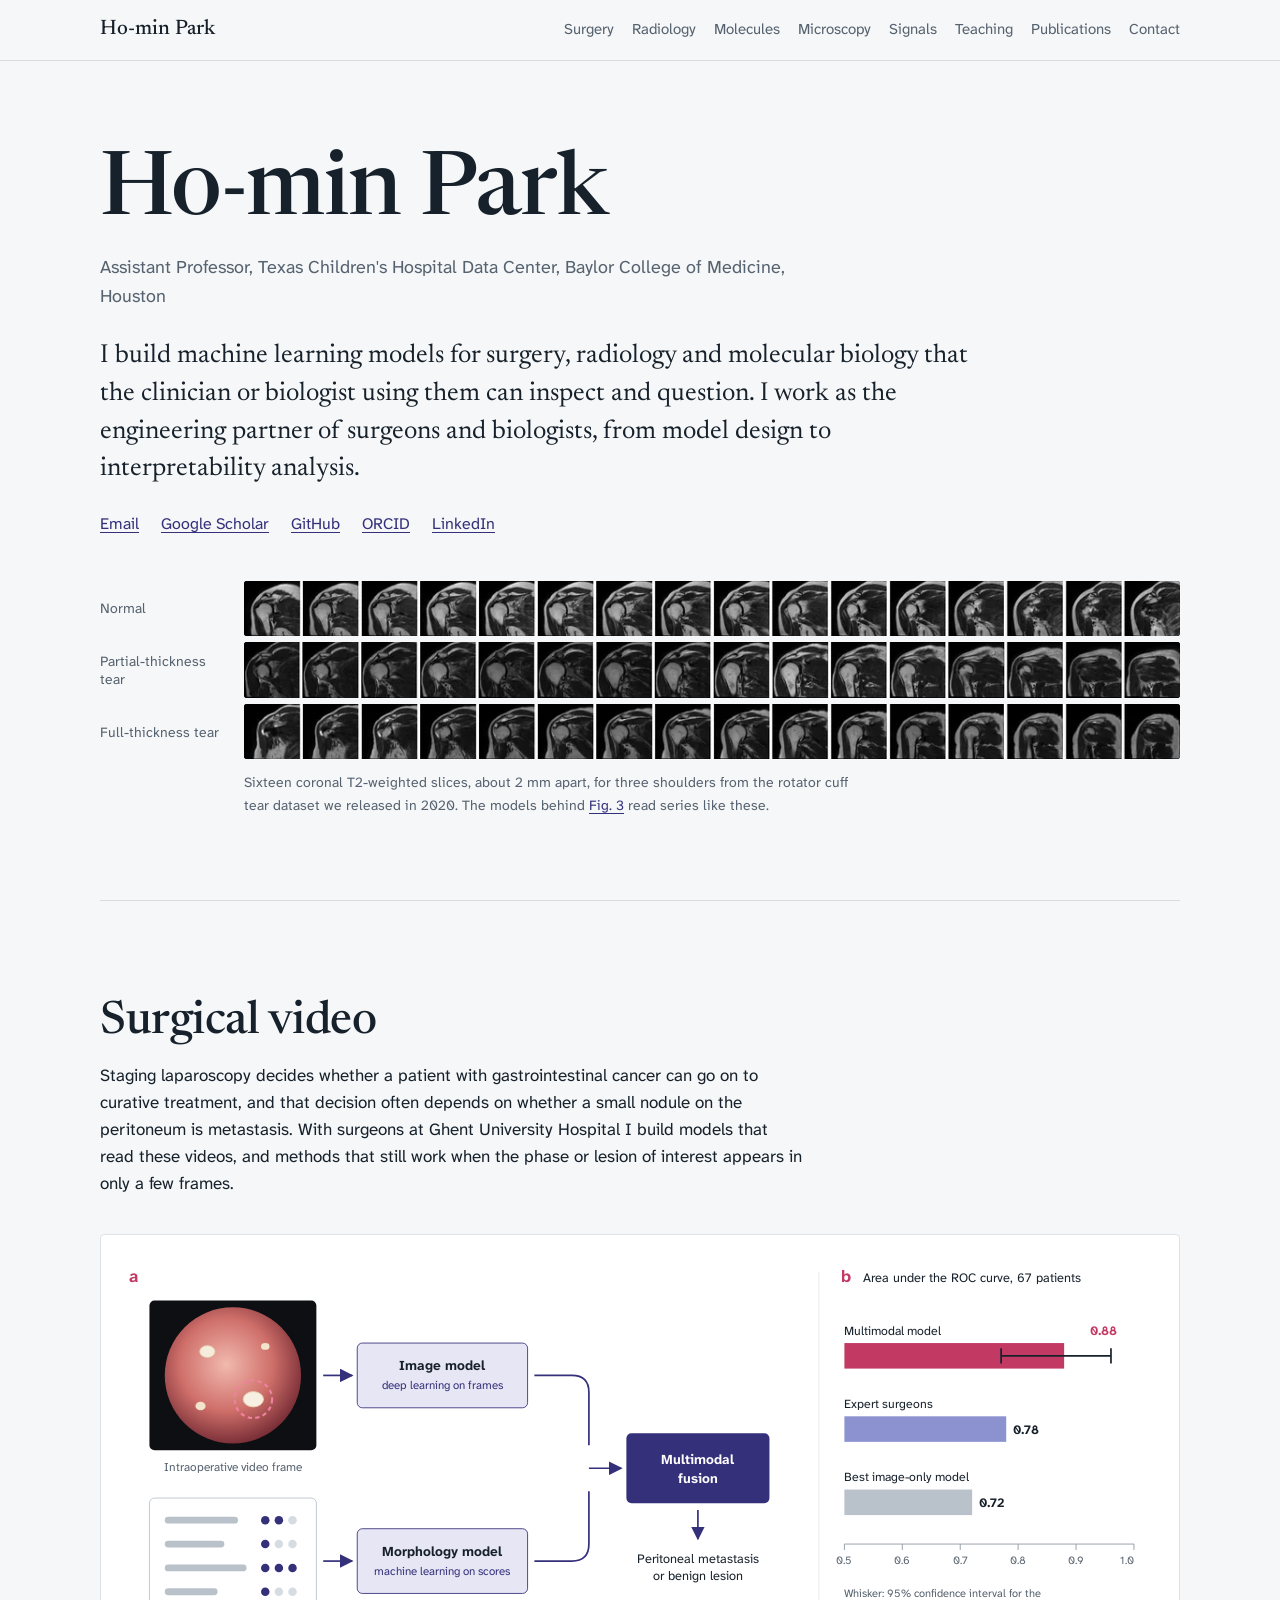
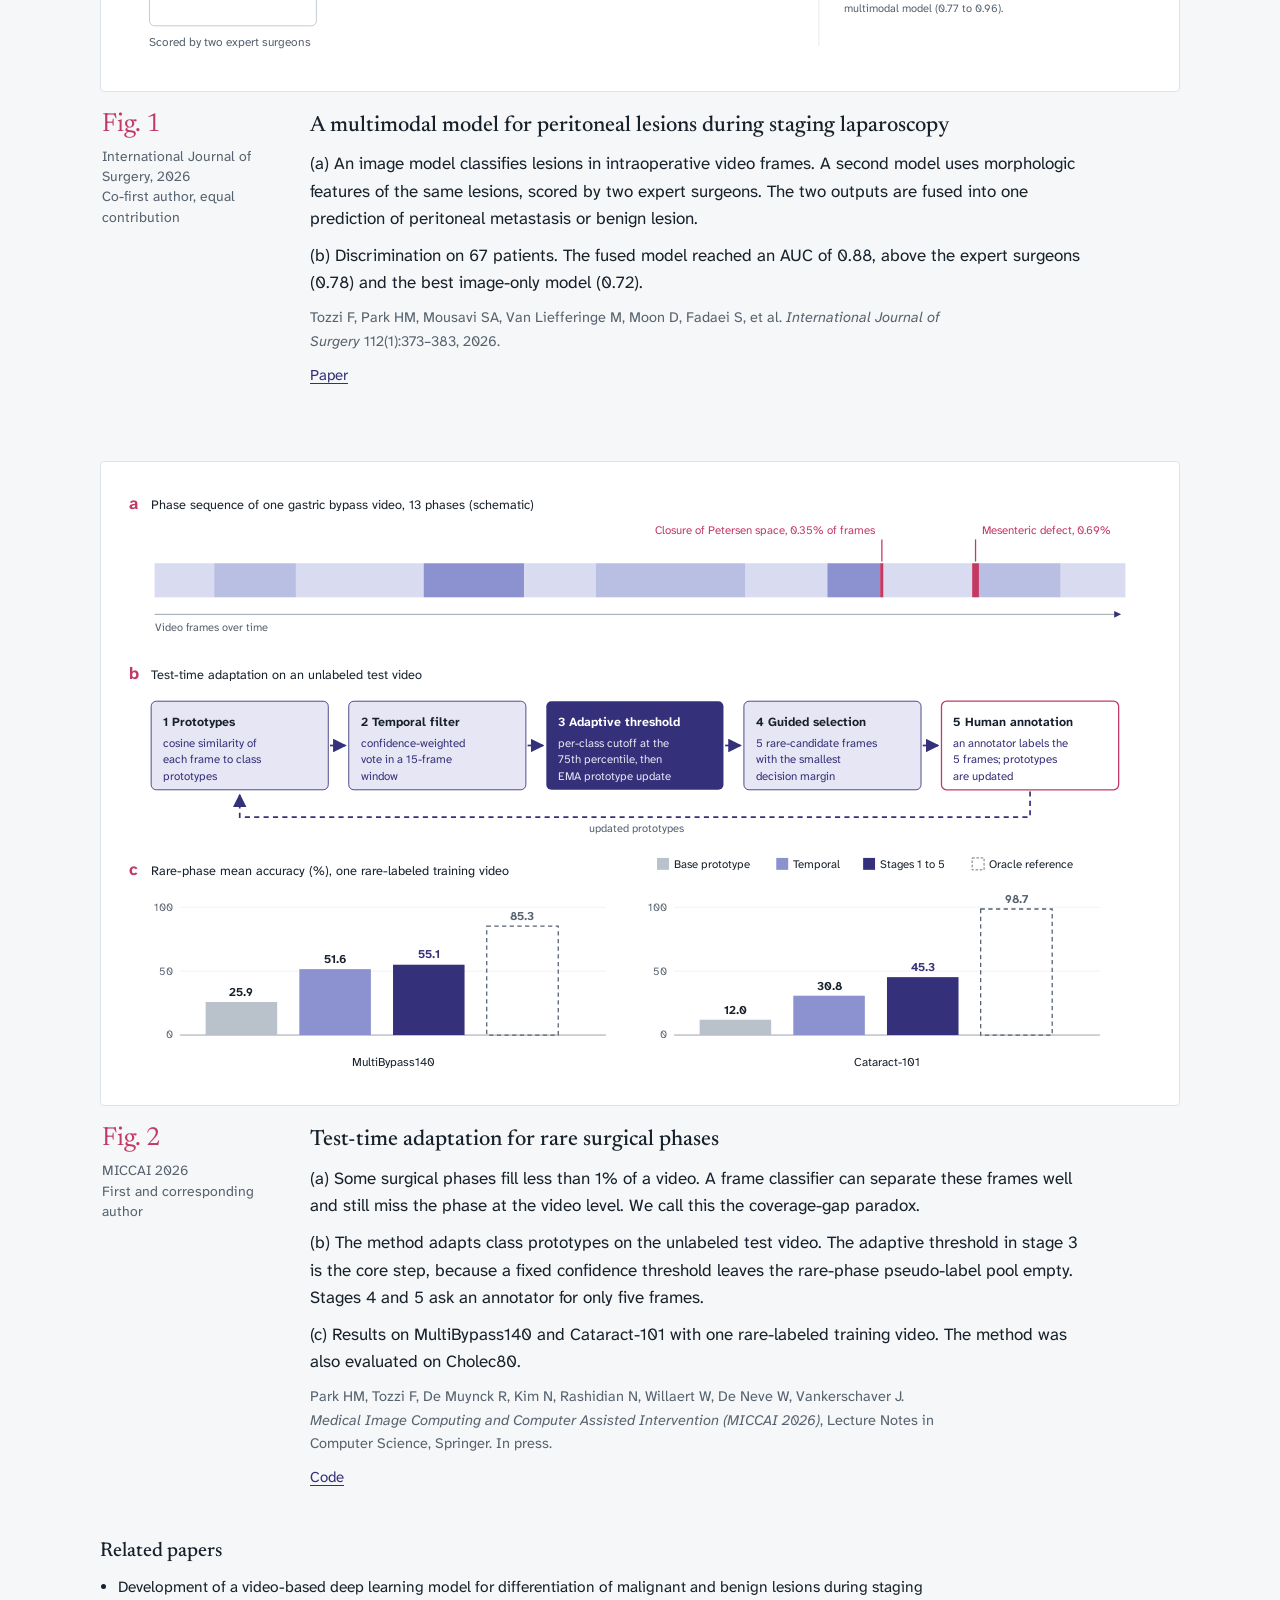
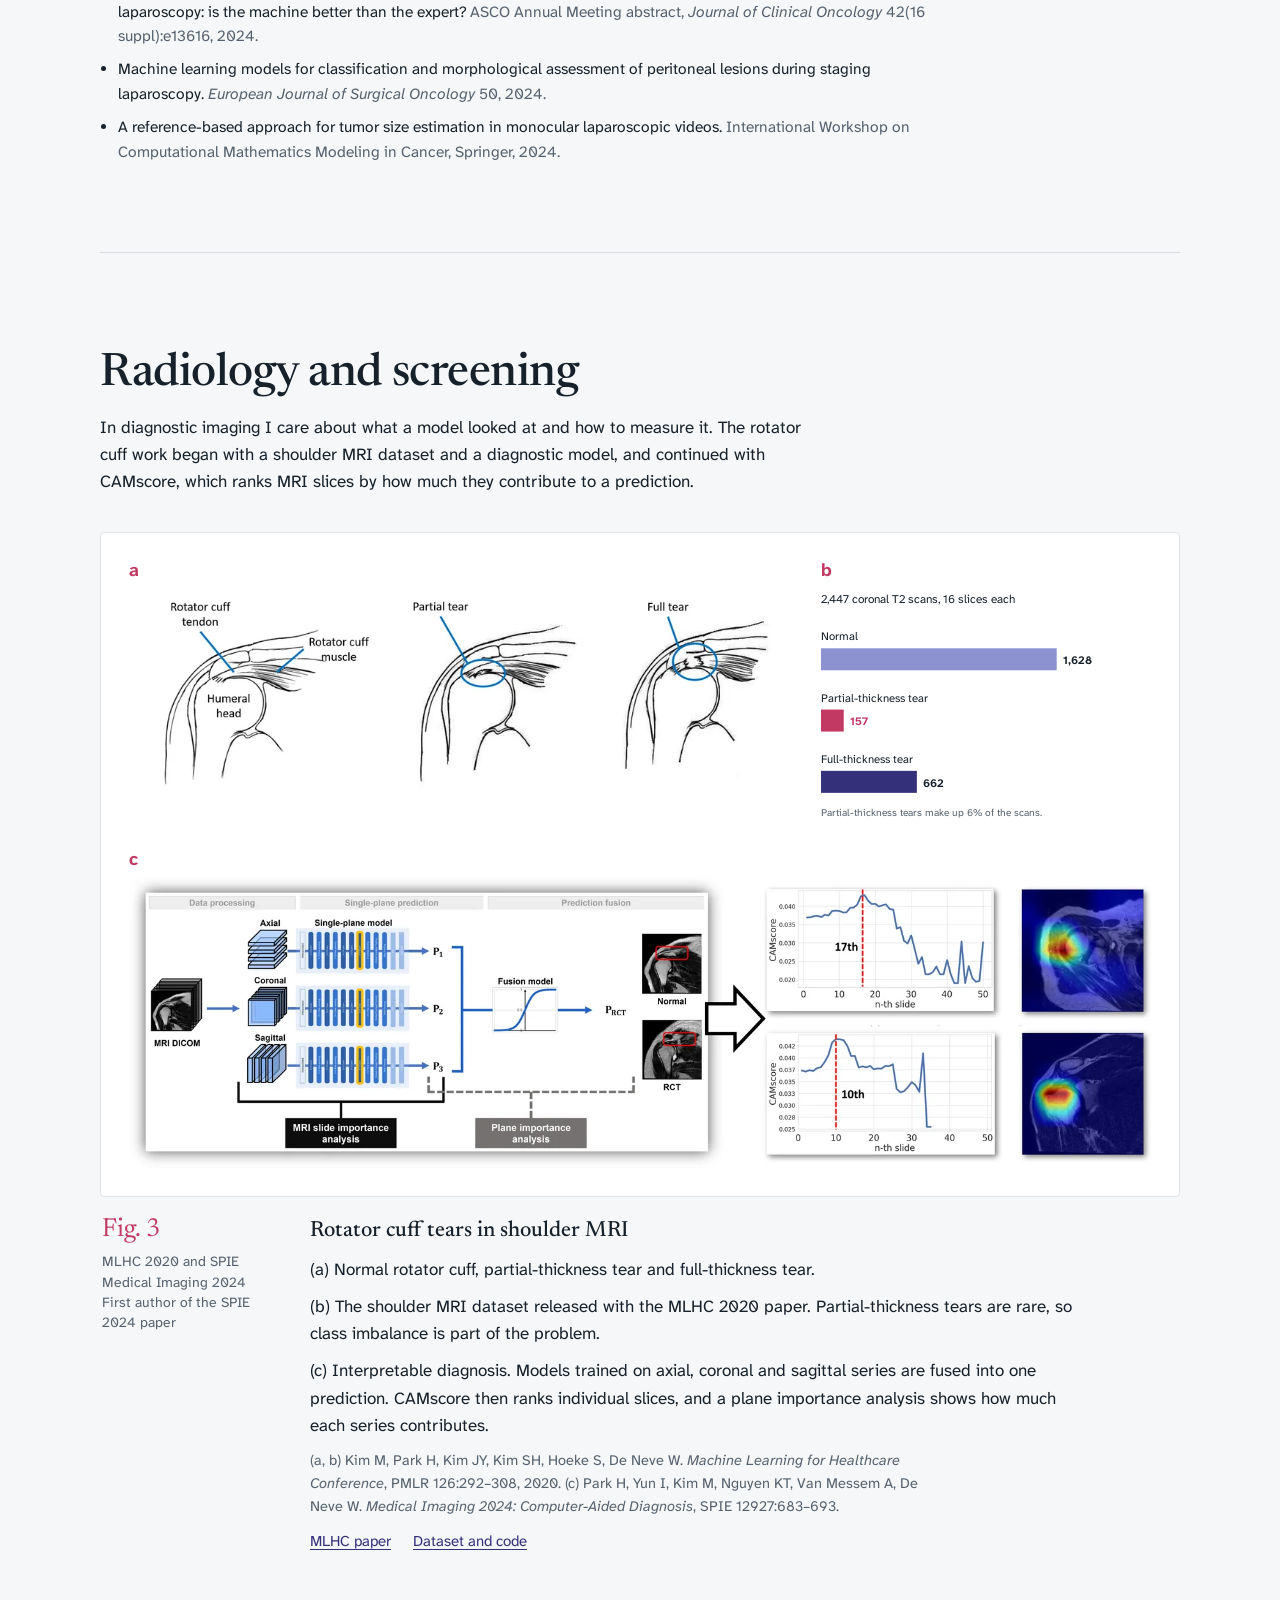
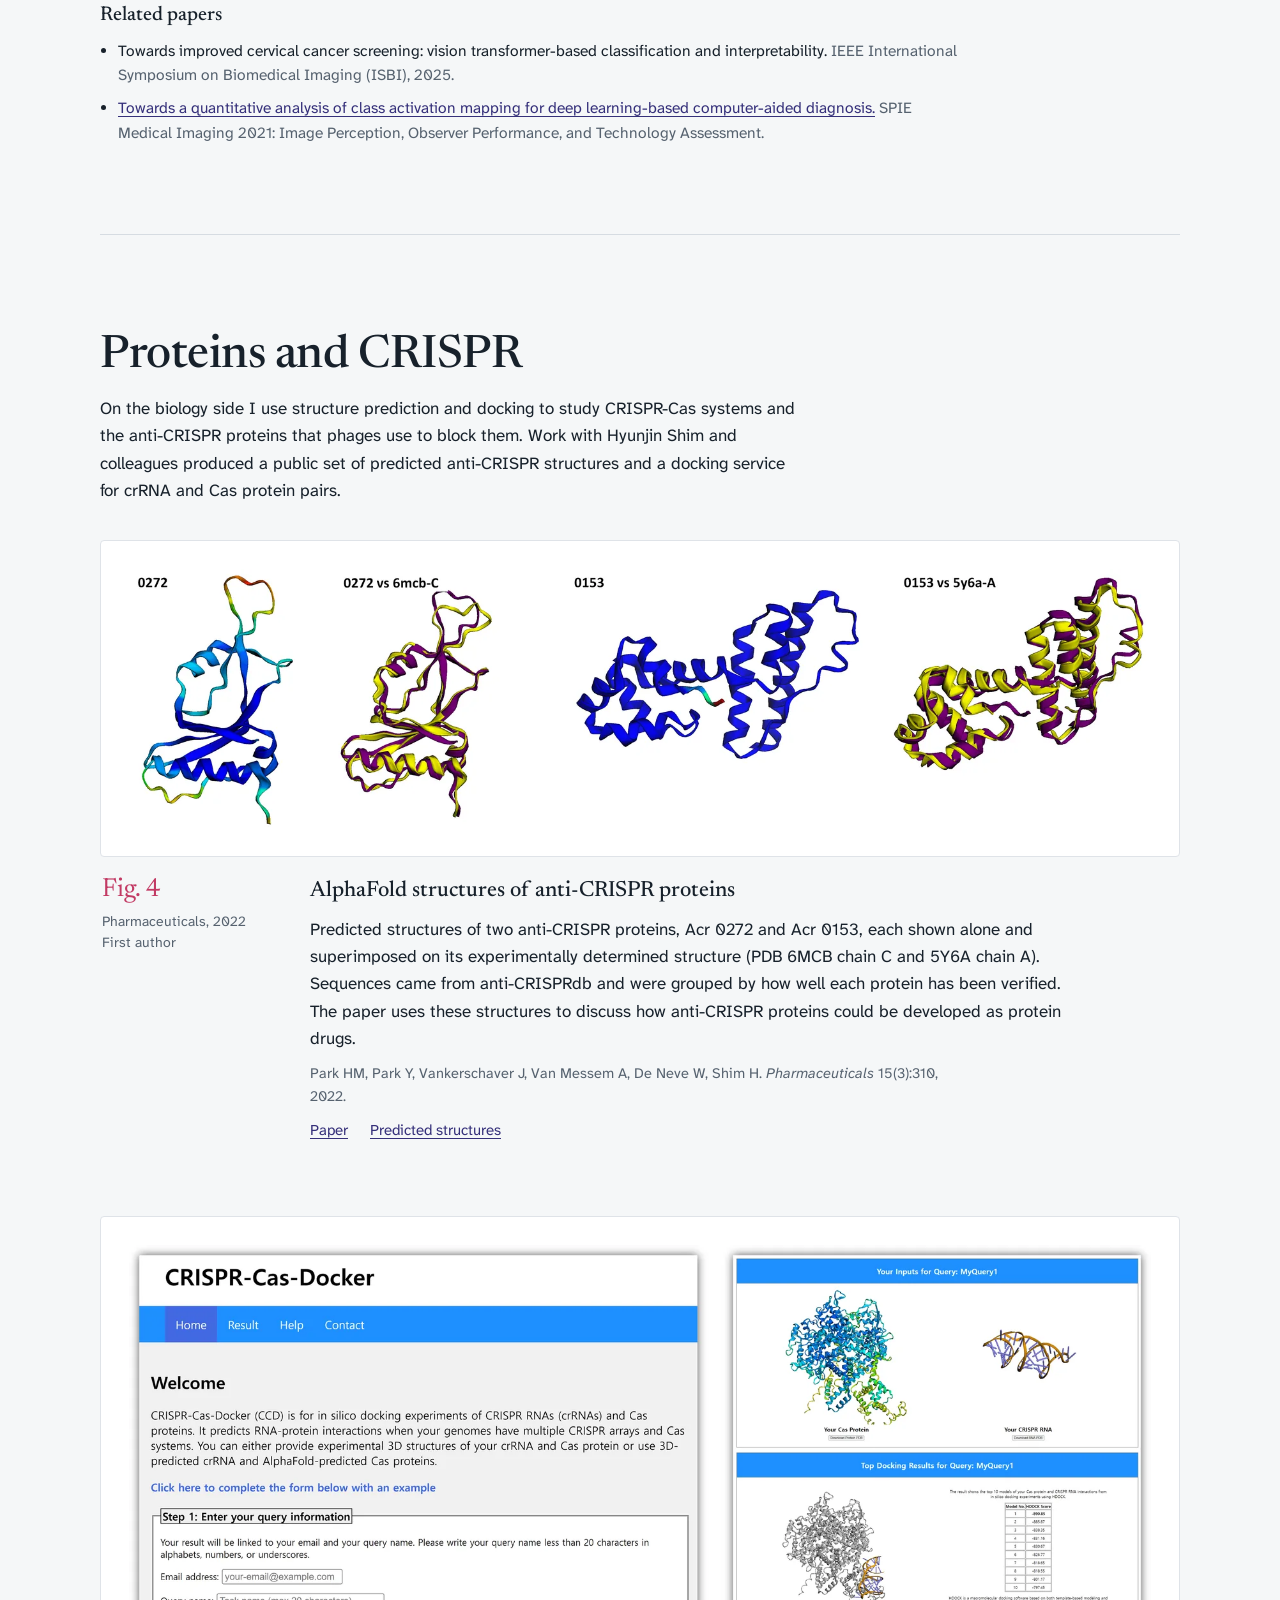
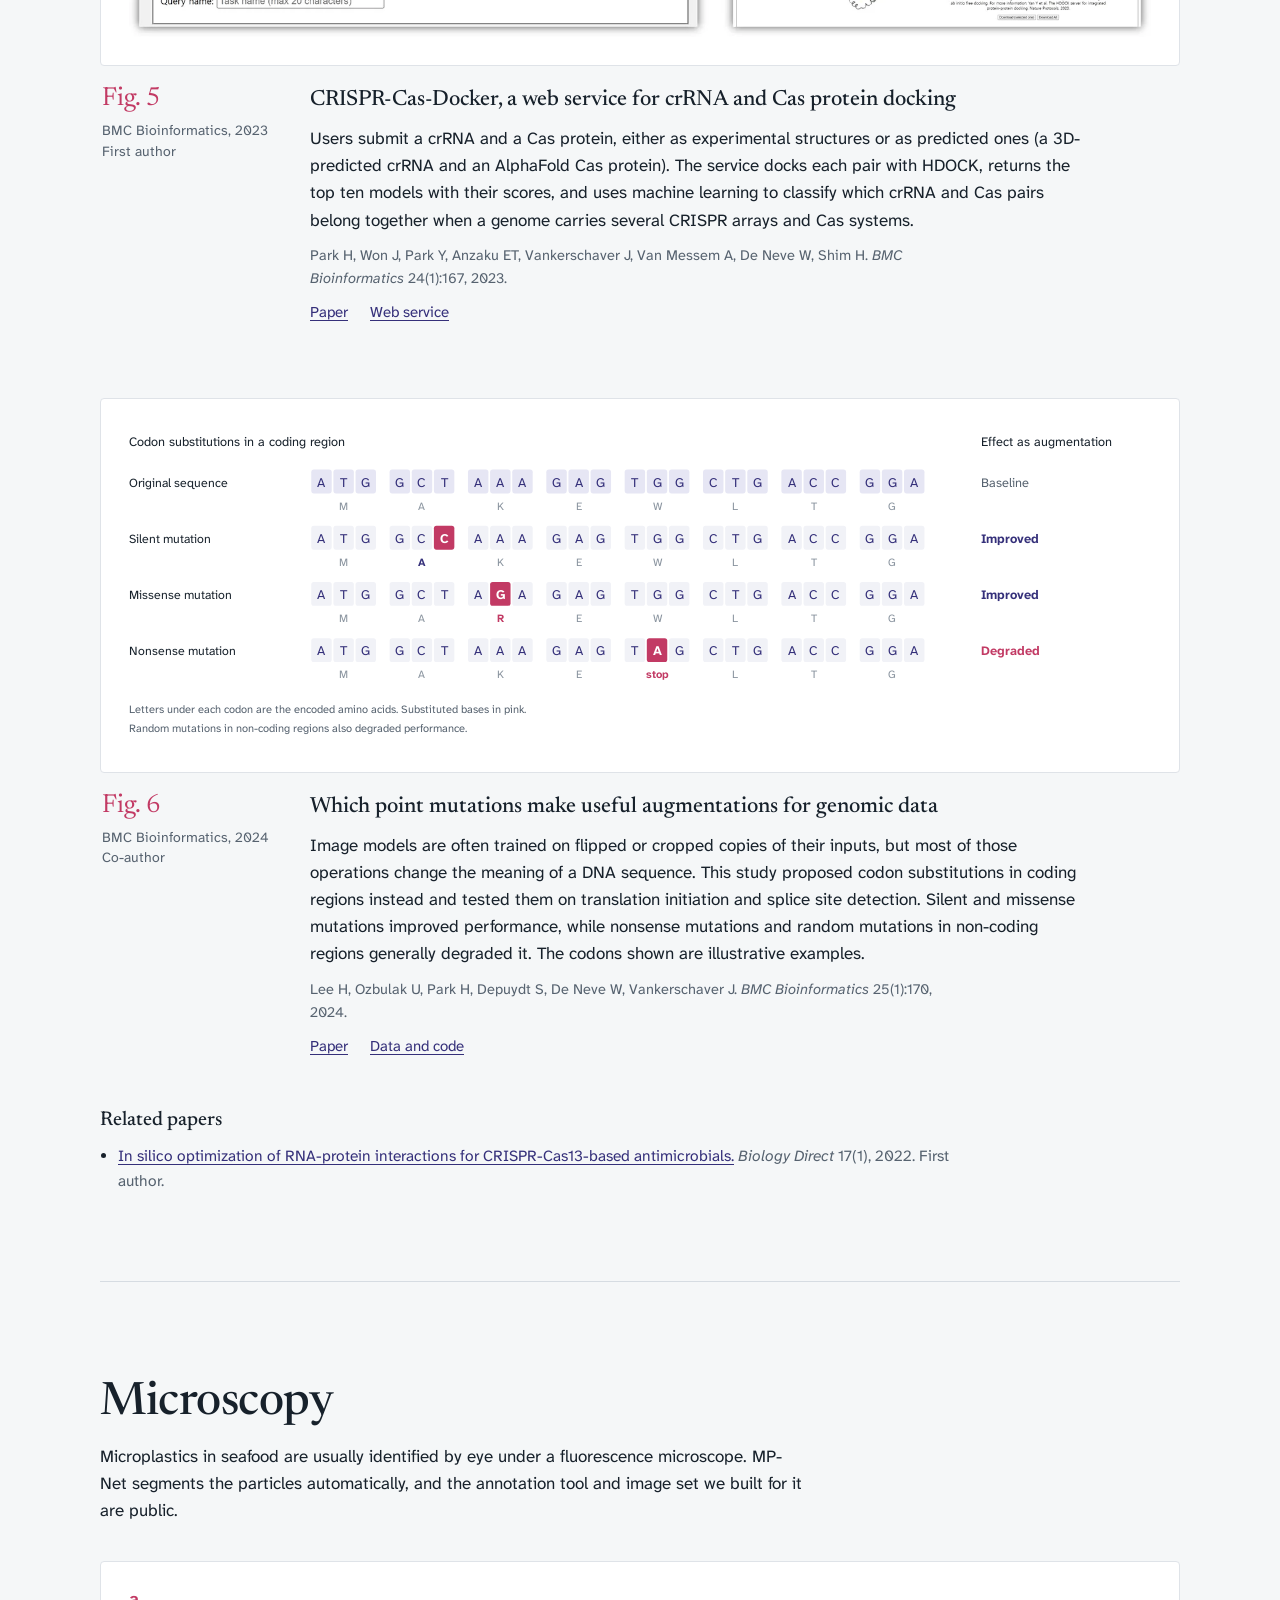
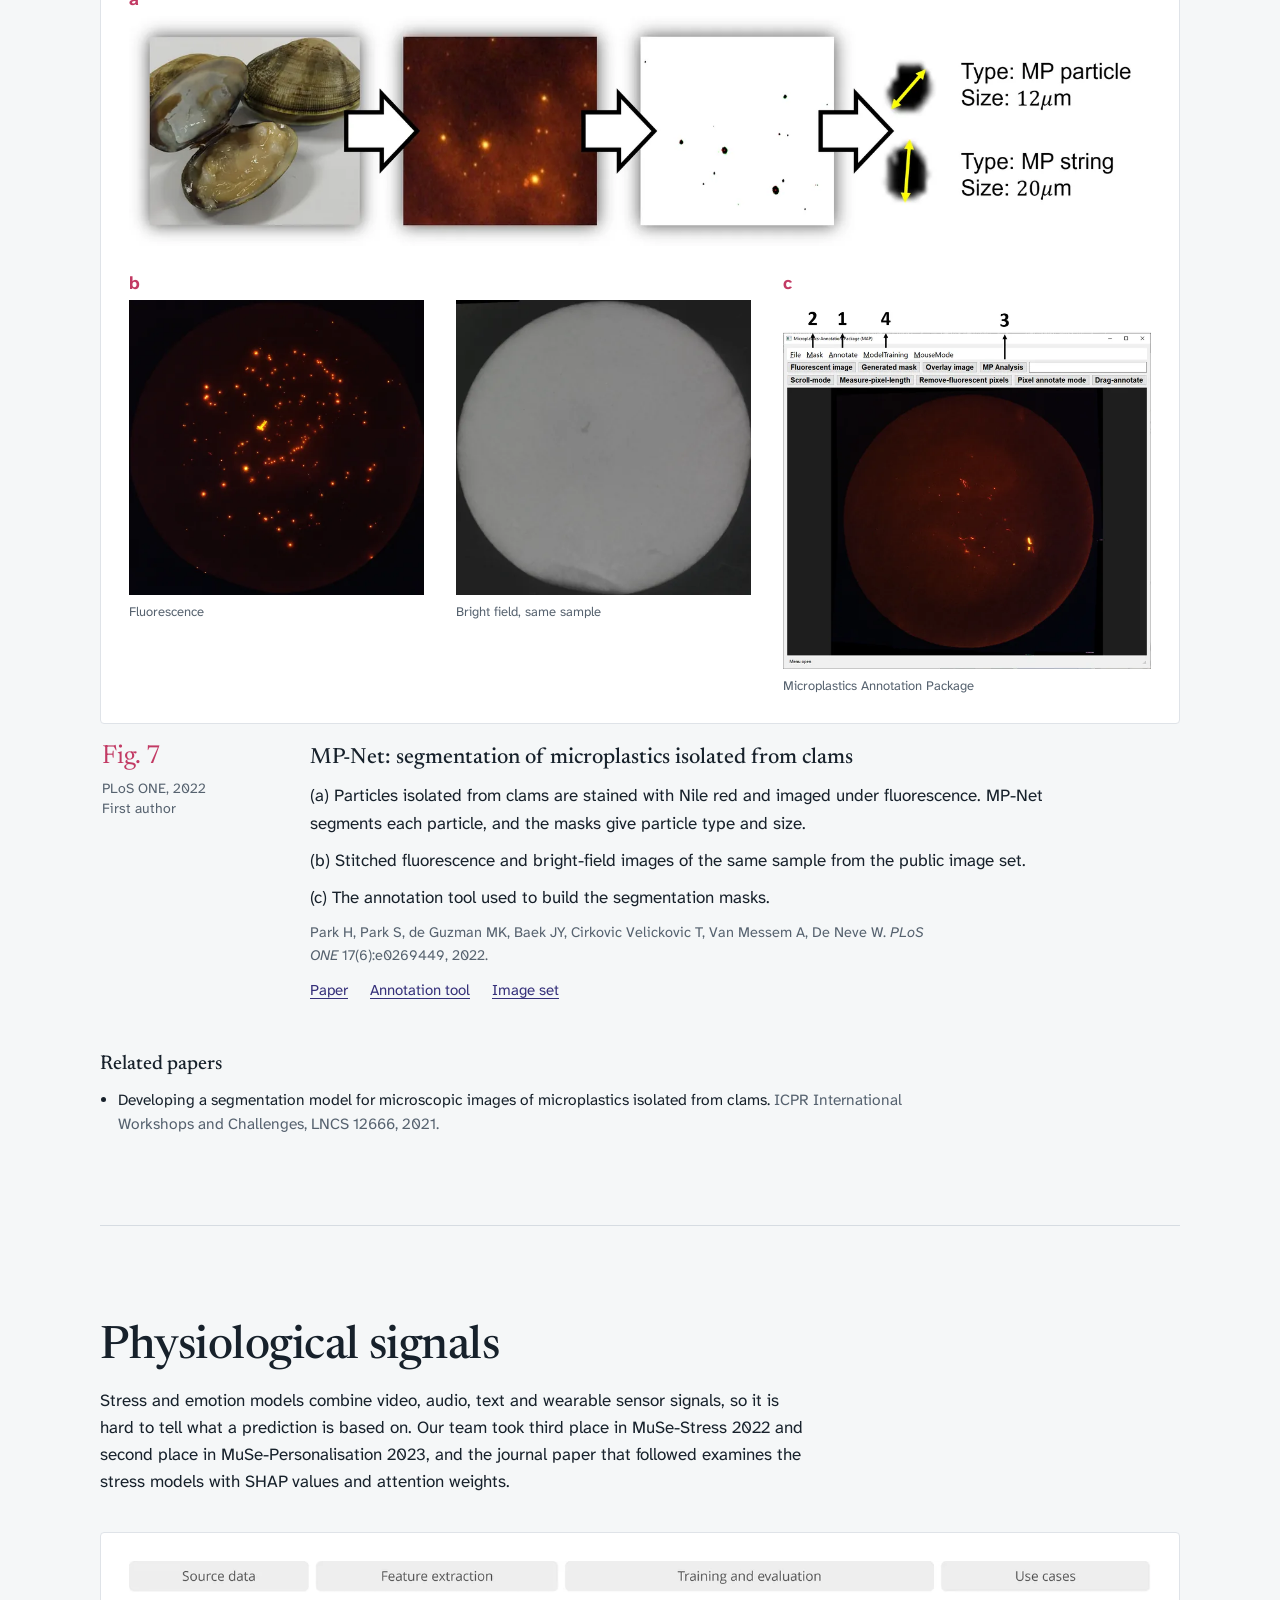
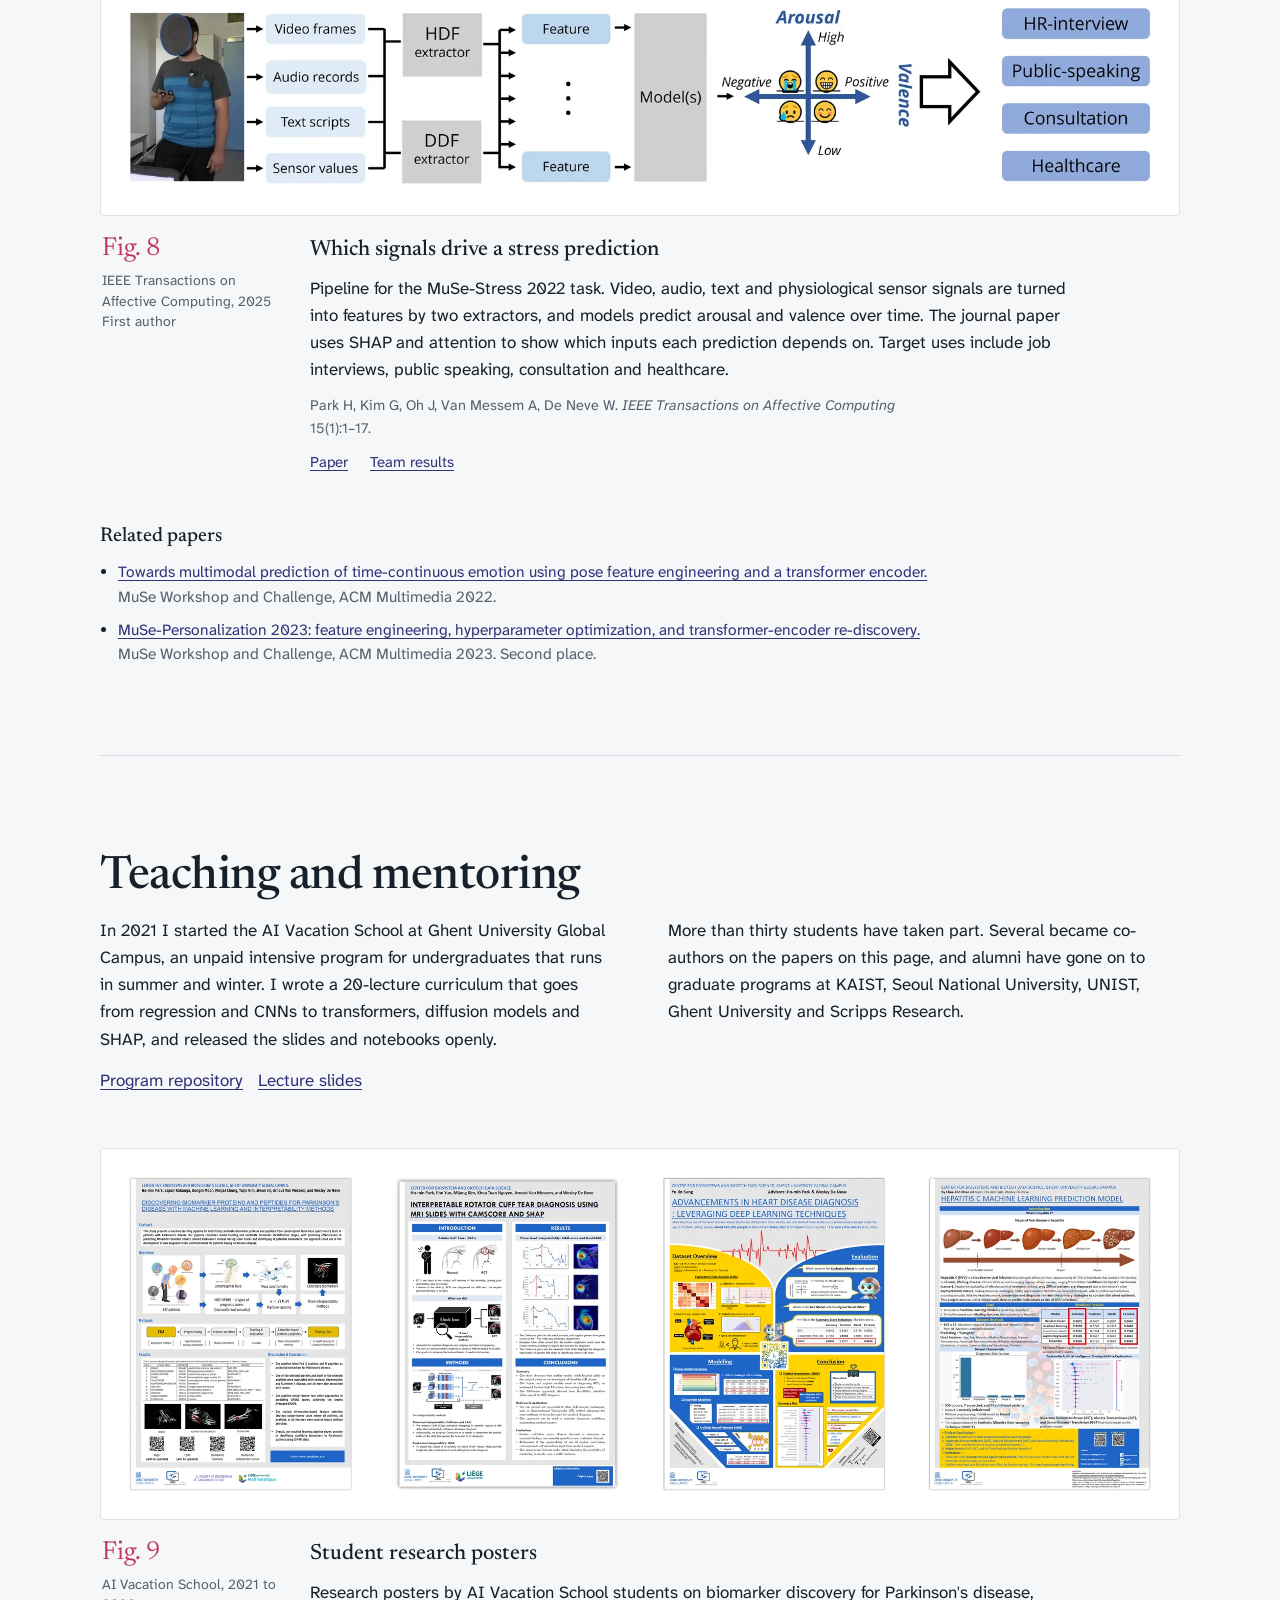
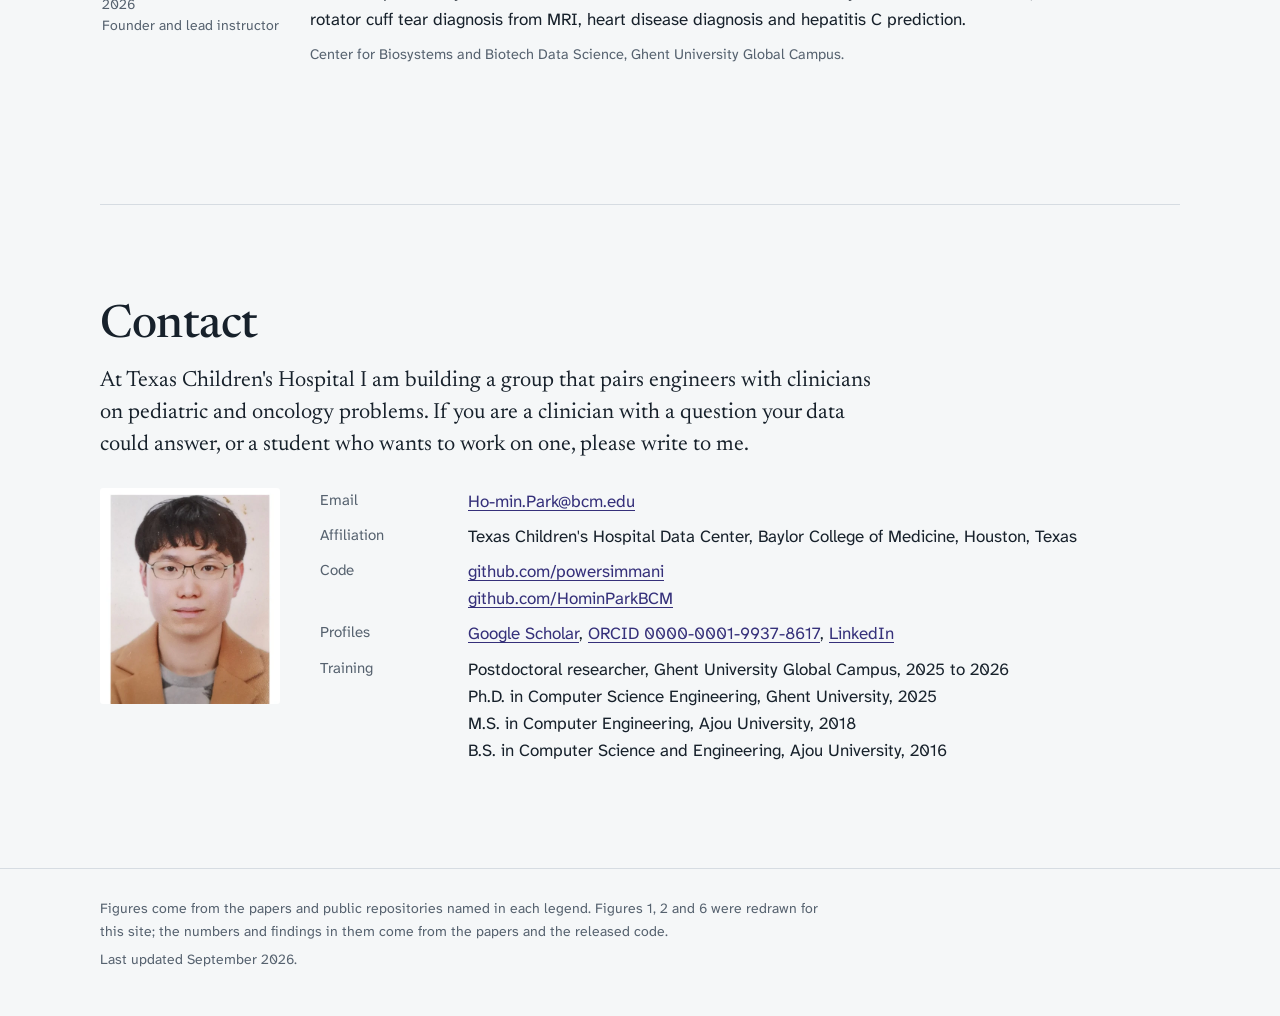
==== index.html @ 736f0c61 "Research site: figure-based overview of biomedical AI papers, publication list" ====
<!doctype html>
<html lang="en">
<head>
<meta charset="utf-8">
<meta name="viewport" content="width=device-width, initial-scale=1, viewport-fit=cover">
<title>Ho-min Park, biomedical AI research</title>
<meta name="description" content="Ho-min Park builds interpretable machine learning for surgical video, radiology and molecular biology at the Texas Children&#x27;s Hospital Data Center, Baylor College of Medicine.">
<meta name="author" content="Ho-min Park">
<link rel="canonical" href="https://hominparkbcm.github.io/">
<meta property="og:title" content="Ho-min Park, biomedical AI research">
<meta property="og:description" content="Ho-min Park builds interpretable machine learning for surgical video, radiology and molecular biology at the Texas Children&#x27;s Hospital Data Center, Baylor College of Medicine.">
<meta property="og:type" content="website">
<meta property="og:url" content="https://hominparkbcm.github.io/">
<meta property="og:image" content="https://hominparkbcm.github.io/assets/img/rct-camscore-1600.webp">
<link rel="icon" href="favicon.svg" type="image/svg+xml">
<link rel="preconnect" href="https://fonts.googleapis.com">
<link rel="preconnect" href="https://fonts.gstatic.com" crossorigin>
<link rel="stylesheet" href="https://fonts.googleapis.com/css2?family=Atkinson+Hyperlegible+Next:wght@400;700&family=Newsreader:ital,opsz,wght@0,6..72,400..600;1,6..72,400&display=swap">
<link rel="stylesheet" href="assets/css/site.css">
<script type="application/ld+json">{"@context":"https://schema.org","@type":"Person","name":"Ho-min Park","jobTitle":"Assistant Professor","affiliation":{"@type":"Organization","name":"Baylor College of Medicine"},"email":"Ho-min.Park@bcm.edu","sameAs":["https://scholar.google.com/citations?user=mFzW6LEAAAAJ","https://orcid.org/0000-0001-9937-8617","https://github.com/powersimmani"]}</script>
</head>
<body>
<a class="skip" href="#main">Skip to content</a>
<header class="site-head">
  <div class="wrap">
    <a class="brand" href="index.html">Ho-min Park</a>
    <nav class="nav" aria-label="Sections"><a href="index.html#surgery">Surgery</a><a href="index.html#radiology">Radiology</a><a href="index.html#molecules">Molecules</a><a href="index.html#microscopy">Microscopy</a><a href="index.html#signals">Signals</a><a href="index.html#teaching">Teaching</a><a href="publications.html">Publications</a><a href="index.html#contact">Contact</a></nav>
  </div>
</header>
<main id="main">
<div class="wrap">
<section class="hero" aria-labelledby="name">
  <h1 id="name">Ho-min Park</h1>
  <p class="post">Assistant Professor, Texas Children's Hospital Data Center, Baylor College of Medicine, Houston</p>
  <p class="lead">I build machine learning models for surgery, radiology and molecular biology that the clinician or biologist using them can inspect and question. I work as the engineering partner of surgeons and biologists, from model design to interpretability analysis.</p>
  <ul class="links">
    <li><a href="mailto:Ho-min.Park@bcm.edu">Email</a></li>
    <li><a href="https://scholar.google.com/citations?user=mFzW6LEAAAAJ">Google Scholar</a></li>
    <li><a href="https://github.com/powersimmani">GitHub</a></li>
    <li><a href="https://orcid.org/0000-0001-9937-8617">ORCID</a></li>
    <li><a href="https://www.linkedin.com/in/park-ho-min-b46658a6">LinkedIn</a></li>
  </ul>
  <figure class="series">
    <div class="series-grid">
      <span class="lab">Normal</span>
      <div class="strip row1"><img src="assets/img/rct-mri-normal-1988.webp" srcset="assets/img/rct-mri-normal-1000.webp 1000w, assets/img/rct-mri-normal-1988.webp 1988w" sizes="(min-width: 1160px) 960px, 90vw" alt="Sixteen coronal MRI slices of a normal shoulder" loading="lazy" decoding="async"></div>
      <span class="lab">Partial-thickness tear</span>
      <div class="strip row2"><img src="assets/img/rct-mri-partial-1988.webp" srcset="assets/img/rct-mri-partial-1000.webp 1000w, assets/img/rct-mri-partial-1988.webp 1988w" sizes="(min-width: 1160px) 960px, 90vw" alt="Sixteen coronal MRI slices of a shoulder with a partial-thickness rotator cuff tear" loading="lazy" decoding="async"></div>
      <span class="lab">Full-thickness tear</span>
      <div class="strip row3"><img src="assets/img/rct-mri-full-1988.webp" srcset="assets/img/rct-mri-full-1000.webp 1000w, assets/img/rct-mri-full-1988.webp 1988w" sizes="(min-width: 1160px) 960px, 90vw" alt="Sixteen coronal MRI slices of a shoulder with a full-thickness rotator cuff tear" loading="lazy" decoding="async"></div>
    </div>
    <figcaption>Sixteen coronal T2-weighted slices, about 2 mm apart, for three shoulders from the rotator cuff tear dataset we released in 2020. The models behind <a href="#fig3">Fig. 3</a> read series like these.</figcaption>
  </figure>
</section>
<section class="theme" id="surgery" aria-labelledby="h-surgery">
  <h2 id="h-surgery">Surgical video</h2>
  <p class="intro">Staging laparoscopy decides whether a patient with gastrointestinal cancer can go on to curative treatment, and that decision often depends on whether a small nodule on the peritoneum is metastasis. With surgeons at Ghent University Hospital I build models that read these videos, and methods that still work when the phase or lesion of interest appears in only a few frames.</p>
<figure class="plate" id="fig1">
  <div class="plate-body"><div class="svgscroll" tabindex="0" role="region" aria-label="Scrollable figure"><svg viewBox="0 0 1200 470" xmlns="http://www.w3.org/2000/svg" role="img" aria-labelledby="f1t f1d">
  <title id="f1t">Multimodal model for peritoneal lesions during staging laparoscopy</title>
  <desc id="f1d">Panel a: an image model reads intraoperative laparoscopy frames and a morphology model reads features scored by two expert surgeons; the two outputs are fused to classify a lesion as peritoneal metastasis or benign. Panel b: area under the ROC curve on 67 patients. Multimodal model 0.88 with 95 percent confidence interval 0.77 to 0.96, expert surgeons 0.78, best image-only deep learning model 0.72.</desc>
  <defs>
    <radialGradient id="tissue" cx="45%" cy="42%" r="62%">
      <stop offset="0" stop-color="#f1b9ae"/>
      <stop offset=".55" stop-color="#cf6f6a"/>
      <stop offset="1" stop-color="#6e2630"/>
    </radialGradient>
    <marker id="ar1" viewBox="0 0 10 10" refX="9" refY="5" markerWidth="8" markerHeight="8" orient="auto-start-reverse">
      <path d="M0 0 L10 5 L0 10 z" fill="#35307a"/>
    </marker>
  </defs>

  <text x="0" y="22" font-size="20" font-weight="700" fill="#c23a64">a</text>

  <!-- image branch -->
  <rect x="24" y="44" width="196" height="176" rx="6" fill="#0d0f12"/>
  <circle cx="122" cy="132" r="80" fill="url(#tissue)"/>
  <ellipse cx="92" cy="104" rx="9" ry="7" fill="#f6ecdc" stroke="#e3c9a8"/>
  <ellipse cx="146" cy="160" rx="12" ry="9" fill="#f7efe2" stroke="#e3c9a8"/>
  <ellipse cx="160" cy="98" rx="5" ry="4" fill="#f2e3cc"/>
  <ellipse cx="84" cy="168" rx="6" ry="5" fill="#f2e3cc"/>
  <circle cx="146" cy="160" r="22" fill="none" stroke="#f0819f" stroke-width="2.5" stroke-dasharray="5 4"/>
  <text x="122" y="244" font-size="14" fill="#56626f" text-anchor="middle">Intraoperative video frame</text>

  <line x1="228" y1="132" x2="262" y2="132" stroke="#35307a" stroke-width="2" marker-end="url(#ar1)"/>
  <rect x="268" y="94" width="200" height="76" rx="6" fill="#e6e6f4" stroke="#35307a"/>
  <text x="368" y="126" font-size="16" font-weight="700" fill="#17212b" text-anchor="middle">Image model</text>
  <text x="368" y="148" font-size="13.5" fill="#35307a" text-anchor="middle">deep learning on frames</text>

  <!-- morphology branch -->
  <rect x="24" y="276" width="196" height="150" rx="6" fill="#ffffff" stroke="#b9c1ca"/>
  <g fill="#b9c1ca">
    <rect x="42" y="298" width="86" height="8" rx="4"/>
    <rect x="42" y="326" width="70" height="8" rx="4"/>
    <rect x="42" y="354" width="96" height="8" rx="4"/>
    <rect x="42" y="382" width="62" height="8" rx="4"/>
  </g>
  <g fill="#35307a">
    <circle cx="160" cy="302" r="5"/><circle cx="176" cy="302" r="5"/><circle cx="192" cy="302" r="5" fill="#d6dce2"/>
    <circle cx="160" cy="330" r="5"/><circle cx="176" cy="330" r="5" fill="#d6dce2"/><circle cx="192" cy="330" r="5" fill="#d6dce2"/>
    <circle cx="160" cy="358" r="5"/><circle cx="176" cy="358" r="5"/><circle cx="192" cy="358" r="5"/>
    <circle cx="160" cy="386" r="5"/><circle cx="176" cy="386" r="5" fill="#d6dce2"/><circle cx="192" cy="386" r="5" fill="#d6dce2"/>
  </g>
  <text x="24" y="450" font-size="14" fill="#56626f">Scored by two expert surgeons</text>

  <line x1="228" y1="350" x2="262" y2="350" stroke="#35307a" stroke-width="2" marker-end="url(#ar1)"/>
  <rect x="268" y="312" width="200" height="76" rx="6" fill="#e6e6f4" stroke="#35307a"/>
  <text x="368" y="344" font-size="16" font-weight="700" fill="#17212b" text-anchor="middle">Morphology model</text>
  <text x="368" y="366" font-size="13.5" fill="#35307a" text-anchor="middle">machine learning on scores</text>

  <!-- fusion -->
  <path d="M476 132 H520 Q540 132 540 152 V214" fill="none" stroke="#35307a" stroke-width="2"/>
  <path d="M476 350 H520 Q540 350 540 330 V268" fill="none" stroke="#35307a" stroke-width="2"/>
  <line x1="540" y1="241" x2="578" y2="241" stroke="#35307a" stroke-width="2" marker-end="url(#ar1)"/>
  <rect x="584" y="200" width="168" height="82" rx="6" fill="#35307a"/>
  <text x="668" y="236" font-size="16" font-weight="700" fill="#ffffff" text-anchor="middle">Multimodal</text>
  <text x="668" y="258" font-size="16" font-weight="700" fill="#ffffff" text-anchor="middle">fusion</text>
  <line x1="668" y1="290" x2="668" y2="324" stroke="#35307a" stroke-width="2" marker-end="url(#ar1)"/>
  <text x="668" y="352" font-size="15" fill="#17212b" text-anchor="middle">Peritoneal metastasis</text>
  <text x="668" y="372" font-size="15" fill="#17212b" text-anchor="middle">or benign lesion</text>

  <!-- panel b: AUC -->
  <line x1="810" y1="10" x2="810" y2="450" stroke="#e6e9ed"/>
  <text x="836" y="22" font-size="20" font-weight="700" fill="#c23a64">b</text>
  <text x="862" y="22" font-size="15" fill="#17212b">Area under the ROC curve, 67 patients</text>

  <g font-size="14.5" fill="#17212b">
    <text x="840" y="84">Multimodal model</text>
    <text x="840" y="170">Expert surgeons</text>
    <text x="840" y="256">Best image-only model</text>
  </g>
  <!-- scale: 0.5 at x=840, 1.0 at x=1180 -> 680 px per unit -->
  <rect x="840" y="94" width="258" height="30" fill="#c23a64"/>
  <line x1="1024" y1="109" x2="1153" y2="109" stroke="#17212b" stroke-width="2"/>
  <line x1="1024" y1="100" x2="1024" y2="118" stroke="#17212b" stroke-width="2"/>
  <line x1="1153" y1="100" x2="1153" y2="118" stroke="#17212b" stroke-width="2"/>
  <text x="1160" y="84" font-size="15" font-weight="700" fill="#c23a64" text-anchor="end">0.88</text>

  <rect x="840" y="180" width="190" height="30" fill="#8c92cf"/>
  <text x="1038" y="201" font-size="15" font-weight="700" fill="#17212b">0.78</text>

  <rect x="840" y="266" width="150" height="30" fill="#b9c1ca"/>
  <text x="998" y="287" font-size="15" font-weight="700" fill="#17212b">0.72</text>

  <line x1="840" y1="330" x2="1180" y2="330" stroke="#8a949f"/>
  <g font-size="13" fill="#56626f" text-anchor="middle">
    <line x1="840" y1="330" x2="840" y2="337" stroke="#8a949f"/><text x="840" y="354">0.5</text>
    <line x1="908" y1="330" x2="908" y2="337" stroke="#8a949f"/><text x="908" y="354">0.6</text>
    <line x1="976" y1="330" x2="976" y2="337" stroke="#8a949f"/><text x="976" y="354">0.7</text>
    <line x1="1044" y1="330" x2="1044" y2="337" stroke="#8a949f"/><text x="1044" y="354">0.8</text>
    <line x1="1112" y1="330" x2="1112" y2="337" stroke="#8a949f"/><text x="1112" y="354">0.9</text>
    <line x1="1180" y1="330" x2="1180" y2="337" stroke="#8a949f"/><text x="1172" y="354">1.0</text>
  </g>
  <text x="840" y="392" font-size="13" fill="#56626f">Whisker: 95% confidence interval for the</text>
  <text x="840" y="410" font-size="13" fill="#56626f">multimodal model (0.77 to 0.96).</text>
</svg>
</div></div><p class="hint">Scroll sideways to see the whole figure.</p>
  <figcaption>
    <div class="meta"><span class="fig-no">Fig. 1</span>International Journal of Surgery, 2026<br>Co-first author, equal contribution</div>
    <div class="legend">
      <p class="fig-title">A multimodal model for peritoneal lesions during staging laparoscopy</p>
      <p>(a) An image model classifies lesions in intraoperative video frames. A second model uses morphologic features of the same lesions, scored by two expert surgeons. The two outputs are fused into one prediction of peritoneal metastasis or benign lesion.</p><p>(b) Discrimination on 67 patients. The fused model reached an AUC of 0.88, above the expert surgeons (0.78) and the best image-only model (0.72).</p>
      <p class="cite">Tozzi F, Park HM, Mousavi SA, Van Liefferinge M, Moon D, Fadaei S, et al. <i>International Journal of Surgery</i> 112(1):373&ndash;383, 2026.</p>
      <p class="res"><a href="https://doi.org/10.1097/JS9.0000000000003448">Paper</a></p>
    </div>
  </figcaption>
</figure>
<figure class="plate" id="fig2">
  <div class="plate-body"><div class="svgscroll" tabindex="0" role="region" aria-label="Scrollable figure"><svg viewBox="0 0 1200 690" xmlns="http://www.w3.org/2000/svg" role="img" aria-labelledby="f2t f2d">
  <title id="f2t">Test-time adaptation for rare surgical phase recognition</title>
  <desc id="f2d">Panel a: schematic phase sequence of a gastric bypass video in which two closure phases cover 0.35 and 0.69 percent of frames. Panel b: five stages of the method, from prototype prediction through temporal filtering, adaptive thresholding, guided frame selection and human annotation, which feeds back into the prototypes. Panel c: rare-phase mean accuracy. MultiBypass140: base 25.9, temporal 51.6, combined 55.1, oracle 85.3 percent. Cataract-101: base 12.0, temporal 30.8, combined 45.3, oracle 98.7 percent.</desc>
  <defs>
    <marker id="ar2" viewBox="0 0 10 10" refX="9" refY="5" markerWidth="8" markerHeight="8" orient="auto-start-reverse">
      <path d="M0 0 L10 5 L0 10 z" fill="#35307a"/>
    </marker>
  </defs>

  <!-- a: phase timeline -->
  <text x="0" y="22" font-size="20" font-weight="700" fill="#c23a64">a</text>
  <text x="26" y="22" font-size="15" fill="#17212b">Phase sequence of one gastric bypass video, 13 phases (schematic)</text>
  <g>
    <rect x="30" y="86" width="70"  height="40" fill="#d9dcf0"/>
    <rect x="100" y="86" width="96"  height="40" fill="#b9bee3"/>
    <rect x="196" y="86" width="150" height="40" fill="#d9dcf0"/>
    <rect x="346" y="86" width="118" height="40" fill="#8c92cf"/>
    <rect x="464" y="86" width="84"  height="40" fill="#d9dcf0"/>
    <rect x="548" y="86" width="176" height="40" fill="#b9bee3"/>
    <rect x="724" y="86" width="96"  height="40" fill="#d9dcf0"/>
    <rect x="820" y="86" width="62"  height="40" fill="#8c92cf"/>
    <rect x="882" y="86" width="4"   height="40" fill="#c23a64"/>
    <rect x="886" y="86" width="104" height="40" fill="#d9dcf0"/>
    <rect x="990" y="86" width="8"   height="40" fill="#c23a64"/>
    <rect x="998" y="86" width="96"  height="40" fill="#b9bee3"/>
    <rect x="1094" y="86" width="76" height="40" fill="#d9dcf0"/>
  </g>
  <line x1="30" y1="146" x2="1164" y2="146" stroke="#8a949f" marker-end="url(#ar2)"/>
  <text x="30" y="166" font-size="13" fill="#56626f">Video frames over time</text>

  <line x1="884" y1="84" x2="884" y2="58" stroke="#c23a64" stroke-width="1.5"/>
  <text x="876" y="52" font-size="13.5" fill="#c23a64" text-anchor="end">Closure of Petersen space, 0.35% of frames</text>
  <line x1="994" y1="84" x2="994" y2="58" stroke="#c23a64" stroke-width="1.5"/>
  <text x="1002" y="52" font-size="13.5" fill="#c23a64">Mesenteric defect, 0.69%</text>

  <!-- b: five stages (a real sequence) -->
  <text x="0" y="222" font-size="20" font-weight="700" fill="#c23a64">b</text>
  <text x="26" y="222" font-size="15" fill="#17212b">Test-time adaptation on an unlabeled test video</text>

  <g fill="#17212b">
    <rect x="26" y="248" width="208" height="104" rx="6" fill="#e6e6f4" stroke="#35307a"/>
    <text x="40" y="277" font-size="14.5" font-weight="700" fill="#17212b">1  Prototypes</text>
    <text x="40" y="302" font-size="13.5" fill="#35307a">cosine similarity of</text>
    <text x="40" y="321" font-size="13.5" fill="#35307a">each frame to class</text>
    <text x="40" y="340" font-size="13.5" fill="#35307a">prototypes</text>
    <rect x="258" y="248" width="208" height="104" rx="6" fill="#e6e6f4" stroke="#35307a"/>
    <text x="272" y="277" font-size="14.5" font-weight="700" fill="#17212b">2  Temporal filter</text>
    <text x="272" y="302" font-size="13.5" fill="#35307a">confidence-weighted</text>
    <text x="272" y="321" font-size="13.5" fill="#35307a">vote in a 15-frame</text>
    <text x="272" y="340" font-size="13.5" fill="#35307a">window</text>
    <rect x="490" y="248" width="208" height="104" rx="6" fill="#35307a"/>
    <text x="504" y="277" font-size="14.5" font-weight="700" fill="#ffffff">3  Adaptive threshold</text>
    <text x="504" y="302" font-size="13.5" fill="#e6e6f4">per-class cutoff at the</text>
    <text x="504" y="321" font-size="13.5" fill="#e6e6f4">75th percentile, then</text>
    <text x="504" y="340" font-size="13.5" fill="#e6e6f4">EMA prototype update</text>
    <rect x="722" y="248" width="208" height="104" rx="6" fill="#e6e6f4" stroke="#35307a"/>
    <text x="736" y="277" font-size="14.5" font-weight="700" fill="#17212b">4  Guided selection</text>
    <text x="736" y="302" font-size="13.5" fill="#35307a">5 rare-candidate frames</text>
    <text x="736" y="321" font-size="13.5" fill="#35307a">with the smallest</text>
    <text x="736" y="340" font-size="13.5" fill="#35307a">decision margin</text>
    <rect x="954" y="248" width="208" height="104" rx="6" fill="#ffffff" stroke="#c23a64" stroke-width="1.5"/>
    <text x="968" y="277" font-size="14.5" font-weight="700" fill="#17212b">5  Human annotation</text>
    <text x="968" y="302" font-size="13.5" fill="#35307a">an annotator labels the</text>
    <text x="968" y="321" font-size="13.5" fill="#35307a">5 frames; prototypes</text>
    <text x="968" y="340" font-size="13.5" fill="#35307a">are updated</text>
  </g>
  <g stroke="#35307a" stroke-width="2" fill="none">
    <line x1="236" y1="300" x2="254" y2="300" marker-end="url(#ar2)"/>
    <line x1="468" y1="300" x2="486" y2="300" marker-end="url(#ar2)"/>
    <line x1="700" y1="300" x2="718" y2="300" marker-end="url(#ar2)"/>
    <line x1="932" y1="300" x2="950" y2="300" marker-end="url(#ar2)"/>
    <path d="M1058 354 V384 H130 V358" marker-end="url(#ar2)" stroke-dasharray="6 5"/>
  </g>
  <text x="596" y="402" font-size="13" fill="#56626f" text-anchor="middle">updated prototypes</text>

  <!-- c: results -->
  <text x="0" y="452" font-size="20" font-weight="700" fill="#c23a64">c</text>
  <text x="26" y="452" font-size="15" fill="#17212b">Rare-phase mean accuracy (%), one rare-labeled training video</text>

  <!-- chart geometry: baseline y=640, 100% = 150 px -->
  <g font-size="13" fill="#56626f">
    <line x1="60" y1="640" x2="560" y2="640" stroke="#8a949f"/>
    <line x1="640" y1="640" x2="1140" y2="640" stroke="#8a949f"/>
    <line x1="60" y1="490" x2="560" y2="490" stroke="#eef0f3"/>
    <line x1="640" y1="490" x2="1140" y2="490" stroke="#eef0f3"/>
    <line x1="60" y1="565" x2="560" y2="565" stroke="#eef0f3"/>
    <line x1="640" y1="565" x2="1140" y2="565" stroke="#eef0f3"/>
    <text x="52" y="644" text-anchor="end">0</text><text x="52" y="569" text-anchor="end">50</text><text x="52" y="494" text-anchor="end">100</text>
    <text x="632" y="644" text-anchor="end">0</text><text x="632" y="569" text-anchor="end">50</text><text x="632" y="494" text-anchor="end">100</text>
  </g>
  <text x="310" y="676" font-size="14" fill="#17212b" text-anchor="middle">MultiBypass140</text>
  <text x="890" y="676" font-size="14" fill="#17212b" text-anchor="middle">Cataract-101</text>

  <!-- MB140: 25.9, 51.6, 55.1, 85.3 -->
  <rect x="90"  y="601.2" width="84" height="38.8" fill="#b9c1ca"/>
  <rect x="200" y="562.6" width="84" height="77.4" fill="#8c92cf"/>
  <rect x="310" y="557.4" width="84" height="82.6" fill="#35307a"/>
  <rect x="420" y="512.1" width="84" height="127.9" fill="none" stroke="#56626f" stroke-width="1.5" stroke-dasharray="5 4"/>
  <g font-size="14" font-weight="700" fill="#17212b" text-anchor="middle">
    <text x="132" y="594">25.9</text><text x="242" y="555">51.6</text><text x="352" y="550" fill="#35307a">55.1</text><text x="462" y="505" fill="#56626f">85.3</text>
  </g>

  <!-- Cataract-101: 12.0, 30.8, 45.3, 98.7 -->
  <rect x="670" y="622" width="84" height="18" fill="#b9c1ca"/>
  <rect x="780" y="593.8" width="84" height="46.2" fill="#8c92cf"/>
  <rect x="890" y="572" width="84" height="68" fill="#35307a"/>
  <rect x="1000" y="492" width="84" height="148" fill="none" stroke="#56626f" stroke-width="1.5" stroke-dasharray="5 4"/>
  <g font-size="14" font-weight="700" fill="#17212b" text-anchor="middle">
    <text x="712" y="615">12.0</text><text x="822" y="587">30.8</text><text x="932" y="565" fill="#35307a">45.3</text><text x="1042" y="485" fill="#56626f">98.7</text>
  </g>

  <!-- legend -->
  <g font-size="13.5" fill="#17212b">
    <rect x="620" y="432" width="14" height="14" fill="#b9c1ca"/><text x="640" y="444">Base prototype</text>
    <rect x="760" y="432" width="14" height="14" fill="#8c92cf"/><text x="780" y="444">Temporal</text>
    <rect x="862" y="432" width="14" height="14" fill="#35307a"/><text x="882" y="444">Stages 1 to 5</text>
    <rect x="990" y="432" width="14" height="14" fill="none" stroke="#56626f" stroke-dasharray="3 2"/><text x="1010" y="444">Oracle reference</text>
  </g>
</svg>
</div></div><p class="hint">Scroll sideways to see the whole figure.</p>
  <figcaption>
    <div class="meta"><span class="fig-no">Fig. 2</span>MICCAI 2026<br>First and corresponding author</div>
    <div class="legend">
      <p class="fig-title">Test-time adaptation for rare surgical phases</p>
      <p>(a) Some surgical phases fill less than 1% of a video. A frame classifier can separate these frames well and still miss the phase at the video level. We call this the coverage-gap paradox.</p><p>(b) The method adapts class prototypes on the unlabeled test video. The adaptive threshold in stage 3 is the core step, because a fixed confidence threshold leaves the rare-phase pseudo-label pool empty. Stages 4 and 5 ask an annotator for only five frames.</p><p>(c) Results on MultiBypass140 and Cataract-101 with one rare-labeled training video. The method was also evaluated on Cholec80.</p>
      <p class="cite">Park HM, Tozzi F, De Muynck R, Kim N, Rashidian N, Willaert W, De Neve W, Vankerschaver J. <i>Medical Image Computing and Computer Assisted Intervention (MICCAI 2026)</i>, Lecture Notes in Computer Science, Springer. In press.</p>
      <p class="res"><a href="https://github.com/powersimmani/tta-rare-surgical">Code</a></p>
    </div>
  </figcaption>
</figure>
<div class="related"><h3>Related papers</h3><ul><li>Development of a video-based deep learning model for differentiation of malignant and benign lesions during staging laparoscopy: is the machine better than the expert? <span>ASCO Annual Meeting abstract, <i>Journal of Clinical Oncology</i> 42(16 suppl):e13616, 2024.</span></li><li>Machine learning models for classification and morphological assessment of peritoneal lesions during staging laparoscopy. <span><i>European Journal of Surgical Oncology</i> 50, 2024.</span></li><li>A reference-based approach for tumor size estimation in monocular laparoscopic videos. <span>International Workshop on Computational Mathematics Modeling in Cancer, Springer, 2024.</span></li></ul></div></section>
<section class="theme" id="radiology" aria-labelledby="h-radiology">
  <h2 id="h-radiology">Radiology and screening</h2>
  <p class="intro">In diagnostic imaging I care about what a model looked at and how to measure it. The rotator cuff work began with a shoulder MRI dataset and a diagnostic model, and continued with CAMscore, which ranks MRI slices by how much they contribute to a prediction.</p>
<figure class="plate" id="fig3">
  <div class="plate-body"><div class="panels two"><div class="panel pad"><span class="pl" aria-hidden="true">a</span><button type="button" class="zoom" data-full="assets/img/rct-anatomy-full.webp" aria-label="Enlarge: Drawings of a normal rotator cuff, a partial-thickness tear and a full-thickness tear"><img src="assets/img/rct-anatomy-1600.webp" srcset="assets/img/rct-anatomy-900.webp 900w, assets/img/rct-anatomy-1600.webp 1600w" sizes="(min-width: 1160px) 720px, 94vw" alt="Drawings of a normal rotator cuff, a partial-thickness tear and a full-thickness tear" loading="lazy" decoding="async"></button></div><div class="panel pad"><span class="pl" aria-hidden="true">b</span><svg viewBox="0 0 420 300" xmlns="http://www.w3.org/2000/svg" role="img" aria-labelledby="f3bt f3bd">
  <title id="f3bt">Composition of the released shoulder MRI dataset</title>
  <desc id="f3bd">2,447 T2-weighted coronal scans: 1,628 normal, 157 partial-thickness tears and 662 full-thickness tears.</desc>
  <text x="0" y="20" font-size="15" fill="#17212b">2,447 coronal T2 scans, 16 slices each</text>
  <!-- scale: 1,628 -> 300 px -->
  <g font-size="14.5" fill="#17212b">
    <text x="0" y="68">Normal</text>
    <rect x="0" y="78" width="300" height="28" fill="#8c92cf"/>
    <text x="308" y="98" font-weight="700">1,628</text>

    <text x="0" y="146">Partial-thickness tear</text>
    <rect x="0" y="156" width="28.9" height="28" fill="#c23a64"/>
    <text x="37" y="176" font-weight="700" fill="#c23a64">157</text>

    <text x="0" y="224">Full-thickness tear</text>
    <rect x="0" y="234" width="122" height="28" fill="#35307a"/>
    <text x="130" y="254" font-weight="700">662</text>
  </g>
  <text x="0" y="292" font-size="13" fill="#56626f">Partial-thickness tears make up 6% of the scans.</text>
</svg>
</div></div><div class="panels" style="margin-top:28px"><div class="panel pad"><span class="pl" aria-hidden="true">c</span><button type="button" class="zoom" data-full="assets/img/rct-camscore-full.webp" aria-label="Enlarge: Interpretable rotator cuff tear pipeline: axial, coronal and sagittal single-plane models, a fusion model, and CAMscore curves over MRI slices with the matching heat maps"><img src="assets/img/rct-camscore-1600.webp" srcset="assets/img/rct-camscore-900.webp 900w, assets/img/rct-camscore-1600.webp 1600w" sizes="(min-width: 1160px) 1100px, 94vw" alt="Interpretable rotator cuff tear pipeline: axial, coronal and sagittal single-plane models, a fusion model, and CAMscore curves over MRI slices with the matching heat maps" loading="lazy" decoding="async"></button></div></div></div><p class="hint">Tap a figure to enlarge it.</p>
  <figcaption>
    <div class="meta"><span class="fig-no">Fig. 3</span>MLHC 2020 and SPIE Medical Imaging 2024<br>First author of the SPIE 2024 paper</div>
    <div class="legend">
      <p class="fig-title">Rotator cuff tears in shoulder MRI</p>
      <p>(a) Normal rotator cuff, partial-thickness tear and full-thickness tear.</p><p>(b) The shoulder MRI dataset released with the MLHC 2020 paper. Partial-thickness tears are rare, so class imbalance is part of the problem.</p><p>(c) Interpretable diagnosis. Models trained on axial, coronal and sagittal series are fused into one prediction. CAMscore then ranks individual slices, and a plane importance analysis shows how much each series contributes.</p>
      <p class="cite">(a, b) Kim M, Park H, Kim JY, Kim SH, Hoeke S, De Neve W. <i>Machine Learning for Healthcare Conference</i>, PMLR 126:292&ndash;308, 2020. (c) Park H, Yun I, Kim M, Nguyen KT, Van Messem A, De Neve W. <i>Medical Imaging 2024: Computer-Aided Diagnosis</i>, SPIE 12927:683&ndash;693.</p>
      <p class="res"><a href="http://proceedings.mlr.press/v126/kim20a.html">MLHC paper</a> <a href="https://github.com/powersimmani/MRI-based-Diagnosis-of-Rotator-Cuff-Tears-using-Deep-Learning-and-Weighted-Linear-Combinations">Dataset and code</a></p>
    </div>
  </figcaption>
</figure>
<div class="related"><h3>Related papers</h3><ul><li>Towards improved cervical cancer screening: vision transformer-based classification and interpretability. <span>IEEE International Symposium on Biomedical Imaging (ISBI), 2025.</span></li><li><a href="https://doi.org/10.1117/12.2580819">Towards a quantitative analysis of class activation mapping for deep learning-based computer-aided diagnosis.</a> <span>SPIE Medical Imaging 2021: Image Perception, Observer Performance, and Technology Assessment.</span></li></ul></div></section>
<section class="theme" id="molecules" aria-labelledby="h-molecules">
  <h2 id="h-molecules">Proteins and CRISPR</h2>
  <p class="intro">On the biology side I use structure prediction and docking to study CRISPR-Cas systems and the anti-CRISPR proteins that phages use to block them. Work with Hyunjin Shim and colleagues produced a public set of predicted anti-CRISPR structures and a docking service for crRNA and Cas protein pairs.</p>
<figure class="plate" id="fig4">
  <div class="plate-body"><button type="button" class="zoom" data-full="assets/img/acr-structures-full.webp" aria-label="Enlarge: Predicted structures of anti-CRISPR proteins 0272 and 0153, each shown alone and superimposed on its experimental structure, 6MCB chain C and 5Y6A chain A"><img src="assets/img/acr-structures-1600.webp" srcset="assets/img/acr-structures-900.webp 900w, assets/img/acr-structures-1600.webp 1600w" sizes="(min-width: 1160px) 1100px, 94vw" alt="Predicted structures of anti-CRISPR proteins 0272 and 0153, each shown alone and superimposed on its experimental structure, 6MCB chain C and 5Y6A chain A" loading="lazy" decoding="async"></button></div><p class="hint">Tap a figure to enlarge it.</p>
  <figcaption>
    <div class="meta"><span class="fig-no">Fig. 4</span>Pharmaceuticals, 2022<br>First author</div>
    <div class="legend">
      <p class="fig-title">AlphaFold structures of anti-CRISPR proteins</p>
      <p>Predicted structures of two anti-CRISPR proteins, Acr 0272 and Acr 0153, each shown alone and superimposed on its experimentally determined structure (PDB 6MCB chain C and 5Y6A chain A). Sequences came from anti-CRISPRdb and were grouped by how well each protein has been verified. The paper uses these structures to discuss how anti-CRISPR proteins could be developed as protein drugs.</p>
      <p class="cite">Park HM, Park Y, Vankerschaver J, Van Messem A, De Neve W, Shim H. <i>Pharmaceuticals</i> 15(3):310, 2022.</p>
      <p class="res"><a href="https://doi.org/10.3390/ph15030310">Paper</a> <a href="https://github.com/powersimmani/ACR_alphafold">Predicted structures</a></p>
    </div>
  </figcaption>
</figure>
<figure class="plate" id="fig5">
  <div class="plate-body"><button type="button" class="zoom" data-full="assets/img/crispr-cas-docker-full.webp" aria-label="Enlarge: CRISPR-Cas-Docker web interface: the query form, the submitted Cas protein and CRISPR RNA structures, and the top docking results table"><img src="assets/img/crispr-cas-docker-1600.webp" srcset="assets/img/crispr-cas-docker-900.webp 900w, assets/img/crispr-cas-docker-1600.webp 1600w" sizes="(min-width: 1160px) 1100px, 94vw" alt="CRISPR-Cas-Docker web interface: the query form, the submitted Cas protein and CRISPR RNA structures, and the top docking results table" loading="lazy" decoding="async"></button></div><p class="hint">Tap a figure to enlarge it.</p>
  <figcaption>
    <div class="meta"><span class="fig-no">Fig. 5</span>BMC Bioinformatics, 2023<br>First author</div>
    <div class="legend">
      <p class="fig-title">CRISPR-Cas-Docker, a web service for crRNA and Cas protein docking</p>
      <p>Users submit a crRNA and a Cas protein, either as experimental structures or as predicted ones (a 3D-predicted crRNA and an AlphaFold Cas protein). The service docks each pair with HDOCK, returns the top ten models with their scores, and uses machine learning to classify which crRNA and Cas pairs belong together when a genome carries several CRISPR arrays and Cas systems.</p>
      <p class="cite">Park H, Won J, Park Y, Anzaku ET, Vankerschaver J, Van Messem A, De Neve W, Shim H. <i>BMC Bioinformatics</i> 24(1):167, 2023.</p>
      <p class="res"><a href="https://doi.org/10.1186/s12859-023-05296-0">Paper</a> <a href="https://crisprcasdocker.org">Web service</a></p>
    </div>
  </figcaption>
</figure>
<figure class="plate" id="fig6">
  <div class="plate-body"><div class="svgscroll" tabindex="0" role="region" aria-label="Scrollable figure"><svg viewBox="0 0 1200 372" xmlns="http://www.w3.org/2000/svg" role="img" aria-labelledby="f6t f6d">
<title id="f6t">Point mutations as data augmentation for genomic sequences</title>
<desc id="f6d">A coding sequence of eight codons and three augmented copies. A silent mutation changes GCT to GCC and keeps alanine. A missense mutation changes AAA to AGA, lysine to arginine. A nonsense mutation changes TGG to the stop codon TAG. In the paper, silent and missense mutations improved model performance, while nonsense mutations and random mutations in non-coding regions generally degraded it.</desc>
<text x="0" y="22" font-size="15" fill="#17212b">Codon substitutions in a coding region</text>
<text x="1000" y="22" font-size="15" fill="#17212b">Effect as augmentation</text>
<text x="0" y="70" font-size="14.5" fill="#17212b">Original sequence</text>
<rect x="214" y="50" width="24" height="28" rx="3" fill="#e6e6f4"/><text x="226.0" y="70" font-size="15.5" fill="#35307a" text-anchor="middle" font-family="ui-monospace, Menlo, Consolas, monospace">A</text>
<rect x="240" y="50" width="24" height="28" rx="3" fill="#e6e6f4"/><text x="252.0" y="70" font-size="15.5" fill="#35307a" text-anchor="middle" font-family="ui-monospace, Menlo, Consolas, monospace">T</text>
<rect x="266" y="50" width="24" height="28" rx="3" fill="#e6e6f4"/><text x="278.0" y="70" font-size="15.5" fill="#35307a" text-anchor="middle" font-family="ui-monospace, Menlo, Consolas, monospace">G</text>
<text x="252.0" y="97" font-size="13" fill="#8a949f" text-anchor="middle">M</text>
<rect x="306" y="50" width="24" height="28" rx="3" fill="#e6e6f4"/><text x="318.0" y="70" font-size="15.5" fill="#35307a" text-anchor="middle" font-family="ui-monospace, Menlo, Consolas, monospace">G</text>
<rect x="332" y="50" width="24" height="28" rx="3" fill="#e6e6f4"/><text x="344.0" y="70" font-size="15.5" fill="#35307a" text-anchor="middle" font-family="ui-monospace, Menlo, Consolas, monospace">C</text>
<rect x="358" y="50" width="24" height="28" rx="3" fill="#e6e6f4"/><text x="370.0" y="70" font-size="15.5" fill="#35307a" text-anchor="middle" font-family="ui-monospace, Menlo, Consolas, monospace">T</text>
<text x="344.0" y="97" font-size="13" fill="#8a949f" text-anchor="middle">A</text>
<rect x="398" y="50" width="24" height="28" rx="3" fill="#e6e6f4"/><text x="410.0" y="70" font-size="15.5" fill="#35307a" text-anchor="middle" font-family="ui-monospace, Menlo, Consolas, monospace">A</text>
<rect x="424" y="50" width="24" height="28" rx="3" fill="#e6e6f4"/><text x="436.0" y="70" font-size="15.5" fill="#35307a" text-anchor="middle" font-family="ui-monospace, Menlo, Consolas, monospace">A</text>
<rect x="450" y="50" width="24" height="28" rx="3" fill="#e6e6f4"/><text x="462.0" y="70" font-size="15.5" fill="#35307a" text-anchor="middle" font-family="ui-monospace, Menlo, Consolas, monospace">A</text>
<text x="436.0" y="97" font-size="13" fill="#8a949f" text-anchor="middle">K</text>
<rect x="490" y="50" width="24" height="28" rx="3" fill="#e6e6f4"/><text x="502.0" y="70" font-size="15.5" fill="#35307a" text-anchor="middle" font-family="ui-monospace, Menlo, Consolas, monospace">G</text>
<rect x="516" y="50" width="24" height="28" rx="3" fill="#e6e6f4"/><text x="528.0" y="70" font-size="15.5" fill="#35307a" text-anchor="middle" font-family="ui-monospace, Menlo, Consolas, monospace">A</text>
<rect x="542" y="50" width="24" height="28" rx="3" fill="#e6e6f4"/><text x="554.0" y="70" font-size="15.5" fill="#35307a" text-anchor="middle" font-family="ui-monospace, Menlo, Consolas, monospace">G</text>
<text x="528.0" y="97" font-size="13" fill="#8a949f" text-anchor="middle">E</text>
<rect x="582" y="50" width="24" height="28" rx="3" fill="#e6e6f4"/><text x="594.0" y="70" font-size="15.5" fill="#35307a" text-anchor="middle" font-family="ui-monospace, Menlo, Consolas, monospace">T</text>
<rect x="608" y="50" width="24" height="28" rx="3" fill="#e6e6f4"/><text x="620.0" y="70" font-size="15.5" fill="#35307a" text-anchor="middle" font-family="ui-monospace, Menlo, Consolas, monospace">G</text>
<rect x="634" y="50" width="24" height="28" rx="3" fill="#e6e6f4"/><text x="646.0" y="70" font-size="15.5" fill="#35307a" text-anchor="middle" font-family="ui-monospace, Menlo, Consolas, monospace">G</text>
<text x="620.0" y="97" font-size="13" fill="#8a949f" text-anchor="middle">W</text>
<rect x="674" y="50" width="24" height="28" rx="3" fill="#e6e6f4"/><text x="686.0" y="70" font-size="15.5" fill="#35307a" text-anchor="middle" font-family="ui-monospace, Menlo, Consolas, monospace">C</text>
<rect x="700" y="50" width="24" height="28" rx="3" fill="#e6e6f4"/><text x="712.0" y="70" font-size="15.5" fill="#35307a" text-anchor="middle" font-family="ui-monospace, Menlo, Consolas, monospace">T</text>
<rect x="726" y="50" width="24" height="28" rx="3" fill="#e6e6f4"/><text x="738.0" y="70" font-size="15.5" fill="#35307a" text-anchor="middle" font-family="ui-monospace, Menlo, Consolas, monospace">G</text>
<text x="712.0" y="97" font-size="13" fill="#8a949f" text-anchor="middle">L</text>
<rect x="766" y="50" width="24" height="28" rx="3" fill="#e6e6f4"/><text x="778.0" y="70" font-size="15.5" fill="#35307a" text-anchor="middle" font-family="ui-monospace, Menlo, Consolas, monospace">A</text>
<rect x="792" y="50" width="24" height="28" rx="3" fill="#e6e6f4"/><text x="804.0" y="70" font-size="15.5" fill="#35307a" text-anchor="middle" font-family="ui-monospace, Menlo, Consolas, monospace">C</text>
<rect x="818" y="50" width="24" height="28" rx="3" fill="#e6e6f4"/><text x="830.0" y="70" font-size="15.5" fill="#35307a" text-anchor="middle" font-family="ui-monospace, Menlo, Consolas, monospace">C</text>
<text x="804.0" y="97" font-size="13" fill="#8a949f" text-anchor="middle">T</text>
<rect x="858" y="50" width="24" height="28" rx="3" fill="#e6e6f4"/><text x="870.0" y="70" font-size="15.5" fill="#35307a" text-anchor="middle" font-family="ui-monospace, Menlo, Consolas, monospace">G</text>
<rect x="884" y="50" width="24" height="28" rx="3" fill="#e6e6f4"/><text x="896.0" y="70" font-size="15.5" fill="#35307a" text-anchor="middle" font-family="ui-monospace, Menlo, Consolas, monospace">G</text>
<rect x="910" y="50" width="24" height="28" rx="3" fill="#e6e6f4"/><text x="922.0" y="70" font-size="15.5" fill="#35307a" text-anchor="middle" font-family="ui-monospace, Menlo, Consolas, monospace">A</text>
<text x="896.0" y="97" font-size="13" fill="#8a949f" text-anchor="middle">G</text>
<text x="1000" y="70" font-size="15" fill="#56626f">Baseline</text>
<text x="0" y="136" font-size="14.5" fill="#17212b">Silent mutation</text>
<rect x="214" y="116" width="24" height="28" rx="3" fill="#f1f2f7"/><text x="226.0" y="136" font-size="15.5" fill="#35307a" text-anchor="middle" font-family="ui-monospace, Menlo, Consolas, monospace">A</text>
<rect x="240" y="116" width="24" height="28" rx="3" fill="#f1f2f7"/><text x="252.0" y="136" font-size="15.5" fill="#35307a" text-anchor="middle" font-family="ui-monospace, Menlo, Consolas, monospace">T</text>
<rect x="266" y="116" width="24" height="28" rx="3" fill="#f1f2f7"/><text x="278.0" y="136" font-size="15.5" fill="#35307a" text-anchor="middle" font-family="ui-monospace, Menlo, Consolas, monospace">G</text>
<text x="252.0" y="163" font-size="13" fill="#8a949f" text-anchor="middle">M</text>
<rect x="306" y="116" width="24" height="28" rx="3" fill="#f1f2f7"/><text x="318.0" y="136" font-size="15.5" fill="#35307a" text-anchor="middle" font-family="ui-monospace, Menlo, Consolas, monospace">G</text>
<rect x="332" y="116" width="24" height="28" rx="3" fill="#f1f2f7"/><text x="344.0" y="136" font-size="15.5" fill="#35307a" text-anchor="middle" font-family="ui-monospace, Menlo, Consolas, monospace">C</text>
<rect x="358" y="116" width="24" height="28" rx="3" fill="#c23a64"/><text x="370.0" y="136" font-size="15.5" font-weight="700" fill="#ffffff" text-anchor="middle" font-family="ui-monospace, Menlo, Consolas, monospace">C</text>
<text x="344.0" y="163" font-size="13" font-weight="700" fill="#35307a" text-anchor="middle">A</text>
<rect x="398" y="116" width="24" height="28" rx="3" fill="#f1f2f7"/><text x="410.0" y="136" font-size="15.5" fill="#35307a" text-anchor="middle" font-family="ui-monospace, Menlo, Consolas, monospace">A</text>
<rect x="424" y="116" width="24" height="28" rx="3" fill="#f1f2f7"/><text x="436.0" y="136" font-size="15.5" fill="#35307a" text-anchor="middle" font-family="ui-monospace, Menlo, Consolas, monospace">A</text>
<rect x="450" y="116" width="24" height="28" rx="3" fill="#f1f2f7"/><text x="462.0" y="136" font-size="15.5" fill="#35307a" text-anchor="middle" font-family="ui-monospace, Menlo, Consolas, monospace">A</text>
<text x="436.0" y="163" font-size="13" fill="#8a949f" text-anchor="middle">K</text>
<rect x="490" y="116" width="24" height="28" rx="3" fill="#f1f2f7"/><text x="502.0" y="136" font-size="15.5" fill="#35307a" text-anchor="middle" font-family="ui-monospace, Menlo, Consolas, monospace">G</text>
<rect x="516" y="116" width="24" height="28" rx="3" fill="#f1f2f7"/><text x="528.0" y="136" font-size="15.5" fill="#35307a" text-anchor="middle" font-family="ui-monospace, Menlo, Consolas, monospace">A</text>
<rect x="542" y="116" width="24" height="28" rx="3" fill="#f1f2f7"/><text x="554.0" y="136" font-size="15.5" fill="#35307a" text-anchor="middle" font-family="ui-monospace, Menlo, Consolas, monospace">G</text>
<text x="528.0" y="163" font-size="13" fill="#8a949f" text-anchor="middle">E</text>
<rect x="582" y="116" width="24" height="28" rx="3" fill="#f1f2f7"/><text x="594.0" y="136" font-size="15.5" fill="#35307a" text-anchor="middle" font-family="ui-monospace, Menlo, Consolas, monospace">T</text>
<rect x="608" y="116" width="24" height="28" rx="3" fill="#f1f2f7"/><text x="620.0" y="136" font-size="15.5" fill="#35307a" text-anchor="middle" font-family="ui-monospace, Menlo, Consolas, monospace">G</text>
<rect x="634" y="116" width="24" height="28" rx="3" fill="#f1f2f7"/><text x="646.0" y="136" font-size="15.5" fill="#35307a" text-anchor="middle" font-family="ui-monospace, Menlo, Consolas, monospace">G</text>
<text x="620.0" y="163" font-size="13" fill="#8a949f" text-anchor="middle">W</text>
<rect x="674" y="116" width="24" height="28" rx="3" fill="#f1f2f7"/><text x="686.0" y="136" font-size="15.5" fill="#35307a" text-anchor="middle" font-family="ui-monospace, Menlo, Consolas, monospace">C</text>
<rect x="700" y="116" width="24" height="28" rx="3" fill="#f1f2f7"/><text x="712.0" y="136" font-size="15.5" fill="#35307a" text-anchor="middle" font-family="ui-monospace, Menlo, Consolas, monospace">T</text>
<rect x="726" y="116" width="24" height="28" rx="3" fill="#f1f2f7"/><text x="738.0" y="136" font-size="15.5" fill="#35307a" text-anchor="middle" font-family="ui-monospace, Menlo, Consolas, monospace">G</text>
<text x="712.0" y="163" font-size="13" fill="#8a949f" text-anchor="middle">L</text>
<rect x="766" y="116" width="24" height="28" rx="3" fill="#f1f2f7"/><text x="778.0" y="136" font-size="15.5" fill="#35307a" text-anchor="middle" font-family="ui-monospace, Menlo, Consolas, monospace">A</text>
<rect x="792" y="116" width="24" height="28" rx="3" fill="#f1f2f7"/><text x="804.0" y="136" font-size="15.5" fill="#35307a" text-anchor="middle" font-family="ui-monospace, Menlo, Consolas, monospace">C</text>
<rect x="818" y="116" width="24" height="28" rx="3" fill="#f1f2f7"/><text x="830.0" y="136" font-size="15.5" fill="#35307a" text-anchor="middle" font-family="ui-monospace, Menlo, Consolas, monospace">C</text>
<text x="804.0" y="163" font-size="13" fill="#8a949f" text-anchor="middle">T</text>
<rect x="858" y="116" width="24" height="28" rx="3" fill="#f1f2f7"/><text x="870.0" y="136" font-size="15.5" fill="#35307a" text-anchor="middle" font-family="ui-monospace, Menlo, Consolas, monospace">G</text>
<rect x="884" y="116" width="24" height="28" rx="3" fill="#f1f2f7"/><text x="896.0" y="136" font-size="15.5" fill="#35307a" text-anchor="middle" font-family="ui-monospace, Menlo, Consolas, monospace">G</text>
<rect x="910" y="116" width="24" height="28" rx="3" fill="#f1f2f7"/><text x="922.0" y="136" font-size="15.5" fill="#35307a" text-anchor="middle" font-family="ui-monospace, Menlo, Consolas, monospace">A</text>
<text x="896.0" y="163" font-size="13" fill="#8a949f" text-anchor="middle">G</text>
<text x="1000" y="136" font-size="15" font-weight="700" fill="#35307a">Improved</text>
<text x="0" y="202" font-size="14.5" fill="#17212b">Missense mutation</text>
<rect x="214" y="182" width="24" height="28" rx="3" fill="#f1f2f7"/><text x="226.0" y="202" font-size="15.5" fill="#35307a" text-anchor="middle" font-family="ui-monospace, Menlo, Consolas, monospace">A</text>
<rect x="240" y="182" width="24" height="28" rx="3" fill="#f1f2f7"/><text x="252.0" y="202" font-size="15.5" fill="#35307a" text-anchor="middle" font-family="ui-monospace, Menlo, Consolas, monospace">T</text>
<rect x="266" y="182" width="24" height="28" rx="3" fill="#f1f2f7"/><text x="278.0" y="202" font-size="15.5" fill="#35307a" text-anchor="middle" font-family="ui-monospace, Menlo, Consolas, monospace">G</text>
<text x="252.0" y="229" font-size="13" fill="#8a949f" text-anchor="middle">M</text>
<rect x="306" y="182" width="24" height="28" rx="3" fill="#f1f2f7"/><text x="318.0" y="202" font-size="15.5" fill="#35307a" text-anchor="middle" font-family="ui-monospace, Menlo, Consolas, monospace">G</text>
<rect x="332" y="182" width="24" height="28" rx="3" fill="#f1f2f7"/><text x="344.0" y="202" font-size="15.5" fill="#35307a" text-anchor="middle" font-family="ui-monospace, Menlo, Consolas, monospace">C</text>
<rect x="358" y="182" width="24" height="28" rx="3" fill="#f1f2f7"/><text x="370.0" y="202" font-size="15.5" fill="#35307a" text-anchor="middle" font-family="ui-monospace, Menlo, Consolas, monospace">T</text>
<text x="344.0" y="229" font-size="13" fill="#8a949f" text-anchor="middle">A</text>
<rect x="398" y="182" width="24" height="28" rx="3" fill="#f1f2f7"/><text x="410.0" y="202" font-size="15.5" fill="#35307a" text-anchor="middle" font-family="ui-monospace, Menlo, Consolas, monospace">A</text>
<rect x="424" y="182" width="24" height="28" rx="3" fill="#c23a64"/><text x="436.0" y="202" font-size="15.5" font-weight="700" fill="#ffffff" text-anchor="middle" font-family="ui-monospace, Menlo, Consolas, monospace">G</text>
<rect x="450" y="182" width="24" height="28" rx="3" fill="#f1f2f7"/><text x="462.0" y="202" font-size="15.5" fill="#35307a" text-anchor="middle" font-family="ui-monospace, Menlo, Consolas, monospace">A</text>
<text x="436.0" y="229" font-size="13" font-weight="700" fill="#c23a64" text-anchor="middle">R</text>
<rect x="490" y="182" width="24" height="28" rx="3" fill="#f1f2f7"/><text x="502.0" y="202" font-size="15.5" fill="#35307a" text-anchor="middle" font-family="ui-monospace, Menlo, Consolas, monospace">G</text>
<rect x="516" y="182" width="24" height="28" rx="3" fill="#f1f2f7"/><text x="528.0" y="202" font-size="15.5" fill="#35307a" text-anchor="middle" font-family="ui-monospace, Menlo, Consolas, monospace">A</text>
<rect x="542" y="182" width="24" height="28" rx="3" fill="#f1f2f7"/><text x="554.0" y="202" font-size="15.5" fill="#35307a" text-anchor="middle" font-family="ui-monospace, Menlo, Consolas, monospace">G</text>
<text x="528.0" y="229" font-size="13" fill="#8a949f" text-anchor="middle">E</text>
<rect x="582" y="182" width="24" height="28" rx="3" fill="#f1f2f7"/><text x="594.0" y="202" font-size="15.5" fill="#35307a" text-anchor="middle" font-family="ui-monospace, Menlo, Consolas, monospace">T</text>
<rect x="608" y="182" width="24" height="28" rx="3" fill="#f1f2f7"/><text x="620.0" y="202" font-size="15.5" fill="#35307a" text-anchor="middle" font-family="ui-monospace, Menlo, Consolas, monospace">G</text>
<rect x="634" y="182" width="24" height="28" rx="3" fill="#f1f2f7"/><text x="646.0" y="202" font-size="15.5" fill="#35307a" text-anchor="middle" font-family="ui-monospace, Menlo, Consolas, monospace">G</text>
<text x="620.0" y="229" font-size="13" fill="#8a949f" text-anchor="middle">W</text>
<rect x="674" y="182" width="24" height="28" rx="3" fill="#f1f2f7"/><text x="686.0" y="202" font-size="15.5" fill="#35307a" text-anchor="middle" font-family="ui-monospace, Menlo, Consolas, monospace">C</text>
<rect x="700" y="182" width="24" height="28" rx="3" fill="#f1f2f7"/><text x="712.0" y="202" font-size="15.5" fill="#35307a" text-anchor="middle" font-family="ui-monospace, Menlo, Consolas, monospace">T</text>
<rect x="726" y="182" width="24" height="28" rx="3" fill="#f1f2f7"/><text x="738.0" y="202" font-size="15.5" fill="#35307a" text-anchor="middle" font-family="ui-monospace, Menlo, Consolas, monospace">G</text>
<text x="712.0" y="229" font-size="13" fill="#8a949f" text-anchor="middle">L</text>
<rect x="766" y="182" width="24" height="28" rx="3" fill="#f1f2f7"/><text x="778.0" y="202" font-size="15.5" fill="#35307a" text-anchor="middle" font-family="ui-monospace, Menlo, Consolas, monospace">A</text>
<rect x="792" y="182" width="24" height="28" rx="3" fill="#f1f2f7"/><text x="804.0" y="202" font-size="15.5" fill="#35307a" text-anchor="middle" font-family="ui-monospace, Menlo, Consolas, monospace">C</text>
<rect x="818" y="182" width="24" height="28" rx="3" fill="#f1f2f7"/><text x="830.0" y="202" font-size="15.5" fill="#35307a" text-anchor="middle" font-family="ui-monospace, Menlo, Consolas, monospace">C</text>
<text x="804.0" y="229" font-size="13" fill="#8a949f" text-anchor="middle">T</text>
<rect x="858" y="182" width="24" height="28" rx="3" fill="#f1f2f7"/><text x="870.0" y="202" font-size="15.5" fill="#35307a" text-anchor="middle" font-family="ui-monospace, Menlo, Consolas, monospace">G</text>
<rect x="884" y="182" width="24" height="28" rx="3" fill="#f1f2f7"/><text x="896.0" y="202" font-size="15.5" fill="#35307a" text-anchor="middle" font-family="ui-monospace, Menlo, Consolas, monospace">G</text>
<rect x="910" y="182" width="24" height="28" rx="3" fill="#f1f2f7"/><text x="922.0" y="202" font-size="15.5" fill="#35307a" text-anchor="middle" font-family="ui-monospace, Menlo, Consolas, monospace">A</text>
<text x="896.0" y="229" font-size="13" fill="#8a949f" text-anchor="middle">G</text>
<text x="1000" y="202" font-size="15" font-weight="700" fill="#35307a">Improved</text>
<text x="0" y="268" font-size="14.5" fill="#17212b">Nonsense mutation</text>
<rect x="214" y="248" width="24" height="28" rx="3" fill="#f1f2f7"/><text x="226.0" y="268" font-size="15.5" fill="#35307a" text-anchor="middle" font-family="ui-monospace, Menlo, Consolas, monospace">A</text>
<rect x="240" y="248" width="24" height="28" rx="3" fill="#f1f2f7"/><text x="252.0" y="268" font-size="15.5" fill="#35307a" text-anchor="middle" font-family="ui-monospace, Menlo, Consolas, monospace">T</text>
<rect x="266" y="248" width="24" height="28" rx="3" fill="#f1f2f7"/><text x="278.0" y="268" font-size="15.5" fill="#35307a" text-anchor="middle" font-family="ui-monospace, Menlo, Consolas, monospace">G</text>
<text x="252.0" y="295" font-size="13" fill="#8a949f" text-anchor="middle">M</text>
<rect x="306" y="248" width="24" height="28" rx="3" fill="#f1f2f7"/><text x="318.0" y="268" font-size="15.5" fill="#35307a" text-anchor="middle" font-family="ui-monospace, Menlo, Consolas, monospace">G</text>
<rect x="332" y="248" width="24" height="28" rx="3" fill="#f1f2f7"/><text x="344.0" y="268" font-size="15.5" fill="#35307a" text-anchor="middle" font-family="ui-monospace, Menlo, Consolas, monospace">C</text>
<rect x="358" y="248" width="24" height="28" rx="3" fill="#f1f2f7"/><text x="370.0" y="268" font-size="15.5" fill="#35307a" text-anchor="middle" font-family="ui-monospace, Menlo, Consolas, monospace">T</text>
<text x="344.0" y="295" font-size="13" fill="#8a949f" text-anchor="middle">A</text>
<rect x="398" y="248" width="24" height="28" rx="3" fill="#f1f2f7"/><text x="410.0" y="268" font-size="15.5" fill="#35307a" text-anchor="middle" font-family="ui-monospace, Menlo, Consolas, monospace">A</text>
<rect x="424" y="248" width="24" height="28" rx="3" fill="#f1f2f7"/><text x="436.0" y="268" font-size="15.5" fill="#35307a" text-anchor="middle" font-family="ui-monospace, Menlo, Consolas, monospace">A</text>
<rect x="450" y="248" width="24" height="28" rx="3" fill="#f1f2f7"/><text x="462.0" y="268" font-size="15.5" fill="#35307a" text-anchor="middle" font-family="ui-monospace, Menlo, Consolas, monospace">A</text>
<text x="436.0" y="295" font-size="13" fill="#8a949f" text-anchor="middle">K</text>
<rect x="490" y="248" width="24" height="28" rx="3" fill="#f1f2f7"/><text x="502.0" y="268" font-size="15.5" fill="#35307a" text-anchor="middle" font-family="ui-monospace, Menlo, Consolas, monospace">G</text>
<rect x="516" y="248" width="24" height="28" rx="3" fill="#f1f2f7"/><text x="528.0" y="268" font-size="15.5" fill="#35307a" text-anchor="middle" font-family="ui-monospace, Menlo, Consolas, monospace">A</text>
<rect x="542" y="248" width="24" height="28" rx="3" fill="#f1f2f7"/><text x="554.0" y="268" font-size="15.5" fill="#35307a" text-anchor="middle" font-family="ui-monospace, Menlo, Consolas, monospace">G</text>
<text x="528.0" y="295" font-size="13" fill="#8a949f" text-anchor="middle">E</text>
<rect x="582" y="248" width="24" height="28" rx="3" fill="#f1f2f7"/><text x="594.0" y="268" font-size="15.5" fill="#35307a" text-anchor="middle" font-family="ui-monospace, Menlo, Consolas, monospace">T</text>
<rect x="608" y="248" width="24" height="28" rx="3" fill="#c23a64"/><text x="620.0" y="268" font-size="15.5" font-weight="700" fill="#ffffff" text-anchor="middle" font-family="ui-monospace, Menlo, Consolas, monospace">A</text>
<rect x="634" y="248" width="24" height="28" rx="3" fill="#f1f2f7"/><text x="646.0" y="268" font-size="15.5" fill="#35307a" text-anchor="middle" font-family="ui-monospace, Menlo, Consolas, monospace">G</text>
<text x="620.0" y="295" font-size="13" font-weight="700" fill="#c23a64" text-anchor="middle">stop</text>
<rect x="674" y="248" width="24" height="28" rx="3" fill="#f1f2f7"/><text x="686.0" y="268" font-size="15.5" fill="#35307a" text-anchor="middle" font-family="ui-monospace, Menlo, Consolas, monospace">C</text>
<rect x="700" y="248" width="24" height="28" rx="3" fill="#f1f2f7"/><text x="712.0" y="268" font-size="15.5" fill="#35307a" text-anchor="middle" font-family="ui-monospace, Menlo, Consolas, monospace">T</text>
<rect x="726" y="248" width="24" height="28" rx="3" fill="#f1f2f7"/><text x="738.0" y="268" font-size="15.5" fill="#35307a" text-anchor="middle" font-family="ui-monospace, Menlo, Consolas, monospace">G</text>
<text x="712.0" y="295" font-size="13" fill="#8a949f" text-anchor="middle">L</text>
<rect x="766" y="248" width="24" height="28" rx="3" fill="#f1f2f7"/><text x="778.0" y="268" font-size="15.5" fill="#35307a" text-anchor="middle" font-family="ui-monospace, Menlo, Consolas, monospace">A</text>
<rect x="792" y="248" width="24" height="28" rx="3" fill="#f1f2f7"/><text x="804.0" y="268" font-size="15.5" fill="#35307a" text-anchor="middle" font-family="ui-monospace, Menlo, Consolas, monospace">C</text>
<rect x="818" y="248" width="24" height="28" rx="3" fill="#f1f2f7"/><text x="830.0" y="268" font-size="15.5" fill="#35307a" text-anchor="middle" font-family="ui-monospace, Menlo, Consolas, monospace">C</text>
<text x="804.0" y="295" font-size="13" fill="#8a949f" text-anchor="middle">T</text>
<rect x="858" y="248" width="24" height="28" rx="3" fill="#f1f2f7"/><text x="870.0" y="268" font-size="15.5" fill="#35307a" text-anchor="middle" font-family="ui-monospace, Menlo, Consolas, monospace">G</text>
<rect x="884" y="248" width="24" height="28" rx="3" fill="#f1f2f7"/><text x="896.0" y="268" font-size="15.5" fill="#35307a" text-anchor="middle" font-family="ui-monospace, Menlo, Consolas, monospace">G</text>
<rect x="910" y="248" width="24" height="28" rx="3" fill="#f1f2f7"/><text x="922.0" y="268" font-size="15.5" fill="#35307a" text-anchor="middle" font-family="ui-monospace, Menlo, Consolas, monospace">A</text>
<text x="896.0" y="295" font-size="13" fill="#8a949f" text-anchor="middle">G</text>
<text x="1000" y="268" font-size="15" font-weight="700" fill="#c23a64">Degraded</text>
<text x="0" y="336" font-size="13" fill="#56626f">Letters under each codon are the encoded amino acids. Substituted bases in pink.</text>
<text x="0" y="358" font-size="13" fill="#56626f">Random mutations in non-coding regions also degraded performance.</text>
</svg></div></div><p class="hint">Scroll sideways to see the whole figure.</p>
  <figcaption>
    <div class="meta"><span class="fig-no">Fig. 6</span>BMC Bioinformatics, 2024<br>Co-author</div>
    <div class="legend">
      <p class="fig-title">Which point mutations make useful augmentations for genomic data</p>
      <p>Image models are often trained on flipped or cropped copies of their inputs, but most of those operations change the meaning of a DNA sequence. This study proposed codon substitutions in coding regions instead and tested them on translation initiation and splice site detection. Silent and missense mutations improved performance, while nonsense mutations and random mutations in non-coding regions generally degraded it. The codons shown are illustrative examples.</p>
      <p class="cite">Lee H, Ozbulak U, Park H, Depuydt S, De Neve W, Vankerschaver J. <i>BMC Bioinformatics</i> 25(1):170, 2024.</p>
      <p class="res"><a href="https://doi.org/10.1186/s12859-024-05787-6">Paper</a> <a href="https://zenodo.org/records/10457890">Data and code</a></p>
    </div>
  </figcaption>
</figure>
<div class="related"><h3>Related papers</h3><ul><li><a href="https://doi.org/10.1186/s13062-022-00339-5">In silico optimization of RNA-protein interactions for CRISPR-Cas13-based antimicrobials.</a> <span><i>Biology Direct</i> 17(1), 2022. First author.</span></li></ul></div></section>
<section class="theme" id="microscopy" aria-labelledby="h-microscopy">
  <h2 id="h-microscopy">Microscopy</h2>
  <p class="intro">Microplastics in seafood are usually identified by eye under a fluorescence microscope. MP-Net segments the particles automatically, and the annotation tool and image set we built for it are public.</p>
<figure class="plate" id="fig7">
  <div class="plate-body"><div class="panel pad"><span class="pl" aria-hidden="true">a</span><button type="button" class="zoom" data-full="assets/img/mp-pipeline-full.webp" aria-label="Enlarge: Pipeline from clams to a fluorescence image, a segmentation mask, and particle type and size"><img src="assets/img/mp-pipeline-1600.webp" srcset="assets/img/mp-pipeline-900.webp 900w, assets/img/mp-pipeline-1600.webp 1600w" sizes="(min-width: 1160px) 1100px, 94vw" alt="Pipeline from clams to a fluorescence image, a segmentation mask, and particle type and size" loading="lazy" decoding="async"></button></div><div class="panels mp" style="margin-top:28px"><div class="panel pad"><span class="pl" aria-hidden="true">b</span><button type="button" class="zoom" data-full="assets/img/mp-fluorescence-512.webp" aria-label="Enlarge: Stitched fluorescence image of a stained sample with many bright particles"><img src="assets/img/mp-fluorescence-512.webp" srcset="assets/img/mp-fluorescence-512.webp 512w" sizes="(min-width: 820px) 300px, 94vw" alt="Stitched fluorescence image of a stained sample with many bright particles" loading="lazy" decoding="async"></button><p class="sub">Fluorescence</p></div><div class="panel pad"><span class="pl" aria-hidden="true"></span><button type="button" class="zoom" data-full="assets/img/mp-brightfield-512.webp" aria-label="Enlarge: Stitched bright-field image of the same sample"><img src="assets/img/mp-brightfield-512.webp" srcset="assets/img/mp-brightfield-512.webp 512w" sizes="(min-width: 820px) 300px, 94vw" alt="Stitched bright-field image of the same sample" loading="lazy" decoding="async"></button><p class="sub">Bright field, same sample</p></div><div class="panel pad"><span class="pl" aria-hidden="true">c</span><button type="button" class="zoom" data-full="assets/img/mp-annotation-tool-1154.webp" aria-label="Enlarge: Microplastics Annotation Package window with menus for masks, annotation and model training over a fluorescence image"><img src="assets/img/mp-annotation-tool-1154.webp" srcset="assets/img/mp-annotation-tool-700.webp 700w, assets/img/mp-annotation-tool-1154.webp 1154w" sizes="(min-width: 820px) 380px, 94vw" alt="Microplastics Annotation Package window with menus for masks, annotation and model training over a fluorescence image" loading="lazy" decoding="async"></button><p class="sub">Microplastics Annotation Package</p></div></div></div><p class="hint">Tap a figure to enlarge it.</p>
  <figcaption>
    <div class="meta"><span class="fig-no">Fig. 7</span>PLoS ONE, 2022<br>First author</div>
    <div class="legend">
      <p class="fig-title">MP-Net: segmentation of microplastics isolated from clams</p>
      <p>(a) Particles isolated from clams are stained with Nile red and imaged under fluorescence. MP-Net segments each particle, and the masks give particle type and size.</p><p>(b) Stitched fluorescence and bright-field images of the same sample from the public image set.</p><p>(c) The annotation tool used to build the segmentation masks.</p>
      <p class="cite">Park H, Park S, de Guzman MK, Baek JY, Cirkovic Velickovic T, Van Messem A, De Neve W. <i>PLoS ONE</i> 17(6):e0269449, 2022.</p>
      <p class="res"><a href="https://doi.org/10.1371/journal.pone.0269449">Paper</a> <a href="https://github.com/powersimmani/Microplastics-Annotation-Package">Annotation tool</a> <a href="https://github.com/powersimmani/nile-red-microplastic-images">Image set</a></p>
    </div>
  </figcaption>
</figure>
<div class="related"><h3>Related papers</h3><ul><li>Developing a segmentation model for microscopic images of microplastics isolated from clams. <span>ICPR International Workshops and Challenges, LNCS 12666, 2021.</span></li></ul></div></section>
<section class="theme" id="signals" aria-labelledby="h-signals">
  <h2 id="h-signals">Physiological signals</h2>
  <p class="intro">Stress and emotion models combine video, audio, text and wearable sensor signals, so it is hard to tell what a prediction is based on. Our team took third place in MuSe-Stress 2022 and second place in MuSe-Personalisation 2023, and the journal paper that followed examines the stress models with SHAP values and attention weights.</p>
<figure class="plate" id="fig8">
  <div class="plate-body"><button type="button" class="zoom" data-full="assets/img/stress-pipeline-full.webp" aria-label="Enlarge: Stress detection pipeline: video, audio, text and sensor inputs, two feature extractors, a model predicting arousal and valence, and use cases"><img src="assets/img/stress-pipeline-1600.webp" srcset="assets/img/stress-pipeline-900.webp 900w, assets/img/stress-pipeline-1600.webp 1600w" sizes="(min-width: 1160px) 1100px, 94vw" alt="Stress detection pipeline: video, audio, text and sensor inputs, two feature extractors, a model predicting arousal and valence, and use cases" loading="lazy" decoding="async"></button></div><p class="hint">Tap a figure to enlarge it.</p>
  <figcaption>
    <div class="meta"><span class="fig-no">Fig. 8</span>IEEE Transactions on Affective Computing, 2025<br>First author</div>
    <div class="legend">
      <p class="fig-title">Which signals drive a stress prediction</p>
      <p>Pipeline for the MuSe-Stress 2022 task. Video, audio, text and physiological sensor signals are turned into features by two extractors, and models predict arousal and valence over time. The journal paper uses SHAP and attention to show which inputs each prediction depends on. Target uses include job interviews, public speaking, consultation and healthcare.</p>
      <p class="cite">Park H, Kim G, Oh J, Van Messem A, De Neve W. <i>IEEE Transactions on Affective Computing</i> 15(1):1&ndash;17.</p>
      <p class="res"><a href="https://doi.org/10.1109/TAFFC.2024.3488112">Paper</a> <a href="https://github.com/powersimmani/MuSe2022FeelsGood">Team results</a></p>
    </div>
  </figcaption>
</figure>
<div class="related"><h3>Related papers</h3><ul><li><a href="https://doi.org/10.1145/3551876.3554807">Towards multimodal prediction of time-continuous emotion using pose feature engineering and a transformer encoder.</a> <span>MuSe Workshop and Challenge, ACM Multimedia 2022.</span></li><li><a href="https://doi.org/10.1145/3606039.3613104">MuSe-Personalization 2023: feature engineering, hyperparameter optimization, and transformer-encoder re-discovery.</a> <span>MuSe Workshop and Challenge, ACM Multimedia 2023. Second place.</span></li></ul></div></section>
<section class="theme" id="teaching" aria-labelledby="h-teaching">
  <h2 id="h-teaching">Teaching and mentoring</h2>
  <div class="twocol">
    <div>
      <p>In 2021 I started the AI Vacation School at Ghent University Global Campus, an unpaid intensive program for undergraduates that runs in summer and winter. I wrote a 20-lecture curriculum that goes from regression and CNNs to transformers, diffusion models and SHAP, and released the slides and notebooks openly.</p>
      <p><a href="https://github.com/powersimmani/AIVS">Program repository</a>&nbsp;&nbsp;&nbsp;<a href="https://powersimmani.github.io/AIVS_Lecture_Slides/">Lecture slides</a></p>
    </div>
    <div>
      <p>More than thirty students have taken part. Several became co-authors on the papers on this page, and alumni have gone on to graduate programs at KAIST, Seoul National University, UNIST, Ghent University and Scripps Research.</p>
    </div>
  </div>
<figure class="plate" id="fig9">
  <div class="plate-body"><button type="button" class="zoom" data-full="assets/img/aivs-posters-full.webp" aria-label="Enlarge: Four student research posters: Parkinson&#x27;s disease biomarkers, rotator cuff tear diagnosis, heart disease diagnosis and hepatitis C prediction"><img src="assets/img/aivs-posters-2000.webp" srcset="assets/img/aivs-posters-1000.webp 1000w, assets/img/aivs-posters-2000.webp 2000w" sizes="(min-width: 1160px) 1100px, 94vw" alt="Four student research posters: Parkinson&#x27;s disease biomarkers, rotator cuff tear diagnosis, heart disease diagnosis and hepatitis C prediction" loading="lazy" decoding="async"></button></div><p class="hint">Tap a figure to enlarge it.</p>
  <figcaption>
    <div class="meta"><span class="fig-no">Fig. 9</span>AI Vacation School, 2021 to 2026<br>Founder and lead instructor</div>
    <div class="legend">
      <p class="fig-title">Student research posters</p>
      <p>Research posters by AI Vacation School students on biomarker discovery for Parkinson's disease, rotator cuff tear diagnosis from MRI, heart disease diagnosis and hepatitis C prediction.</p>
      <p class="cite">Center for Biosystems and Biotech Data Science, Ghent University Global Campus.</p>
      <p class="res"></p>
    </div>
  </figcaption>
</figure>
</section>
<section class="theme" id="contact" aria-labelledby="h-contact">
  <h2 id="h-contact">Contact</h2>
  <p class="invite">At Texas Children's Hospital I am building a group that pairs engineers with clinicians on pediatric and oncology problems. If you are a clinician with a question your data could answer, or a student who wants to work on one, please write to me.</p>
  <div class="contact">
    <img src="assets/img/profile-480.webp" alt="Portrait of Ho-min Park" width="180" height="216" loading="lazy">
    <dl>
      <dt>Email</dt><dd><a href="mailto:Ho-min.Park@bcm.edu">Ho-min.Park@bcm.edu</a></dd>
      <dt>Affiliation</dt><dd>Texas Children's Hospital Data Center, Baylor College of Medicine, Houston, Texas</dd>
      <dt>Code</dt><dd><a href="https://github.com/powersimmani">github.com/powersimmani</a><br><a href="https://github.com/HominParkBCM">github.com/HominParkBCM</a></dd>
      <dt>Profiles</dt><dd><a href="https://scholar.google.com/citations?user=mFzW6LEAAAAJ">Google Scholar</a>, <a href="https://orcid.org/0000-0001-9937-8617">ORCID 0000-0001-9937-8617</a>, <a href="https://www.linkedin.com/in/park-ho-min-b46658a6">LinkedIn</a></dd>
      <dt>Training</dt><dd>Postdoctoral researcher, Ghent University Global Campus, 2025 to 2026<br>Ph.D. in Computer Science Engineering, Ghent University, 2025<br>M.S. in Computer Engineering, Ajou University, 2018<br>B.S. in Computer Science and Engineering, Ajou University, 2016</dd>
    </dl>
  </div>
</section>
</div>
</main>
<footer class="site-foot">
  <div class="wrap">
    <p>Figures come from the papers and public repositories named in each legend. Figures 1, 2 and 6 were redrawn for this site; the numbers and findings in them come from the papers and the released code.</p>
    <p>Last updated September 2026.</p>
  </div>
</footer>
<dialog class="lb" id="lightbox" aria-label="Enlarged figure">
  <img alt="">
  <div class="lb-bar"><span class="lb-cap"></span><button type="button" class="lb-close">Close</button></div>
</dialog>
<script src="assets/js/site.js" defer></script>
</body>
</html>
---- assets/css/site.css ----
/* Ho-min Park research site
   Palette borrows from H&E staining: hematoxylin indigo for structure, eosin pink for figure marks. */

:root {
  --paper: #f5f7f8;
  --ink: #17212b;
  --muted: #56626f;
  --rule: #d6dce2;
  --hema: #35307a;
  --hema-soft: #e6e6f4;
  --eosin: #c23a64;
  --plate: #ffffff;
  --plate-edge: #dfe3e8;
  --focus: #c23a64;

  --serif: "Newsreader", "Iowan Old Style", "Palatino Linotype", Georgia, serif;
  --sans: "Atkinson Hyperlegible Next", "Atkinson Hyperlegible", "Segoe UI", system-ui, -apple-system, sans-serif;
  --mono: ui-monospace, "SF Mono", Menlo, Consolas, monospace;

  --wrap: 1160px;
  --gutter: clamp(18px, 4vw, 40px);
  color-scheme: light;
}

@media (prefers-color-scheme: dark) {
  :root:not([data-theme="light"]) {
    --paper: #12171d;
    --ink: #e4e8ec;
    --muted: #9ba6b2;
    --rule: #2b343e;
    --hema: #b1acf5;
    --hema-soft: #262744;
    --eosin: #f0819f;
    --plate-edge: #2b343e;
    --focus: #f0819f;
    color-scheme: dark;
  }
}
:root[data-theme="dark"] {
  --paper: #12171d;
  --ink: #e4e8ec;
  --muted: #9ba6b2;
  --rule: #2b343e;
  --hema: #b1acf5;
  --hema-soft: #262744;
  --eosin: #f0819f;
  --plate-edge: #2b343e;
  --focus: #f0819f;
  color-scheme: dark;
}

*, *::before, *::after { box-sizing: border-box; }

html {
  scroll-behavior: smooth;
  scroll-padding-top: calc(72px + env(safe-area-inset-top, 0px));
  -webkit-text-size-adjust: 100%;
}
@media (prefers-reduced-motion: reduce) {
  html { scroll-behavior: auto; }
}

body {
  margin: 0;
  background: var(--paper);
  color: var(--ink);
  font-family: var(--sans);
  font-size: 17px;
  line-height: 1.6;
  padding-bottom: env(safe-area-inset-bottom, 0px);
}

img, svg { max-width: 100%; height: auto; display: block; }

a { color: var(--hema); text-decoration-thickness: 1px; text-underline-offset: 3px; }
a:hover { text-decoration-thickness: 2px; }
:focus-visible { outline: 2px solid var(--focus); outline-offset: 3px; border-radius: 2px; }

.wrap { max-width: var(--wrap); margin: 0 auto; padding: 0 var(--gutter); }

.skip {
  position: absolute; left: -9999px; top: 0;
  background: var(--ink); color: var(--paper); padding: 8px 14px; z-index: 50;
}
.skip:focus { left: 12px; top: 12px; }

/* Header */
.site-head {
  position: sticky; top: 0; z-index: 20;
  background: color-mix(in srgb, var(--paper) 94%, transparent);
  -webkit-backdrop-filter: saturate(140%) blur(8px);
  backdrop-filter: saturate(140%) blur(8px);
  border-bottom: 1px solid var(--rule);
  padding-top: env(safe-area-inset-top, 0px);
}
.site-head .wrap {
  display: flex; align-items: center; justify-content: space-between; gap: 20px;
  min-height: 60px;
}
.brand {
  font-family: var(--serif); font-size: 21px; font-weight: 500;
  color: var(--ink); text-decoration: none; white-space: nowrap;
}
.nav { display: flex; gap: 4px 18px; flex-wrap: wrap; justify-content: flex-end; }
.nav a {
  color: var(--muted); text-decoration: none; font-size: 15px; padding: 4px 0;
  border-bottom: 2px solid transparent;
}
.nav a:hover, .nav a[aria-current="page"] { color: var(--ink); border-bottom-color: var(--eosin); }
@media (max-width: 760px) {
  .site-head .wrap { flex-direction: column; align-items: flex-start; gap: 4px; padding-top: 10px; padding-bottom: 8px; }
  .nav { justify-content: flex-start; overflow-x: auto; flex-wrap: nowrap; max-width: 100%; padding-bottom: 2px; }
  .nav a { white-space: nowrap; font-size: 14px; }
}

/* Hero */
.hero { padding: clamp(40px, 7vw, 88px) 0 28px; }
.hero h1 {
  font-family: var(--serif); font-weight: 500;
  font-size: clamp(46px, 7.4vw, 88px); line-height: 1.02; letter-spacing: -0.015em;
  margin: 0 0 14px;
}
.hero .post { font-size: 18px; color: var(--muted); margin: 0 0 28px; max-width: 60ch; }
.hero .lead {
  font-family: var(--serif); font-size: clamp(21px, 2.3vw, 26px); line-height: 1.45;
  max-width: 34em; margin: 0 0 22px;
}
.hero .links { display: flex; flex-wrap: wrap; gap: 6px 22px; margin: 0; padding: 0; list-style: none; font-size: 16px; }

/* MRI series band: the one orchestrated motion on the page */
.series { margin: 44px 0 0; }
.series-grid { display: grid; grid-template-columns: 128px 1fr; gap: 6px 16px; align-items: center; }
.series-grid .lab { font-size: 14px; color: var(--muted); line-height: 1.3; }
.series-grid .strip { background: #000; border-radius: 3px; overflow: hidden; }
.series-grid .strip img { width: 100%; }
.series figcaption { margin: 12px 0 0 144px; font-size: 14px; color: var(--muted); max-width: 70ch; }
@media (max-width: 640px) {
  .series-grid { grid-template-columns: 1fr; gap: 2px; }
  .series-grid .lab { margin-top: 8px; }
  .series figcaption { margin-left: 0; }
}
@media (prefers-reduced-motion: no-preference) {
  .js .series-grid .strip img { clip-path: inset(0 100% 0 0); }
  .js .series.play .strip img { animation: scan 1.6s steps(16, jump-none) forwards; }
  .js .series.play .row2 img { animation-delay: .18s; }
  .js .series.play .row3 img { animation-delay: .36s; }
}
@keyframes scan { from { clip-path: inset(0 100% 0 0); } to { clip-path: inset(0 0 0 0); } }

/* Sections */
.theme { padding: clamp(56px, 8vw, 96px) 0 8px; border-top: 1px solid var(--rule); margin-top: 56px; }
.theme:first-of-type { margin-top: 40px; }
.theme h2 {
  font-family: var(--serif); font-weight: 500; font-size: clamp(32px, 4.2vw, 46px);
  line-height: 1.1; letter-spacing: -0.01em; margin: 0 0 14px;
}
.theme .intro { max-width: 64ch; margin: 0 0 36px; color: var(--ink); }

/* Figure plates */
.plate { margin: 0 0 64px; }
.plate-body {
  background: var(--plate); border: 1px solid var(--plate-edge); border-radius: 4px;
  padding: clamp(14px, 2.4vw, 28px); color: #17212b;
}
.plate-body svg text { font-family: var(--sans); }
.plate-body .serif { font-family: var(--serif); }
.panel { position: relative; }
.panel > .pl {
  position: absolute; left: 0; top: -2px; font-weight: 700; font-size: 18px;
  color: #c23a64; line-height: 1; background: #fff; padding: 0 6px 4px 0;
}
.panel.pad { padding-top: 26px; }
.panel.pad > .pl { top: 0; }
.panels { display: grid; gap: clamp(18px, 3vw, 32px); }
.panels.two { grid-template-columns: 2fr 1fr; align-items: start; }
.panels.split { grid-template-columns: 1fr 1fr; align-items: start; }
.panels.mp { grid-template-columns: 1fr 1fr 1.25fr; align-items: start; }
@media (max-width: 820px) {
  .panels.two, .panels.split, .panels.mp { grid-template-columns: 1fr; }
}
.panel .sub { font-size: 13px; color: #56626f; margin: 8px 0 0; line-height: 1.4; }
.zoom { cursor: zoom-in; background: none; border: 0; padding: 0; display: block; width: 100%; }
.zoom img { width: 100%; }

.plate figcaption {
  display: grid; grid-template-columns: 180px minmax(0, 1fr); gap: 8px 28px;
  padding: 20px 2px 0;
}
.plate .meta { font-size: 14px; color: var(--muted); line-height: 1.45; }
.plate .fig-no {
  display: block; font-family: var(--serif); font-size: 26px; color: var(--eosin);
  line-height: 1; margin-bottom: 8px;
}
.plate .fig-title {
  font-family: var(--serif); font-size: 22px; line-height: 1.3; font-weight: 500; margin: 0 0 8px;
}
.plate .legend p { margin: 0 0 10px; max-width: 70ch; }
.plate .cite { font-size: 14.5px; color: var(--muted); }
.plate .cite i { font-style: italic; }
.plate .res { font-size: 15px; margin-top: 4px; }
.plate .res a { margin-right: 18px; }
@media (max-width: 720px) {
  .plate figcaption { grid-template-columns: 1fr; }
  .plate .fig-no { display: inline; font-size: 22px; margin-right: 8px; }
}

.related { margin: -28px 0 24px; max-width: 78ch; }
.related h3 { font-family: var(--serif); font-weight: 500; font-size: 20px; margin: 0 0 8px; }
.related ul { margin: 0; padding: 0 0 0 18px; }
.related li { margin: 0 0 8px; font-size: 15.5px; }
.related li span { color: var(--muted); }

/* Teaching + contact */
.twocol { display: grid; grid-template-columns: minmax(0, 1fr) minmax(0, 1fr); gap: 32px 56px; margin-bottom: 40px; }
.twocol p { margin: 0 0 14px; max-width: 62ch; }
@media (max-width: 820px) { .twocol { grid-template-columns: 1fr; } }

.contact { display: grid; grid-template-columns: 180px minmax(0, 1fr); gap: 28px 40px; align-items: start; margin-bottom: 24px; }
.contact img { width: 180px; border-radius: 3px; }
.contact dl { display: grid; grid-template-columns: 130px minmax(0, 1fr); gap: 8px 18px; margin: 0; }
.contact dt { color: var(--muted); font-size: 15px; }
.contact dd { margin: 0; overflow-wrap: anywhere; }
@media (max-width: 640px) {
  .contact { grid-template-columns: 1fr; }
  .contact img { width: 132px; }
  .contact dl { grid-template-columns: 1fr; gap: 0; }
  .contact dd { margin-bottom: 10px; }
}
.invite { font-family: var(--serif); font-size: 22px; line-height: 1.45; max-width: 36em; margin: 0 0 26px; }

.site-foot { border-top: 1px solid var(--rule); margin-top: 72px; padding: 28px 0 40px; color: var(--muted); font-size: 14px; }
.site-foot p { margin: 0 0 6px; max-width: 80ch; }

/* Publications page */
.page-head { padding: clamp(40px, 6vw, 72px) 0 12px; }
.page-head h1 { font-family: var(--serif); font-weight: 500; font-size: clamp(40px, 6vw, 64px); line-height: 1.05; margin: 0 0 12px; }
.page-head p { color: var(--muted); margin: 0 0 8px; max-width: 70ch; }
.filters { display: flex; flex-wrap: wrap; gap: 8px; margin: 24px 0 8px; padding: 0; border: 0; }
.filters legend { font-size: 14px; color: var(--muted); margin-bottom: 8px; width: 100%; }
.filters button {
  font: inherit; font-size: 15px; color: var(--ink); background: transparent;
  border: 1px solid var(--rule); border-radius: 999px; padding: 5px 14px; cursor: pointer;
}
.filters button[aria-pressed="true"] { background: var(--hema); border-color: var(--hema); color: var(--paper); }
.pub-group { margin-top: 48px; }
.pub-group h2 { font-family: var(--serif); font-weight: 500; font-size: 30px; margin: 0 0 6px; }
.pub-group .note { color: var(--muted); font-size: 15px; margin: 0 0 18px; max-width: 70ch; }
.pubs { list-style: none; margin: 0; padding: 0; }
.pubs li { display: grid; grid-template-columns: 64px minmax(0, 1fr); gap: 18px; padding: 16px 0; border-top: 1px solid var(--rule); }
.pubs li[hidden] { display: none; }
.pubs .yr { font-family: var(--serif); font-size: 20px; color: var(--muted); }
.pubs .t { font-family: var(--serif); font-size: 20px; line-height: 1.35; margin: 0 0 4px; font-weight: 500; }
.pubs .a, .pubs .v { margin: 0; font-size: 15.5px; }
.pubs .v { color: var(--muted); }
.pubs .x { margin: 6px 0 0; font-size: 14.5px; display: flex; flex-wrap: wrap; gap: 4px 16px; }
.pubs .tag { color: var(--eosin); }
.pubs b { font-weight: 700; }
.pubs .empty { display: block; color: var(--muted); border-top: 1px solid var(--rule); padding-top: 16px; }
@media (max-width: 560px) { .pubs li { grid-template-columns: 1fr; gap: 2px; } }

/* Lightbox */
dialog.lb {
  border: 0; padding: 0; background: transparent; max-width: 96vw; max-height: 94vh; width: auto;
}
dialog.lb::backdrop { background: rgba(10, 14, 20, 0.86); }
dialog.lb img { max-width: 96vw; max-height: 86vh; width: auto; background: #fff; border-radius: 3px; margin: 0 auto; }
dialog.lb .lb-bar { display: flex; justify-content: space-between; align-items: center; gap: 16px; color: #e8ecf0; font-size: 14px; padding: 10px 2px 0; }
dialog.lb button { font: inherit; color: #fff; background: transparent; border: 1px solid rgba(255,255,255,.5); border-radius: 3px; padding: 4px 12px; cursor: pointer; }

.visually-hidden { position: absolute !important; width: 1px; height: 1px; overflow: hidden; clip: rect(0 0 0 0); white-space: nowrap; }

/* Mobile: wide schematics scroll inside their plate instead of shrinking */
.hint { display: none; font-size: 13px; color: var(--muted); margin: 8px 2px 0; }
@media (max-width: 760px) {
  .hint { display: block; }
  .svgscroll { overflow-x: auto; -webkit-overflow-scrolling: touch; overscroll-behavior-x: contain; }
  .svgscroll svg { min-width: 780px; }
}
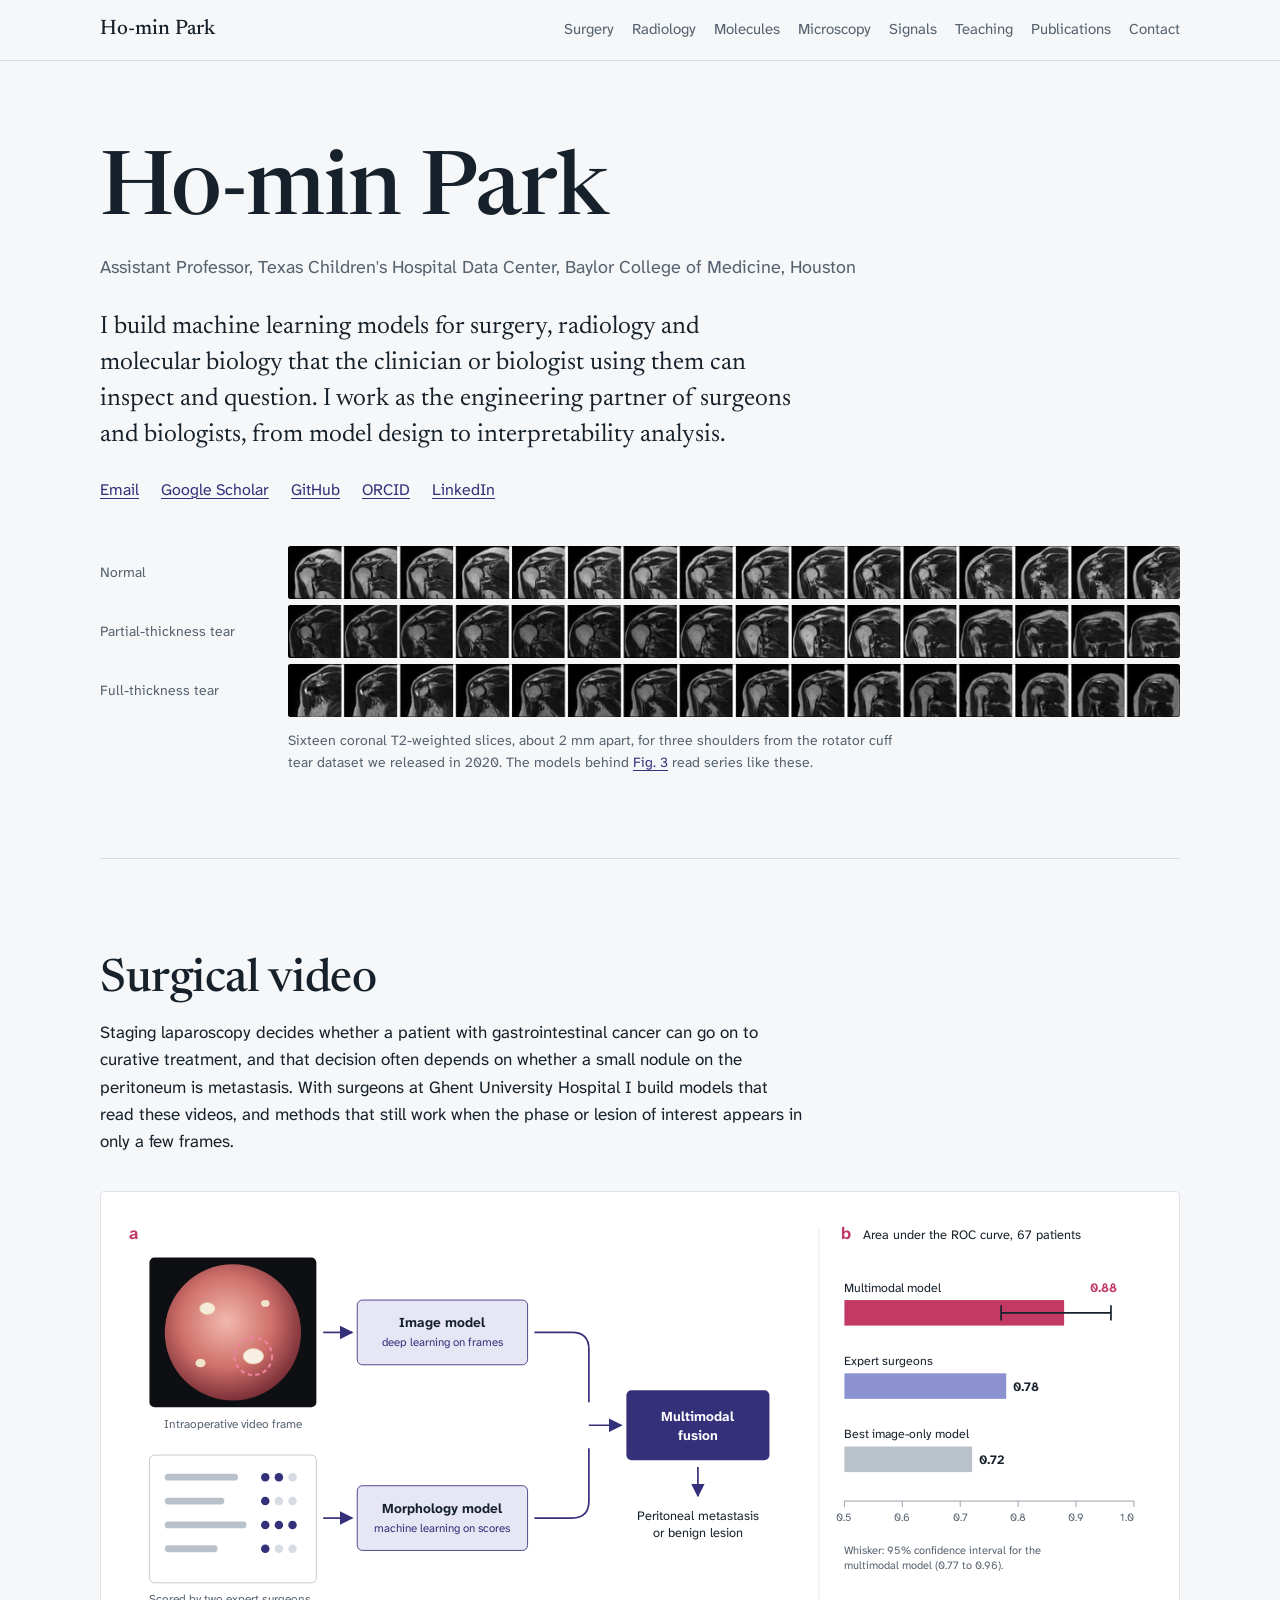
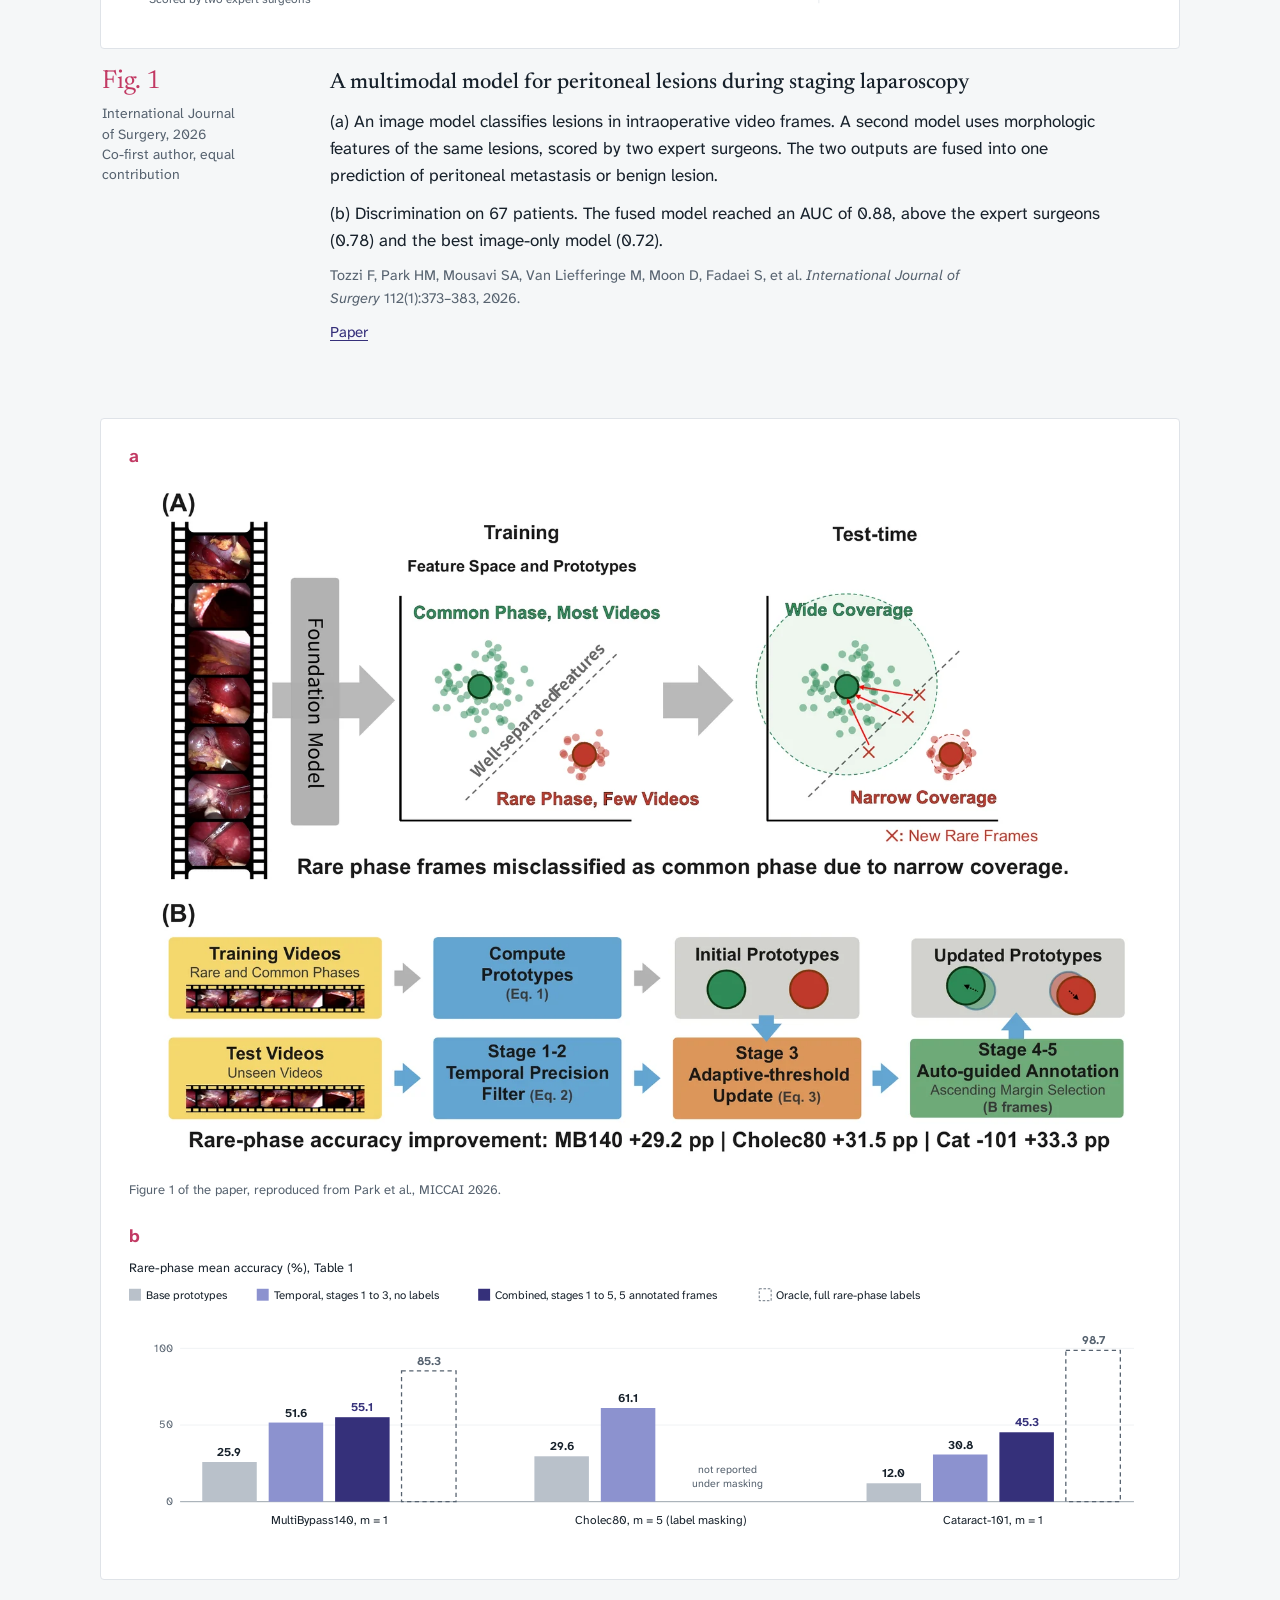
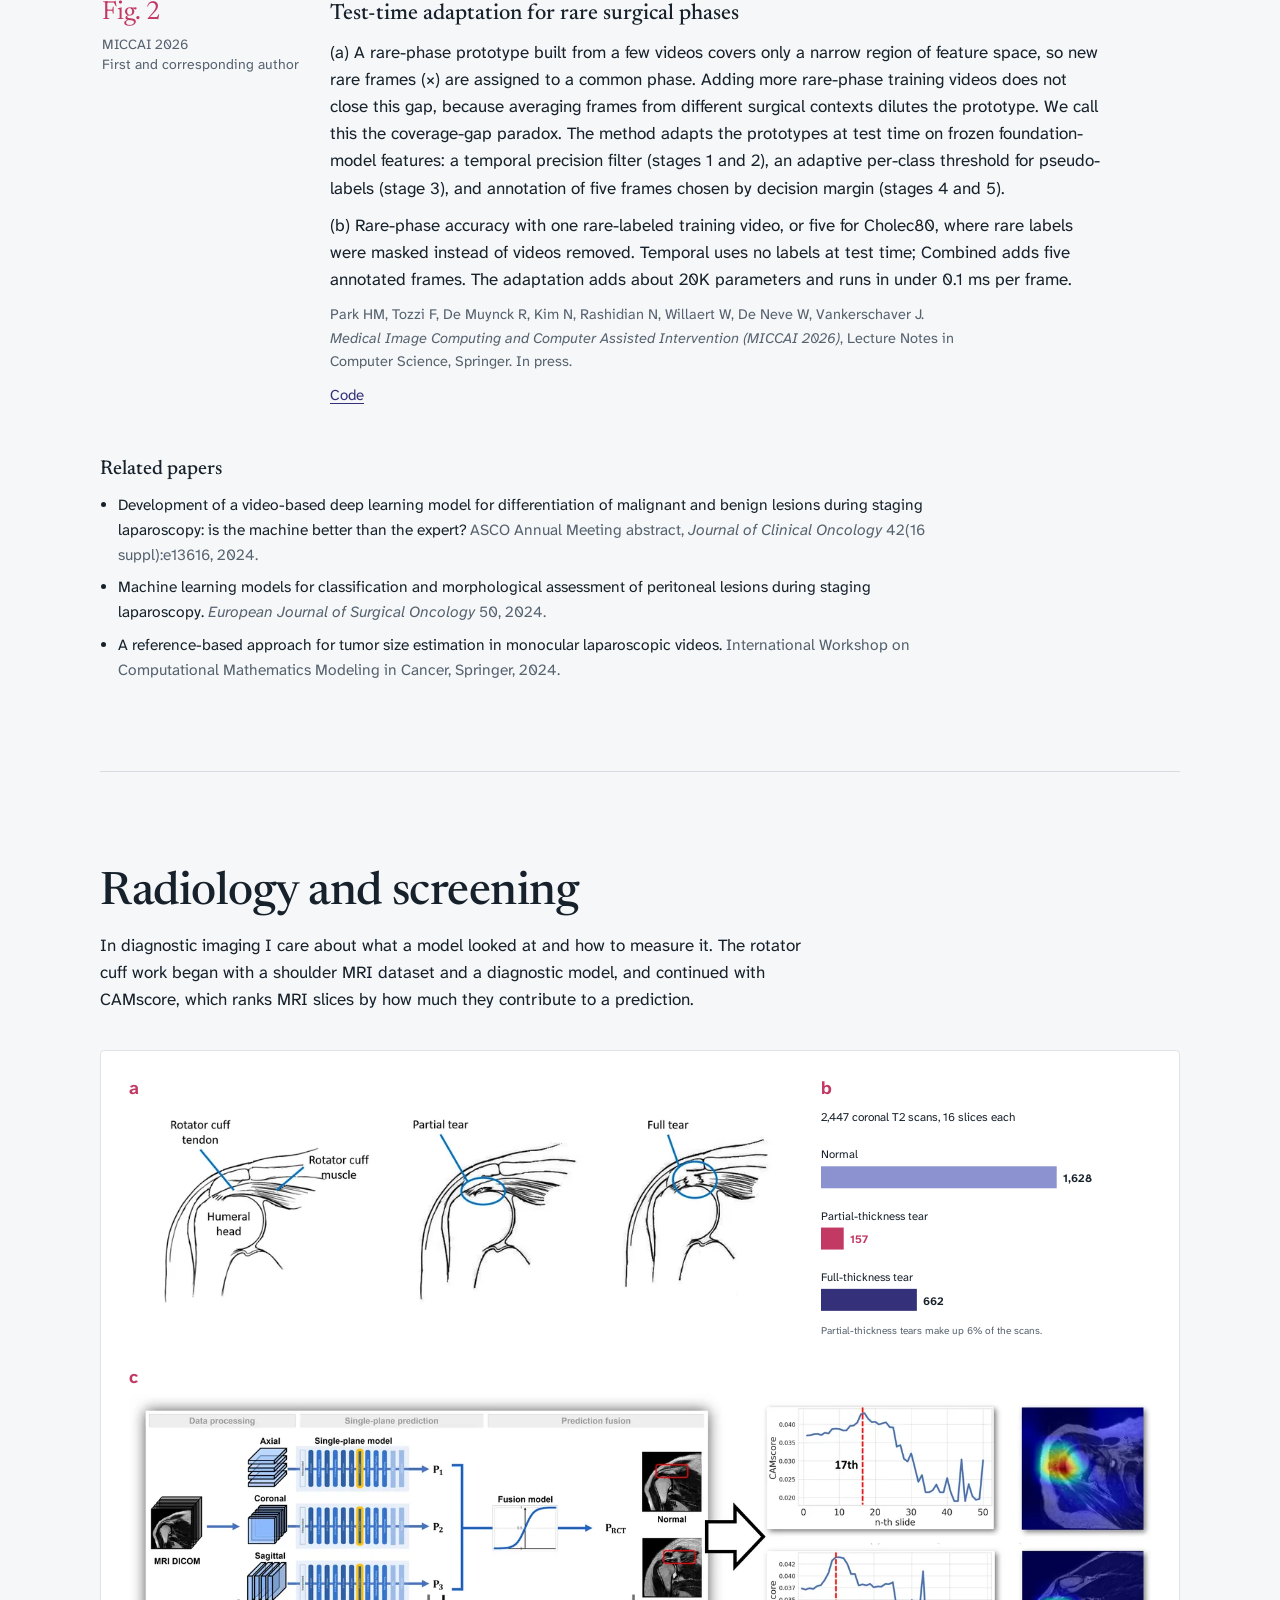
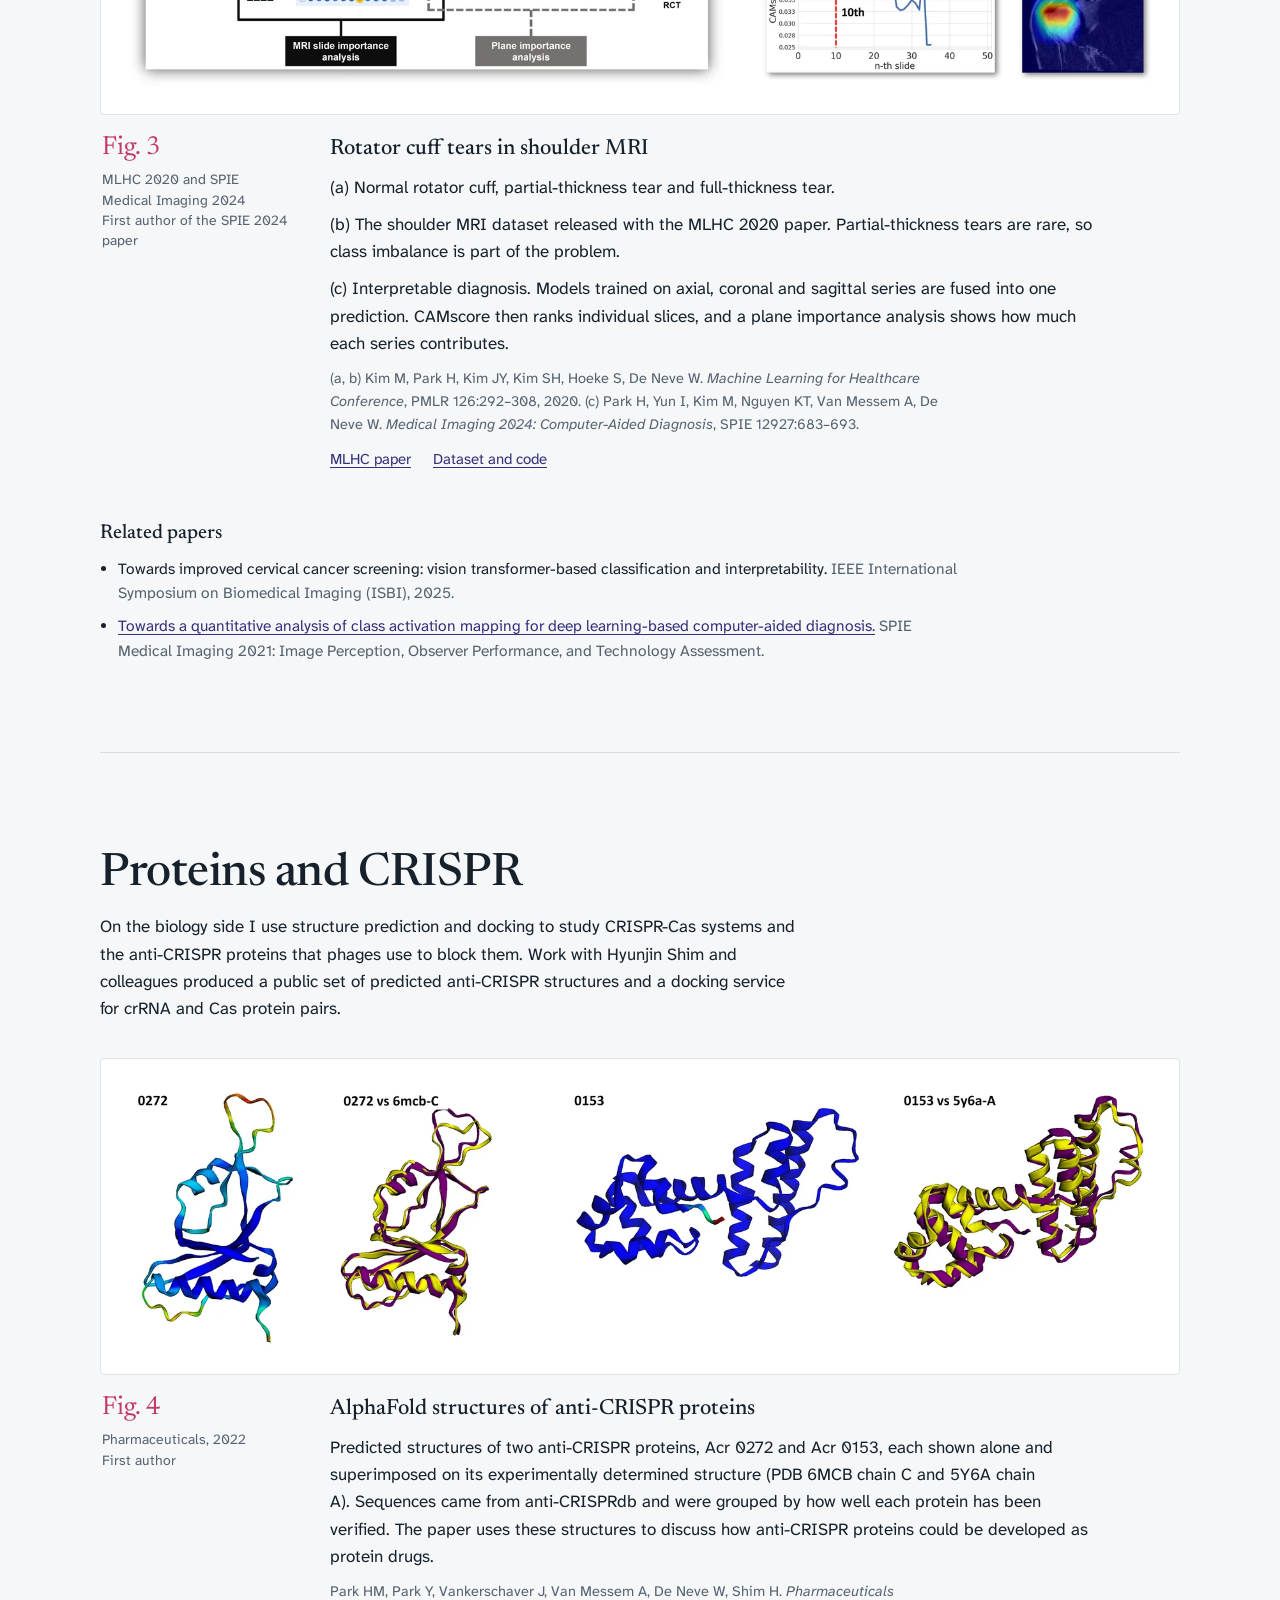
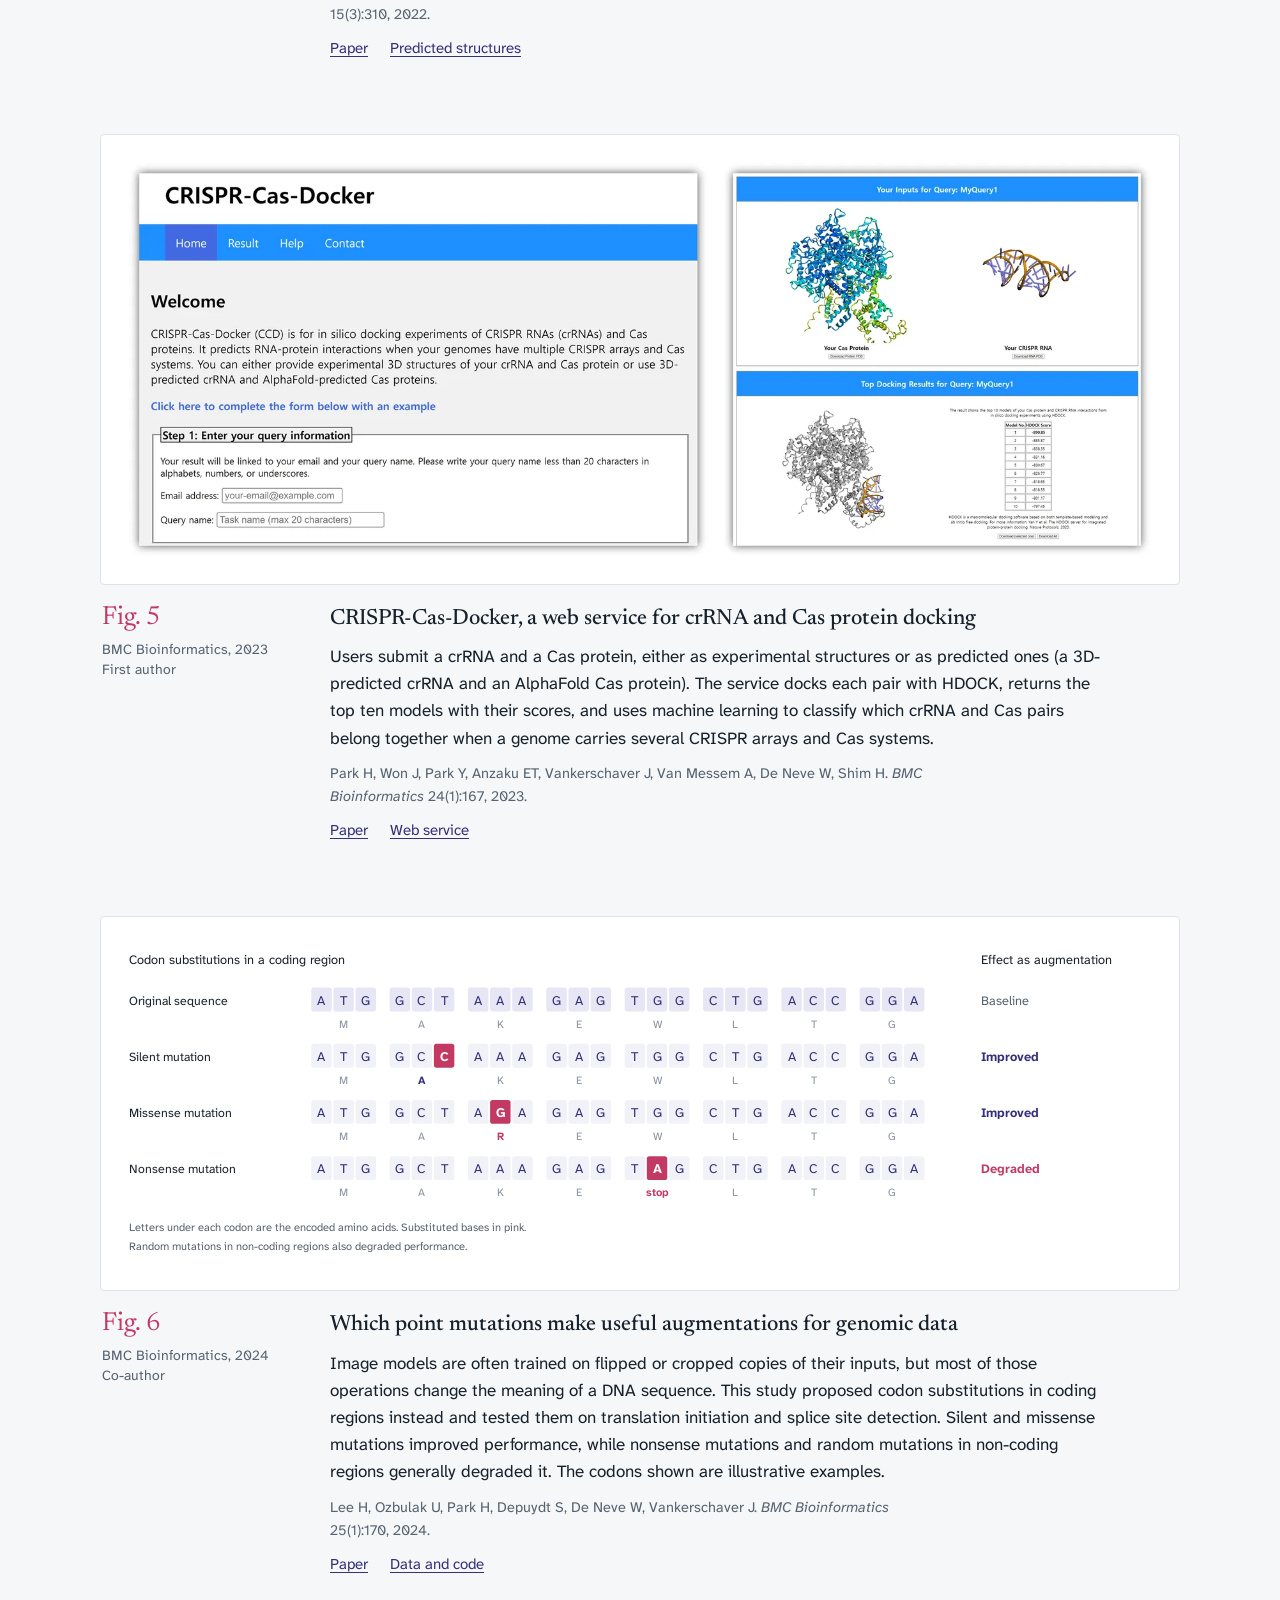
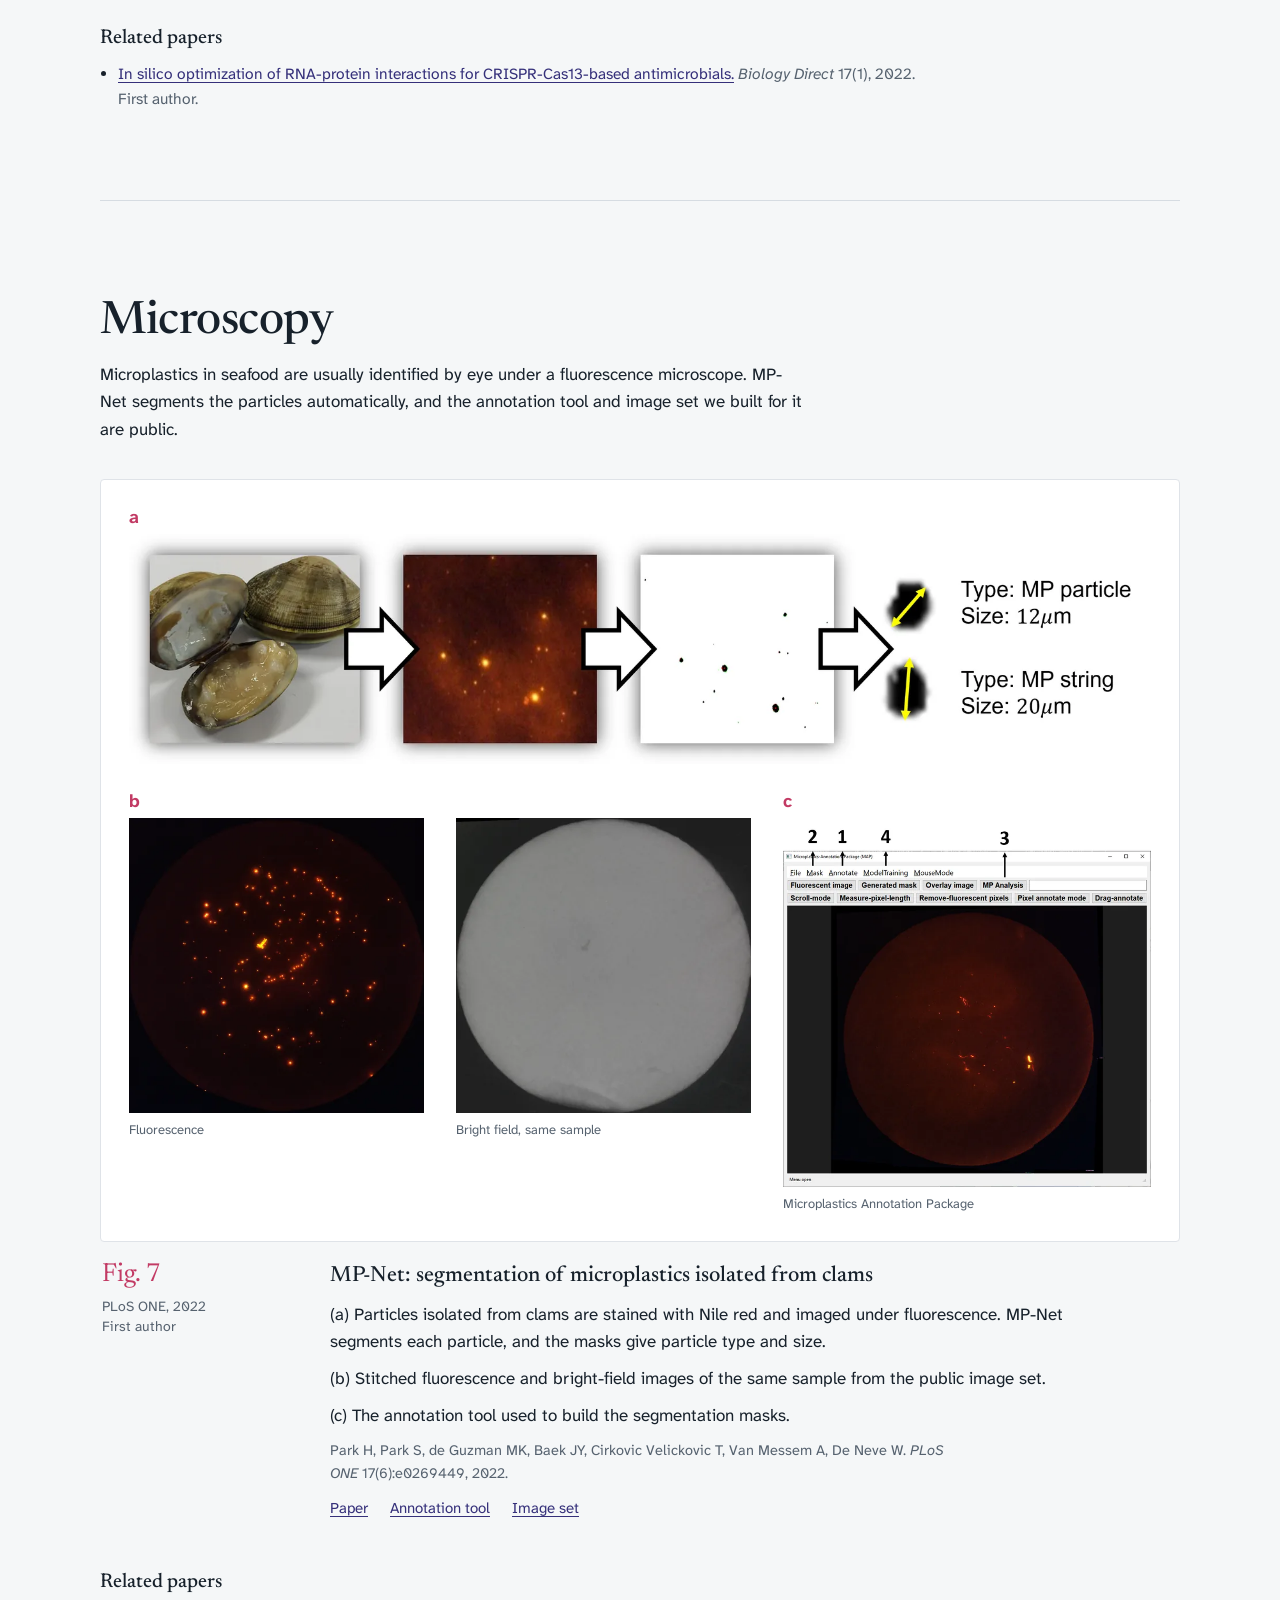
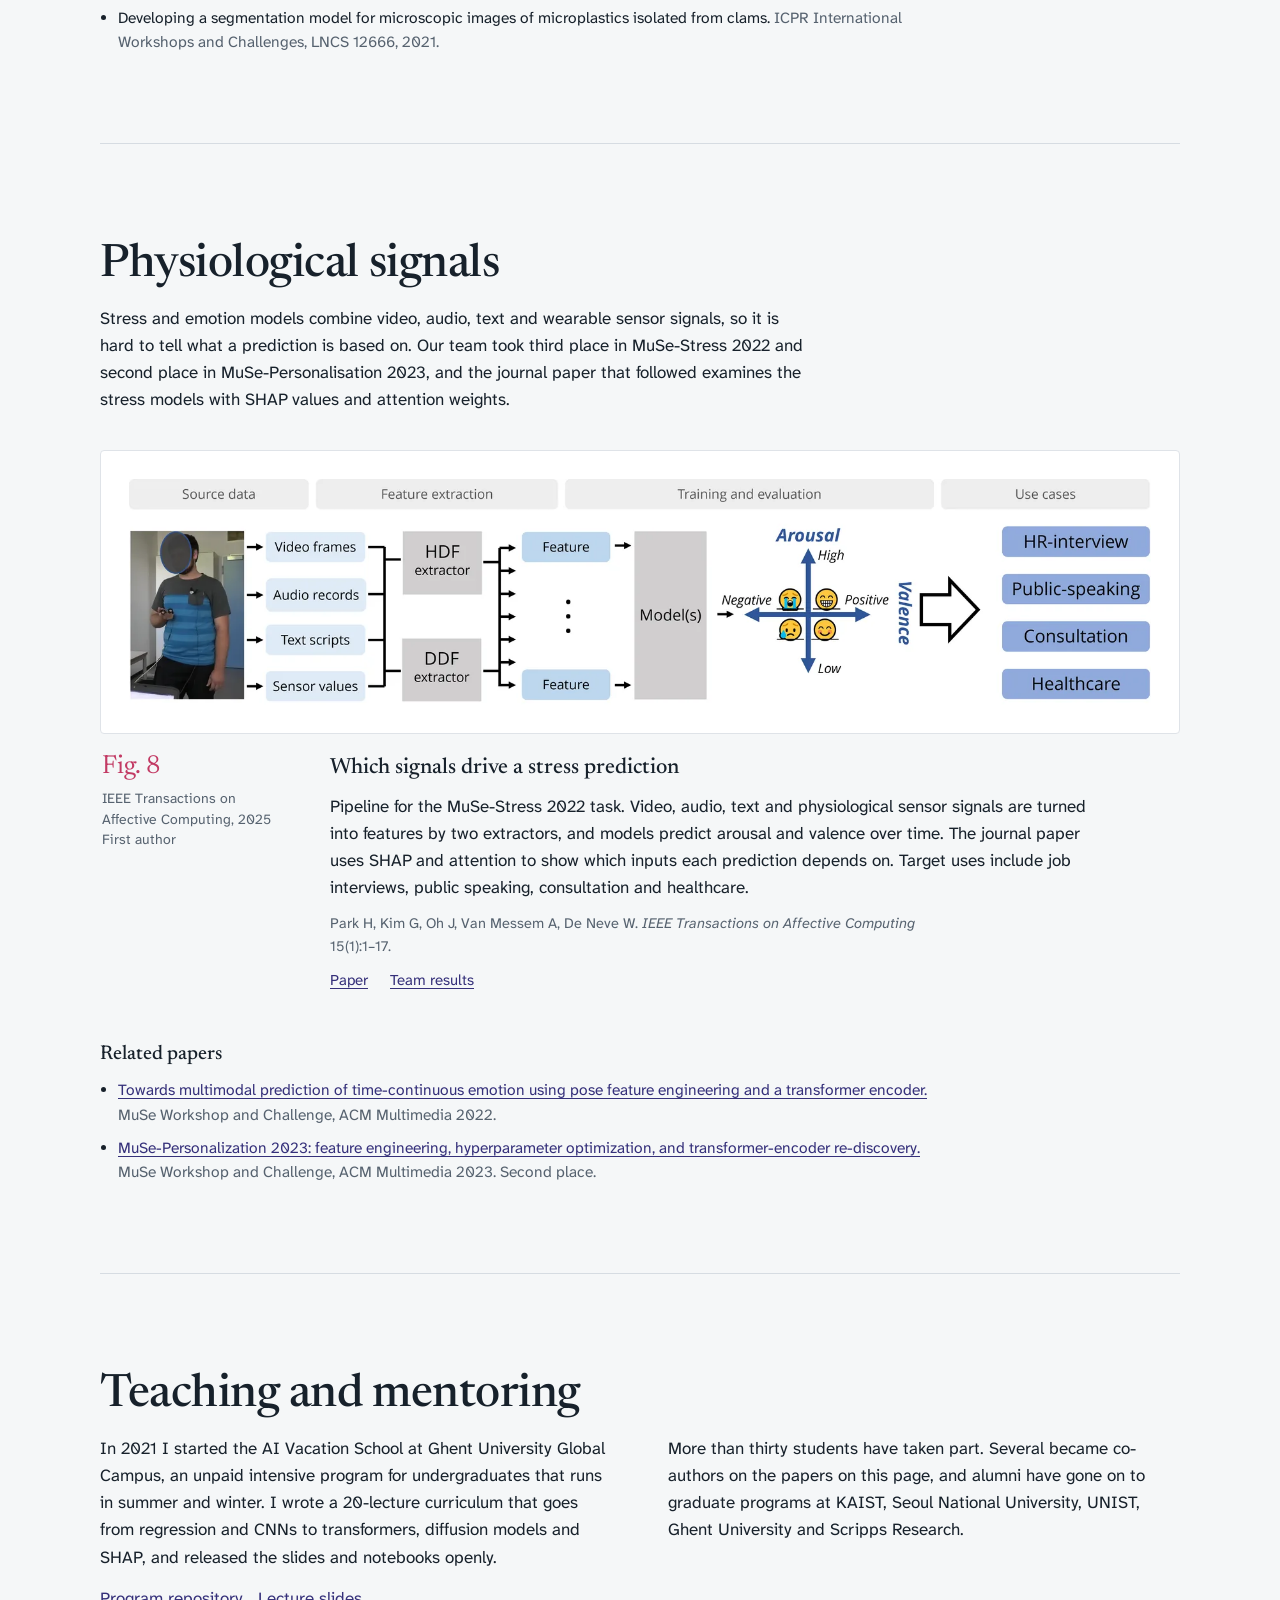
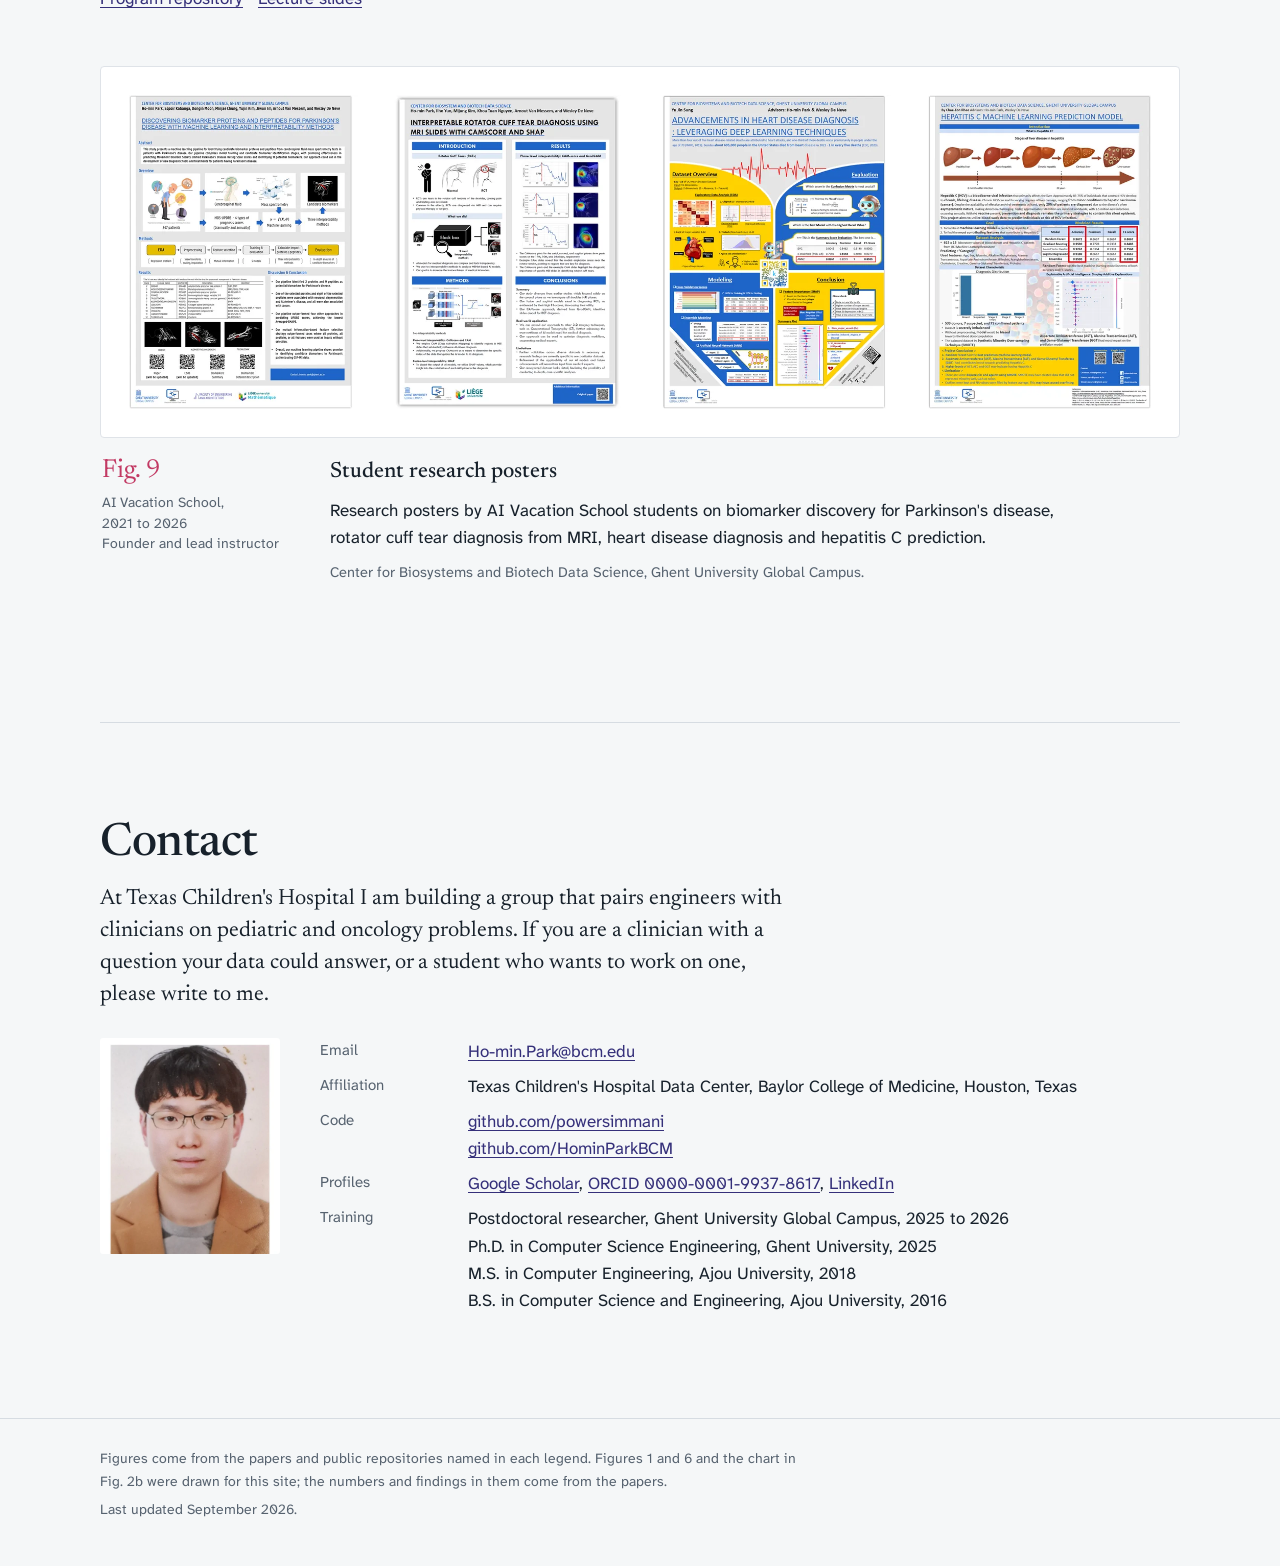
==== commit 973a2bf1: "Fig. 2: use Figure 1 of the MICCAI 2026 paper, add Cholec80 to results, align legend with the paper" ====
--- a/index.html
+++ b/index.html
@@ -166,131 +166,52 @@
   </figcaption>
 </figure>
 <figure class="plate" id="fig2">
-  <div class="plate-body"><div class="svgscroll" tabindex="0" role="region" aria-label="Scrollable figure"><svg viewBox="0 0 1200 690" xmlns="http://www.w3.org/2000/svg" role="img" aria-labelledby="f2t f2d">
-  <title id="f2t">Test-time adaptation for rare surgical phase recognition</title>
-  <desc id="f2d">Panel a: schematic phase sequence of a gastric bypass video in which two closure phases cover 0.35 and 0.69 percent of frames. Panel b: five stages of the method, from prototype prediction through temporal filtering, adaptive thresholding, guided frame selection and human annotation, which feeds back into the prototypes. Panel c: rare-phase mean accuracy. MultiBypass140: base 25.9, temporal 51.6, combined 55.1, oracle 85.3 percent. Cataract-101: base 12.0, temporal 30.8, combined 45.3, oracle 98.7 percent.</desc>
-  <defs>
-    <marker id="ar2" viewBox="0 0 10 10" refX="9" refY="5" markerWidth="8" markerHeight="8" orient="auto-start-reverse">
-      <path d="M0 0 L10 5 L0 10 z" fill="#35307a"/>
-    </marker>
-  </defs>
-
-  <!-- a: phase timeline -->
-  <text x="0" y="22" font-size="20" font-weight="700" fill="#c23a64">a</text>
-  <text x="26" y="22" font-size="15" fill="#17212b">Phase sequence of one gastric bypass video, 13 phases (schematic)</text>
-  <g>
-    <rect x="30" y="86" width="70"  height="40" fill="#d9dcf0"/>
-    <rect x="100" y="86" width="96"  height="40" fill="#b9bee3"/>
-    <rect x="196" y="86" width="150" height="40" fill="#d9dcf0"/>
-    <rect x="346" y="86" width="118" height="40" fill="#8c92cf"/>
-    <rect x="464" y="86" width="84"  height="40" fill="#d9dcf0"/>
-    <rect x="548" y="86" width="176" height="40" fill="#b9bee3"/>
-    <rect x="724" y="86" width="96"  height="40" fill="#d9dcf0"/>
-    <rect x="820" y="86" width="62"  height="40" fill="#8c92cf"/>
-    <rect x="882" y="86" width="4"   height="40" fill="#c23a64"/>
-    <rect x="886" y="86" width="104" height="40" fill="#d9dcf0"/>
-    <rect x="990" y="86" width="8"   height="40" fill="#c23a64"/>
-    <rect x="998" y="86" width="96"  height="40" fill="#b9bee3"/>
-    <rect x="1094" y="86" width="76" height="40" fill="#d9dcf0"/>
-  </g>
-  <line x1="30" y1="146" x2="1164" y2="146" stroke="#8a949f" marker-end="url(#ar2)"/>
-  <text x="30" y="166" font-size="13" fill="#56626f">Video frames over time</text>
-
-  <line x1="884" y1="84" x2="884" y2="58" stroke="#c23a64" stroke-width="1.5"/>
-  <text x="876" y="52" font-size="13.5" fill="#c23a64" text-anchor="end">Closure of Petersen space, 0.35% of frames</text>
-  <line x1="994" y1="84" x2="994" y2="58" stroke="#c23a64" stroke-width="1.5"/>
-  <text x="1002" y="52" font-size="13.5" fill="#c23a64">Mesenteric defect, 0.69%</text>
-
-  <!-- b: five stages (a real sequence) -->
-  <text x="0" y="222" font-size="20" font-weight="700" fill="#c23a64">b</text>
-  <text x="26" y="222" font-size="15" fill="#17212b">Test-time adaptation on an unlabeled test video</text>
-
-  <g fill="#17212b">
-    <rect x="26" y="248" width="208" height="104" rx="6" fill="#e6e6f4" stroke="#35307a"/>
-    <text x="40" y="277" font-size="14.5" font-weight="700" fill="#17212b">1  Prototypes</text>
-    <text x="40" y="302" font-size="13.5" fill="#35307a">cosine similarity of</text>
-    <text x="40" y="321" font-size="13.5" fill="#35307a">each frame to class</text>
-    <text x="40" y="340" font-size="13.5" fill="#35307a">prototypes</text>
-    <rect x="258" y="248" width="208" height="104" rx="6" fill="#e6e6f4" stroke="#35307a"/>
-    <text x="272" y="277" font-size="14.5" font-weight="700" fill="#17212b">2  Temporal filter</text>
-    <text x="272" y="302" font-size="13.5" fill="#35307a">confidence-weighted</text>
-    <text x="272" y="321" font-size="13.5" fill="#35307a">vote in a 15-frame</text>
-    <text x="272" y="340" font-size="13.5" fill="#35307a">window</text>
-    <rect x="490" y="248" width="208" height="104" rx="6" fill="#35307a"/>
-    <text x="504" y="277" font-size="14.5" font-weight="700" fill="#ffffff">3  Adaptive threshold</text>
-    <text x="504" y="302" font-size="13.5" fill="#e6e6f4">per-class cutoff at the</text>
-    <text x="504" y="321" font-size="13.5" fill="#e6e6f4">75th percentile, then</text>
-    <text x="504" y="340" font-size="13.5" fill="#e6e6f4">EMA prototype update</text>
-    <rect x="722" y="248" width="208" height="104" rx="6" fill="#e6e6f4" stroke="#35307a"/>
-    <text x="736" y="277" font-size="14.5" font-weight="700" fill="#17212b">4  Guided selection</text>
-    <text x="736" y="302" font-size="13.5" fill="#35307a">5 rare-candidate frames</text>
-    <text x="736" y="321" font-size="13.5" fill="#35307a">with the smallest</text>
-    <text x="736" y="340" font-size="13.5" fill="#35307a">decision margin</text>
-    <rect x="954" y="248" width="208" height="104" rx="6" fill="#ffffff" stroke="#c23a64" stroke-width="1.5"/>
-    <text x="968" y="277" font-size="14.5" font-weight="700" fill="#17212b">5  Human annotation</text>
-    <text x="968" y="302" font-size="13.5" fill="#35307a">an annotator labels the</text>
-    <text x="968" y="321" font-size="13.5" fill="#35307a">5 frames; prototypes</text>
-    <text x="968" y="340" font-size="13.5" fill="#35307a">are updated</text>
-  </g>
-  <g stroke="#35307a" stroke-width="2" fill="none">
-    <line x1="236" y1="300" x2="254" y2="300" marker-end="url(#ar2)"/>
-    <line x1="468" y1="300" x2="486" y2="300" marker-end="url(#ar2)"/>
-    <line x1="700" y1="300" x2="718" y2="300" marker-end="url(#ar2)"/>
-    <line x1="932" y1="300" x2="950" y2="300" marker-end="url(#ar2)"/>
-    <path d="M1058 354 V384 H130 V358" marker-end="url(#ar2)" stroke-dasharray="6 5"/>
-  </g>
-  <text x="596" y="402" font-size="13" fill="#56626f" text-anchor="middle">updated prototypes</text>
-
-  <!-- c: results -->
-  <text x="0" y="452" font-size="20" font-weight="700" fill="#c23a64">c</text>
-  <text x="26" y="452" font-size="15" fill="#17212b">Rare-phase mean accuracy (%), one rare-labeled training video</text>
-
-  <!-- chart geometry: baseline y=640, 100% = 150 px -->
-  <g font-size="13" fill="#56626f">
-    <line x1="60" y1="640" x2="560" y2="640" stroke="#8a949f"/>
-    <line x1="640" y1="640" x2="1140" y2="640" stroke="#8a949f"/>
-    <line x1="60" y1="490" x2="560" y2="490" stroke="#eef0f3"/>
-    <line x1="640" y1="490" x2="1140" y2="490" stroke="#eef0f3"/>
-    <line x1="60" y1="565" x2="560" y2="565" stroke="#eef0f3"/>
-    <line x1="640" y1="565" x2="1140" y2="565" stroke="#eef0f3"/>
-    <text x="52" y="644" text-anchor="end">0</text><text x="52" y="569" text-anchor="end">50</text><text x="52" y="494" text-anchor="end">100</text>
-    <text x="632" y="644" text-anchor="end">0</text><text x="632" y="569" text-anchor="end">50</text><text x="632" y="494" text-anchor="end">100</text>
-  </g>
-  <text x="310" y="676" font-size="14" fill="#17212b" text-anchor="middle">MultiBypass140</text>
-  <text x="890" y="676" font-size="14" fill="#17212b" text-anchor="middle">Cataract-101</text>
-
-  <!-- MB140: 25.9, 51.6, 55.1, 85.3 -->
-  <rect x="90"  y="601.2" width="84" height="38.8" fill="#b9c1ca"/>
-  <rect x="200" y="562.6" width="84" height="77.4" fill="#8c92cf"/>
-  <rect x="310" y="557.4" width="84" height="82.6" fill="#35307a"/>
-  <rect x="420" y="512.1" width="84" height="127.9" fill="none" stroke="#56626f" stroke-width="1.5" stroke-dasharray="5 4"/>
-  <g font-size="14" font-weight="700" fill="#17212b" text-anchor="middle">
-    <text x="132" y="594">25.9</text><text x="242" y="555">51.6</text><text x="352" y="550" fill="#35307a">55.1</text><text x="462" y="505" fill="#56626f">85.3</text>
-  </g>
-
-  <!-- Cataract-101: 12.0, 30.8, 45.3, 98.7 -->
-  <rect x="670" y="622" width="84" height="18" fill="#b9c1ca"/>
-  <rect x="780" y="593.8" width="84" height="46.2" fill="#8c92cf"/>
-  <rect x="890" y="572" width="84" height="68" fill="#35307a"/>
-  <rect x="1000" y="492" width="84" height="148" fill="none" stroke="#56626f" stroke-width="1.5" stroke-dasharray="5 4"/>
-  <g font-size="14" font-weight="700" fill="#17212b" text-anchor="middle">
-    <text x="712" y="615">12.0</text><text x="822" y="587">30.8</text><text x="932" y="565" fill="#35307a">45.3</text><text x="1042" y="485" fill="#56626f">98.7</text>
-  </g>
-
-  <!-- legend -->
-  <g font-size="13.5" fill="#17212b">
-    <rect x="620" y="432" width="14" height="14" fill="#b9c1ca"/><text x="640" y="444">Base prototype</text>
-    <rect x="760" y="432" width="14" height="14" fill="#8c92cf"/><text x="780" y="444">Temporal</text>
-    <rect x="862" y="432" width="14" height="14" fill="#35307a"/><text x="882" y="444">Stages 1 to 5</text>
-    <rect x="990" y="432" width="14" height="14" fill="none" stroke="#56626f" stroke-dasharray="3 2"/><text x="1010" y="444">Oracle reference</text>
-  </g>
-</svg>
-</div></div><p class="hint">Scroll sideways to see the whole figure.</p>
+  <div class="plate-body"><div class="panel pad"><span class="pl" aria-hidden="true">a</span><button type="button" class="zoom" data-full="assets/img/tta-overview-full.webp" aria-label="Enlarge: Figure 1 of the MICCAI 2026 paper. A film strip of laparoscopic frames passes through a foundation model; in feature space the common-phase prototype covers a wide region while the rare-phase prototype covers a narrow one, so new rare frames are misclassified. Below, the pipeline: training videos give initial prototypes, and test videos pass through a temporal precision filter, an adaptive-threshold update and auto-guided annotation to give updated prototypes."><img src="assets/img/tta-overview-1600.webp" srcset="assets/img/tta-overview-1000.webp 1000w, assets/img/tta-overview-1600.webp 1600w" sizes="(min-width: 1160px) 1100px, 94vw" alt="Figure 1 of the MICCAI 2026 paper. A film strip of laparoscopic frames passes through a foundation model; in feature space the common-phase prototype covers a wide region while the rare-phase prototype covers a narrow one, so new rare frames are misclassified. Below, the pipeline: training videos give initial prototypes, and test videos pass through a temporal precision filter, an adaptive-threshold update and auto-guided annotation to give updated prototypes." loading="lazy" decoding="async"></button><p class="sub">Figure 1 of the paper, reproduced from Park et al., MICCAI 2026.</p></div><div class="panels" style="margin-top:28px"><div class="panel pad"><span class="pl" aria-hidden="true">b</span><div class="svgscroll" tabindex="0" role="region" aria-label="Scrollable figure"><svg viewBox="0 0 1200 350" xmlns="http://www.w3.org/2000/svg" role="img" aria-labelledby="f2bt f2bd">
+<title id="f2bt">Rare-phase mean accuracy from Table 1</title>
+<desc id="f2bd">MultiBypass140: base 25.9, temporal 51.6, combined 55.1, oracle 85.3 percent. Cholec80: base 29.6, temporal 61.1 percent; combined and oracle not reported under label masking. Cataract-101: base 12.0, temporal 30.8, combined 45.3, oracle 98.7 percent.</desc>
+<text x="0" y="22" font-size="15" fill="#17212b">Rare-phase mean accuracy (%), Table 1</text>
+<g font-size="13.5" fill="#17212b">
+<rect x="0" y="42" width="14" height="14" fill="#b9c1ca"/><text x="20" y="54">Base prototypes</text>
+<rect x="150" y="42" width="14" height="14" fill="#8c92cf"/><text x="170" y="54">Temporal, stages 1 to 3, no labels</text>
+<rect x="410" y="42" width="14" height="14" fill="#35307a"/><text x="430" y="54">Combined, stages 1 to 5, 5 annotated frames</text>
+<rect x="740" y="42" width="14" height="14" fill="none" stroke="#56626f" stroke-dasharray="3 2"/><text x="760" y="54">Oracle, full rare-phase labels</text>
+</g>
+<g font-size="13" fill="#56626f">
+<line x1="60" y1="292" x2="1180" y2="292" stroke="#8a949f"/><text x="52" y="296" text-anchor="end">0</text>
+<line x1="60" y1="202.0" x2="1180" y2="202.0" stroke="#eef0f3"/><text x="52" y="206.0" text-anchor="end">50</text>
+<line x1="60" y1="112.0" x2="1180" y2="112.0" stroke="#eef0f3"/><text x="52" y="116.0" text-anchor="end">100</text>
+</g>
+<rect x="86.0" y="245.4" width="64" height="46.6" fill="#b9c1ca"/>
+<text x="118.0" y="238.4" font-size="14" font-weight="700" fill="#17212b" text-anchor="middle">25.9</text>
+<rect x="164.0" y="199.1" width="64" height="92.9" fill="#8c92cf"/>
+<text x="196.0" y="192.1" font-size="14" font-weight="700" fill="#17212b" text-anchor="middle">51.6</text>
+<rect x="242.0" y="192.8" width="64" height="99.2" fill="#35307a"/>
+<text x="274.0" y="185.8" font-size="14" font-weight="700" fill="#35307a" text-anchor="middle">55.1</text>
+<rect x="320.0" y="138.5" width="64" height="153.5" fill="none" stroke="#56626f" stroke-width="1.5" stroke-dasharray="5 4"/>
+<text x="352.0" y="131.5" font-size="14" font-weight="700" fill="#56626f" text-anchor="middle">85.3</text>
+<text x="235" y="318" font-size="14" fill="#17212b" text-anchor="middle">MultiBypass140, m = 1</text>
+<rect x="476.0" y="238.7" width="64" height="53.3" fill="#b9c1ca"/>
+<text x="508.0" y="231.7" font-size="14" font-weight="700" fill="#17212b" text-anchor="middle">29.6</text>
+<rect x="554.0" y="182.0" width="64" height="110.0" fill="#8c92cf"/>
+<text x="586.0" y="175.0" font-size="14" font-weight="700" fill="#17212b" text-anchor="middle">61.1</text>
+<text x="703.0" y="258" font-size="12.5" fill="#56626f" text-anchor="middle">not reported</text>
+<text x="703.0" y="275" font-size="12.5" fill="#56626f" text-anchor="middle">under masking</text>
+<text x="625" y="318" font-size="14" fill="#17212b" text-anchor="middle">Cholec80, m = 5 (label masking)</text>
+<rect x="866.0" y="270.4" width="64" height="21.6" fill="#b9c1ca"/>
+<text x="898.0" y="263.4" font-size="14" font-weight="700" fill="#17212b" text-anchor="middle">12.0</text>
+<rect x="944.0" y="236.6" width="64" height="55.4" fill="#8c92cf"/>
+<text x="976.0" y="229.6" font-size="14" font-weight="700" fill="#17212b" text-anchor="middle">30.8</text>
+<rect x="1022.0" y="210.5" width="64" height="81.5" fill="#35307a"/>
+<text x="1054.0" y="203.5" font-size="14" font-weight="700" fill="#35307a" text-anchor="middle">45.3</text>
+<rect x="1100.0" y="114.3" width="64" height="177.7" fill="none" stroke="#56626f" stroke-width="1.5" stroke-dasharray="5 4"/>
+<text x="1132.0" y="107.3" font-size="14" font-weight="700" fill="#56626f" text-anchor="middle">98.7</text>
+<text x="1015" y="318" font-size="14" fill="#17212b" text-anchor="middle">Cataract-101, m = 1</text>
+</svg></div></div></div></div><p class="hint">Tap the image to enlarge it. Scroll the chart sideways.</p>
   <figcaption>
     <div class="meta"><span class="fig-no">Fig. 2</span>MICCAI 2026<br>First and corresponding author</div>
     <div class="legend">
       <p class="fig-title">Test-time adaptation for rare surgical phases</p>
-      <p>(a) Some surgical phases fill less than 1% of a video. A frame classifier can separate these frames well and still miss the phase at the video level. We call this the coverage-gap paradox.</p><p>(b) The method adapts class prototypes on the unlabeled test video. The adaptive threshold in stage 3 is the core step, because a fixed confidence threshold leaves the rare-phase pseudo-label pool empty. Stages 4 and 5 ask an annotator for only five frames.</p><p>(c) Results on MultiBypass140 and Cataract-101 with one rare-labeled training video. The method was also evaluated on Cholec80.</p>
+      <p>(a) A rare-phase prototype built from a few videos covers only a narrow region of feature space, so new rare frames (&times;) are assigned to a common phase. Adding more rare-phase training videos does not close this gap, because averaging frames from different surgical contexts dilutes the prototype. We call this the coverage-gap paradox. The method adapts the prototypes at test time on frozen foundation-model features: a temporal precision filter (stages 1 and 2), an adaptive per-class threshold for pseudo-labels (stage 3), and annotation of five frames chosen by decision margin (stages 4 and 5).</p><p>(b) Rare-phase accuracy with one rare-labeled training video, or five for Cholec80, where rare labels were masked instead of videos removed. Temporal uses no labels at test time; Combined adds five annotated frames. The adaptation adds about 20K parameters and runs in under 0.1 ms per frame.</p>
       <p class="cite">Park HM, Tozzi F, De Muynck R, Kim N, Rashidian N, Willaert W, De Neve W, Vankerschaver J. <i>Medical Image Computing and Computer Assisted Intervention (MICCAI 2026)</i>, Lecture Notes in Computer Science, Springer. In press.</p>
       <p class="res"><a href="https://github.com/powersimmani/tta-rare-surgical">Code</a></p>
     </div>
@@ -590,7 +511,7 @@
 </main>
 <footer class="site-foot">
   <div class="wrap">
-    <p>Figures come from the papers and public repositories named in each legend. Figures 1, 2 and 6 were redrawn for this site; the numbers and findings in them come from the papers and the released code.</p>
+    <p>Figures come from the papers and public repositories named in each legend. Figures 1 and 6 and the chart in Fig. 2b were drawn for this site; the numbers and findings in them come from the papers.</p>
     <p>Last updated September 2026.</p>
   </div>
 </footer>
--- a/assets/css/site.css
+++ b/assets/css/site.css
@@ -18,6 +18,7 @@
   --mono: ui-monospace, "SF Mono", Menlo, Consolas, monospace;
 
   --wrap: 1160px;
+  --measure: 44rem;
   --gutter: clamp(18px, 4vw, 40px);
   color-scheme: light;
 }
@@ -72,6 +73,9 @@
 
 img, svg { max-width: 100%; height: auto; display: block; }
 
+p, li, dd, figcaption { text-wrap: pretty; }
+h1, h2, h3, .fig-title, .pubs .t, .plate .meta { text-wrap: balance; }
+
 a { color: var(--hema); text-decoration-thickness: 1px; text-underline-offset: 3px; }
 a:hover { text-decoration-thickness: 2px; }
 :focus-visible { outline: 2px solid var(--focus); outline-offset: 3px; border-radius: 2px; }
@@ -120,23 +124,23 @@
   font-size: clamp(46px, 7.4vw, 88px); line-height: 1.02; letter-spacing: -0.015em;
   margin: 0 0 14px;
 }
-.hero .post { font-size: 18px; color: var(--muted); margin: 0 0 28px; max-width: 60ch; }
+.hero .post { font-size: 18px; color: var(--muted); margin: 0 0 28px; text-wrap: balance; }
 .hero .lead {
-  font-family: var(--serif); font-size: clamp(21px, 2.3vw, 26px); line-height: 1.45;
-  max-width: 34em; margin: 0 0 22px;
+  font-family: var(--serif); font-size: clamp(21px, 2.2vw, 25px); line-height: 1.45;
+  max-width: var(--measure); margin: 0 0 22px;
 }
 .hero .links { display: flex; flex-wrap: wrap; gap: 6px 22px; margin: 0; padding: 0; list-style: none; font-size: 16px; }
 
 /* MRI series band: the one orchestrated motion on the page */
 .series { margin: 44px 0 0; }
-.series-grid { display: grid; grid-template-columns: 128px 1fr; gap: 6px 16px; align-items: center; }
-.series-grid .lab { font-size: 14px; color: var(--muted); line-height: 1.3; }
+.series-grid { display: grid; grid-template-columns: 172px 1fr; gap: 6px 16px; align-items: center; }
+.series-grid .lab { font-size: 14px; color: var(--muted); line-height: 1.3; white-space: nowrap; }
 .series-grid .strip { background: #000; border-radius: 3px; overflow: hidden; }
 .series-grid .strip img { width: 100%; }
-.series figcaption { margin: 12px 0 0 144px; font-size: 14px; color: var(--muted); max-width: 70ch; }
+.series figcaption { margin: 12px 0 0 188px; font-size: 14px; color: var(--muted); max-width: 70ch; }
 @media (max-width: 640px) {
   .series-grid { grid-template-columns: 1fr; gap: 2px; }
-  .series-grid .lab { margin-top: 8px; }
+  .series-grid .lab { margin-top: 8px; white-space: normal; }
   .series figcaption { margin-left: 0; }
 }
 @media (prefers-reduced-motion: no-preference) {
@@ -154,7 +158,7 @@
   font-family: var(--serif); font-weight: 500; font-size: clamp(32px, 4.2vw, 46px);
   line-height: 1.1; letter-spacing: -0.01em; margin: 0 0 14px;
 }
-.theme .intro { max-width: 64ch; margin: 0 0 36px; color: var(--ink); }
+.theme .intro { max-width: var(--measure); margin: 0 0 36px; color: var(--ink); }
 
 /* Figure plates */
 .plate { margin: 0 0 64px; }
@@ -183,7 +187,7 @@
 .zoom img { width: 100%; }
 
 .plate figcaption {
-  display: grid; grid-template-columns: 180px minmax(0, 1fr); gap: 8px 28px;
+  display: grid; grid-template-columns: 200px minmax(0, 1fr); gap: 8px 28px;
   padding: 20px 2px 0;
 }
 .plate .meta { font-size: 14px; color: var(--muted); line-height: 1.45; }
@@ -226,7 +230,7 @@
   .contact dl { grid-template-columns: 1fr; gap: 0; }
   .contact dd { margin-bottom: 10px; }
 }
-.invite { font-family: var(--serif); font-size: 22px; line-height: 1.45; max-width: 36em; margin: 0 0 26px; }
+.invite { font-family: var(--serif); font-size: 22px; line-height: 1.45; max-width: var(--measure); margin: 0 0 26px; }
 
 .site-foot { border-top: 1px solid var(--rule); margin-top: 72px; padding: 28px 0 40px; color: var(--muted); font-size: 14px; }
 .site-foot p { margin: 0 0 6px; max-width: 80ch; }
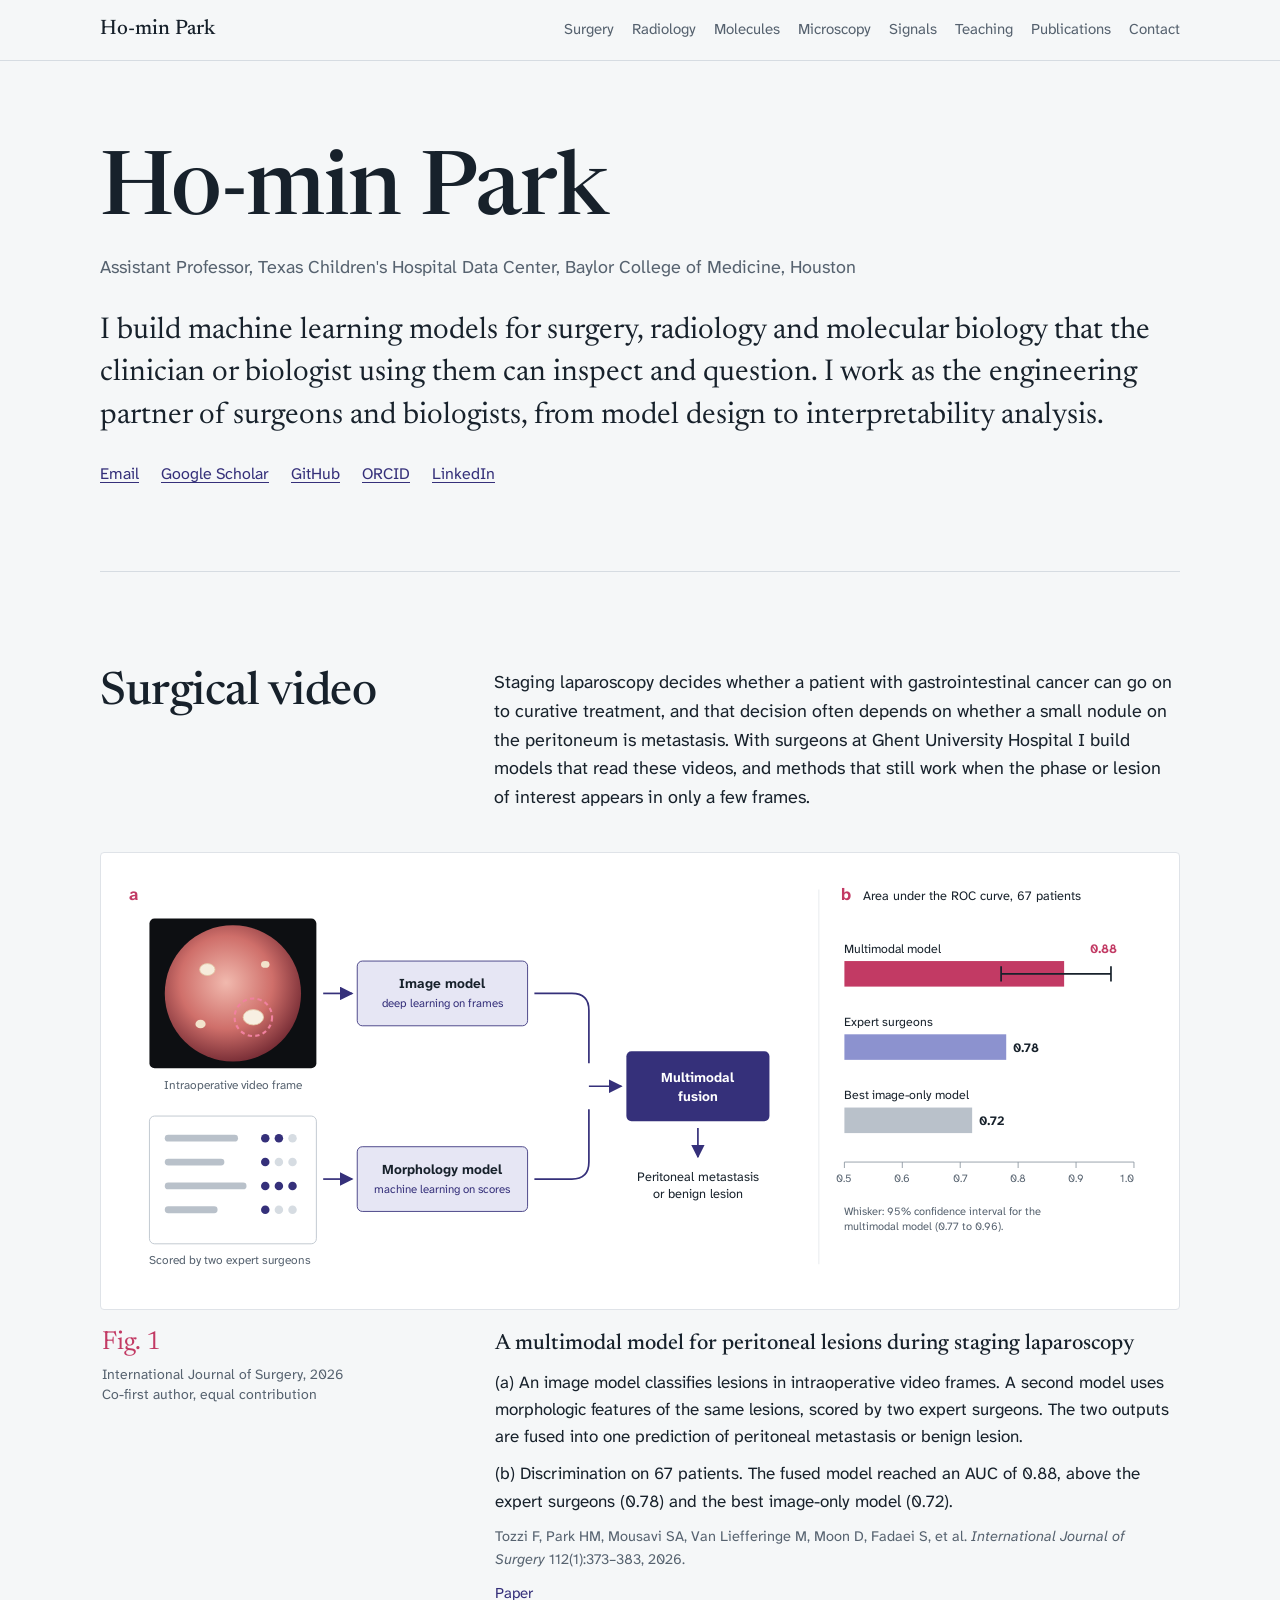
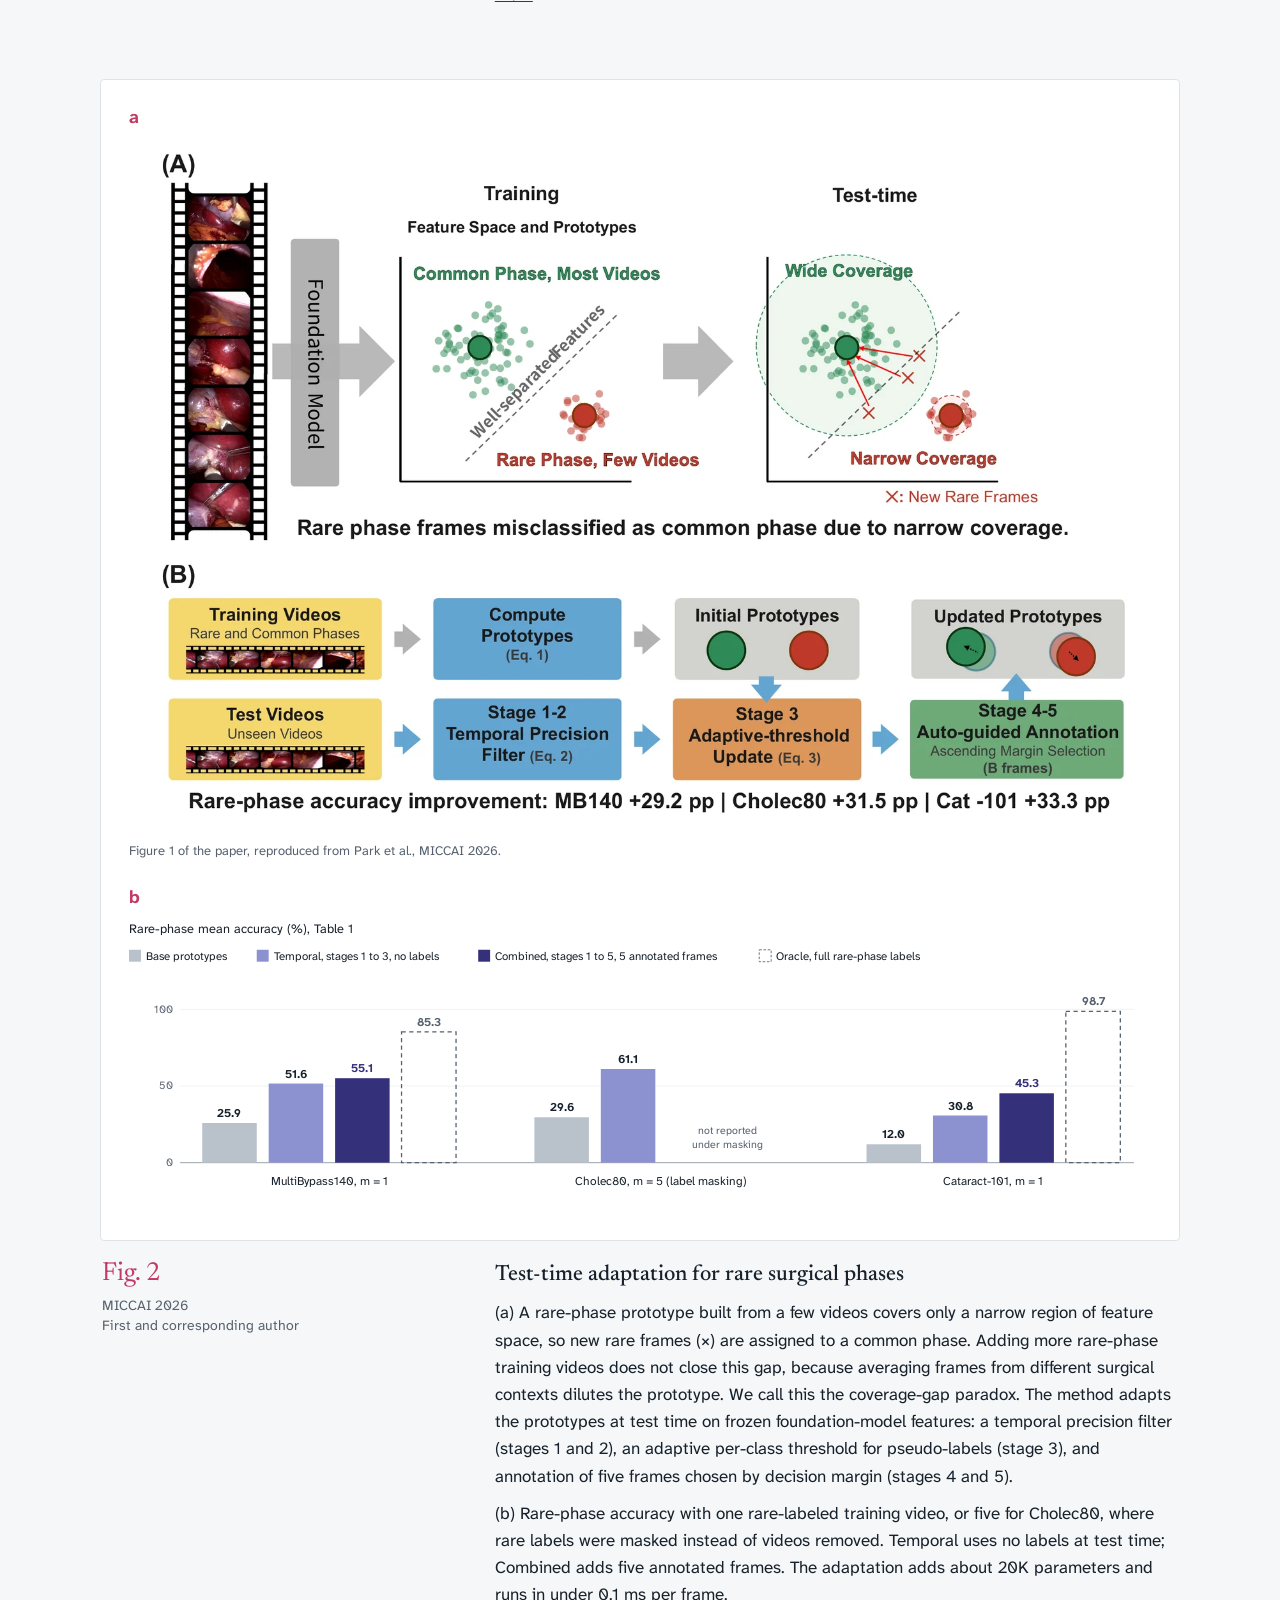
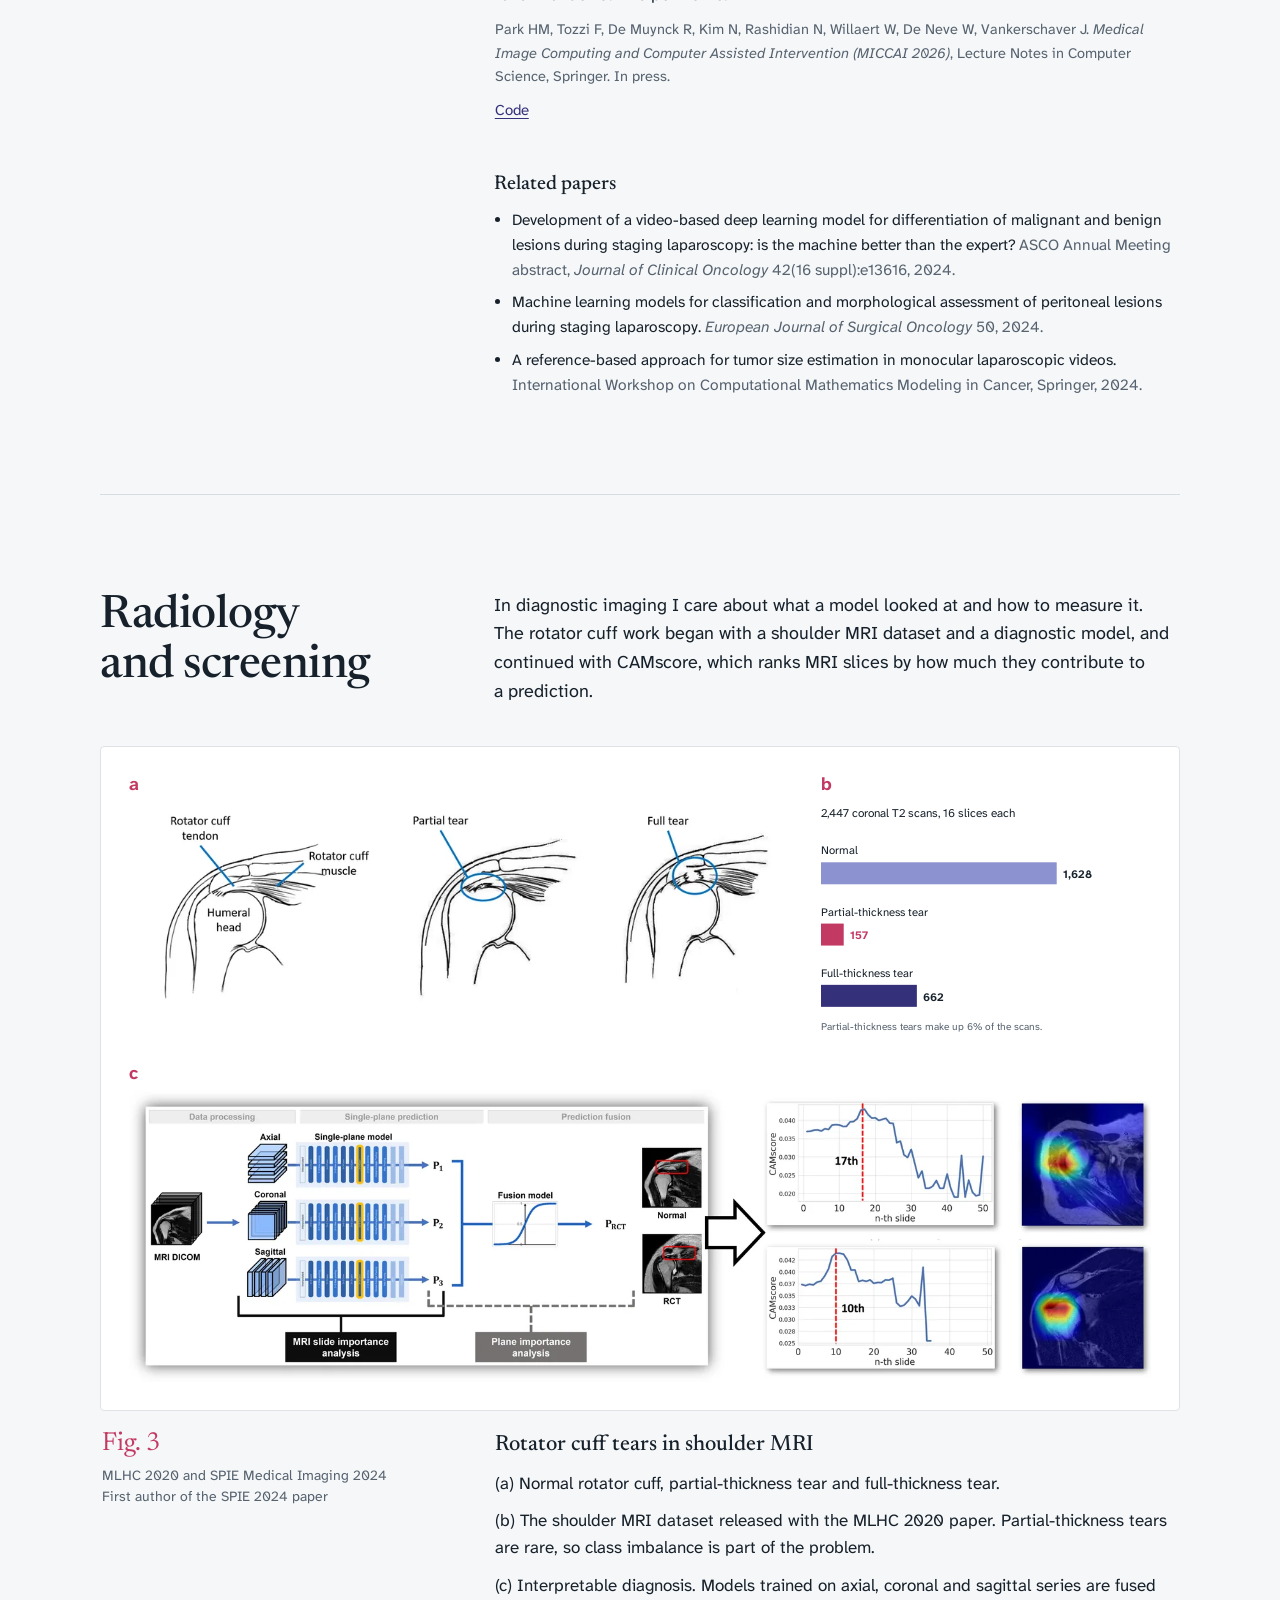
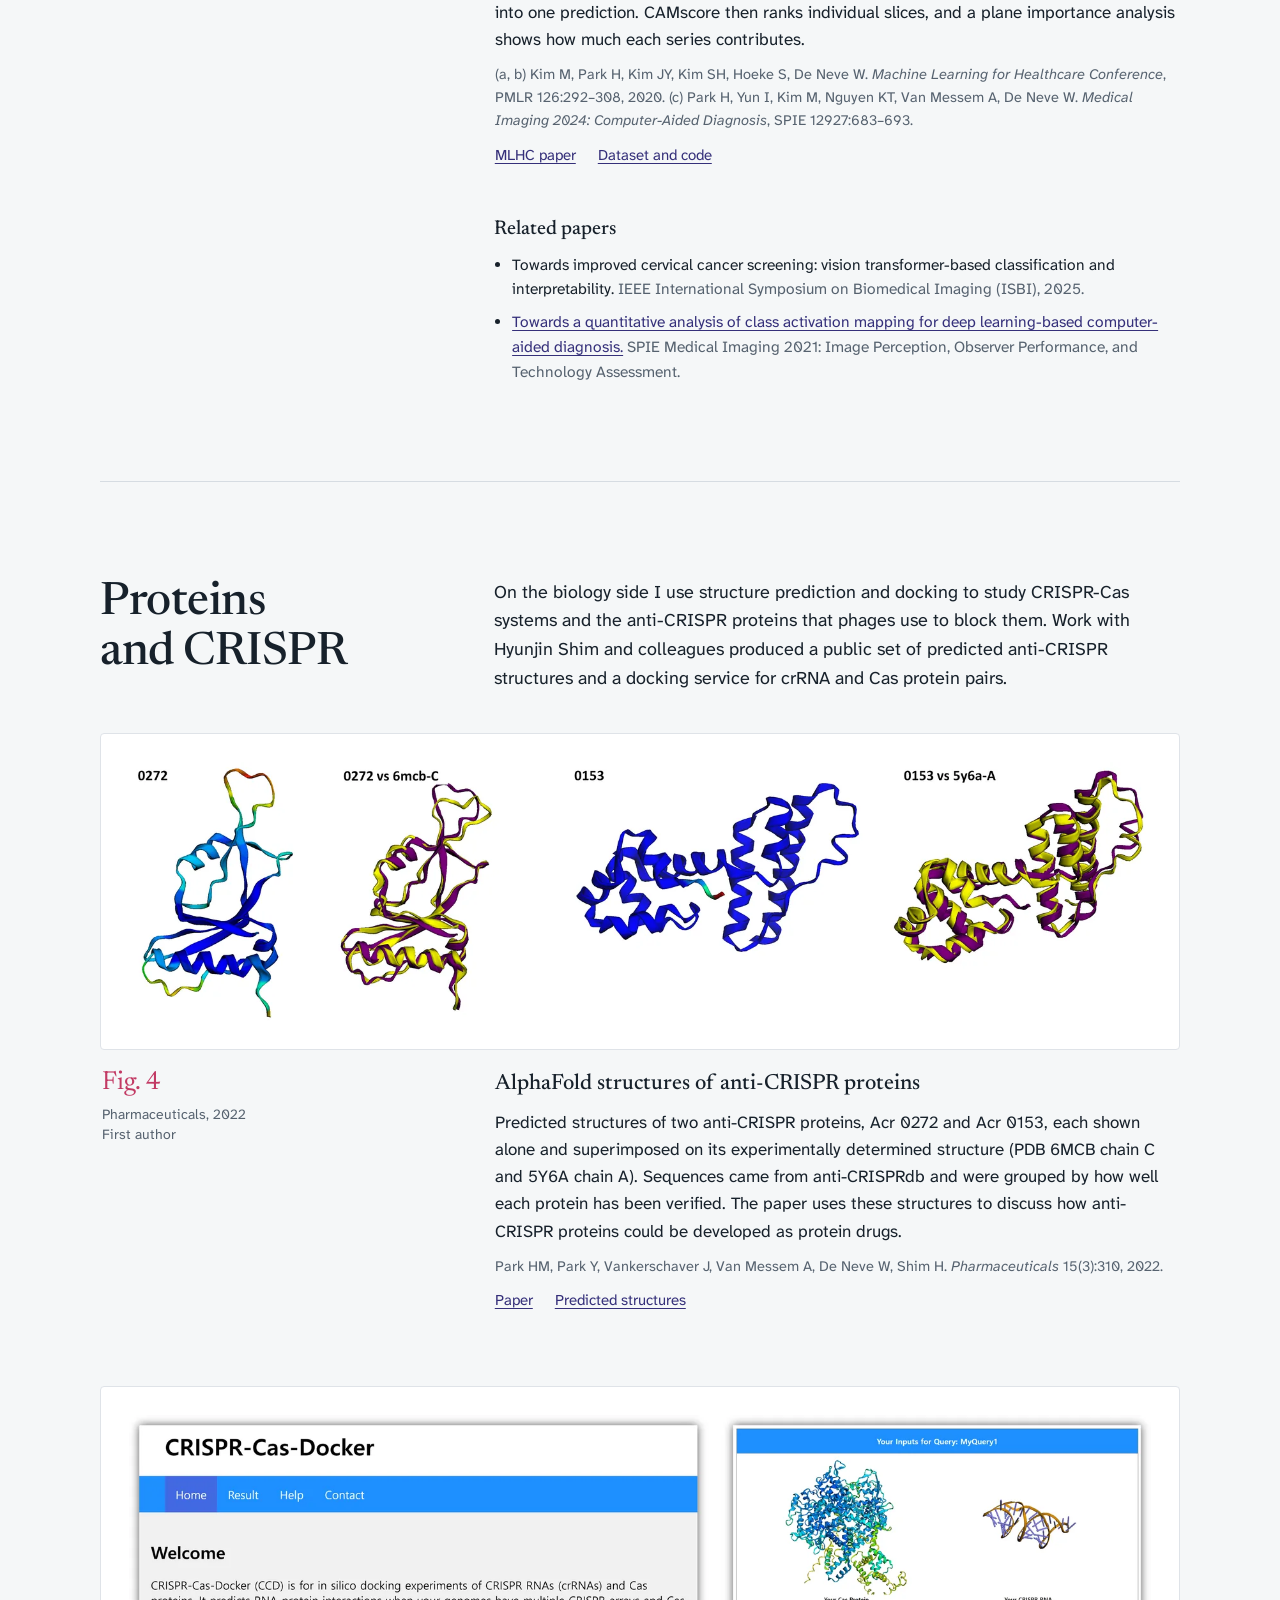
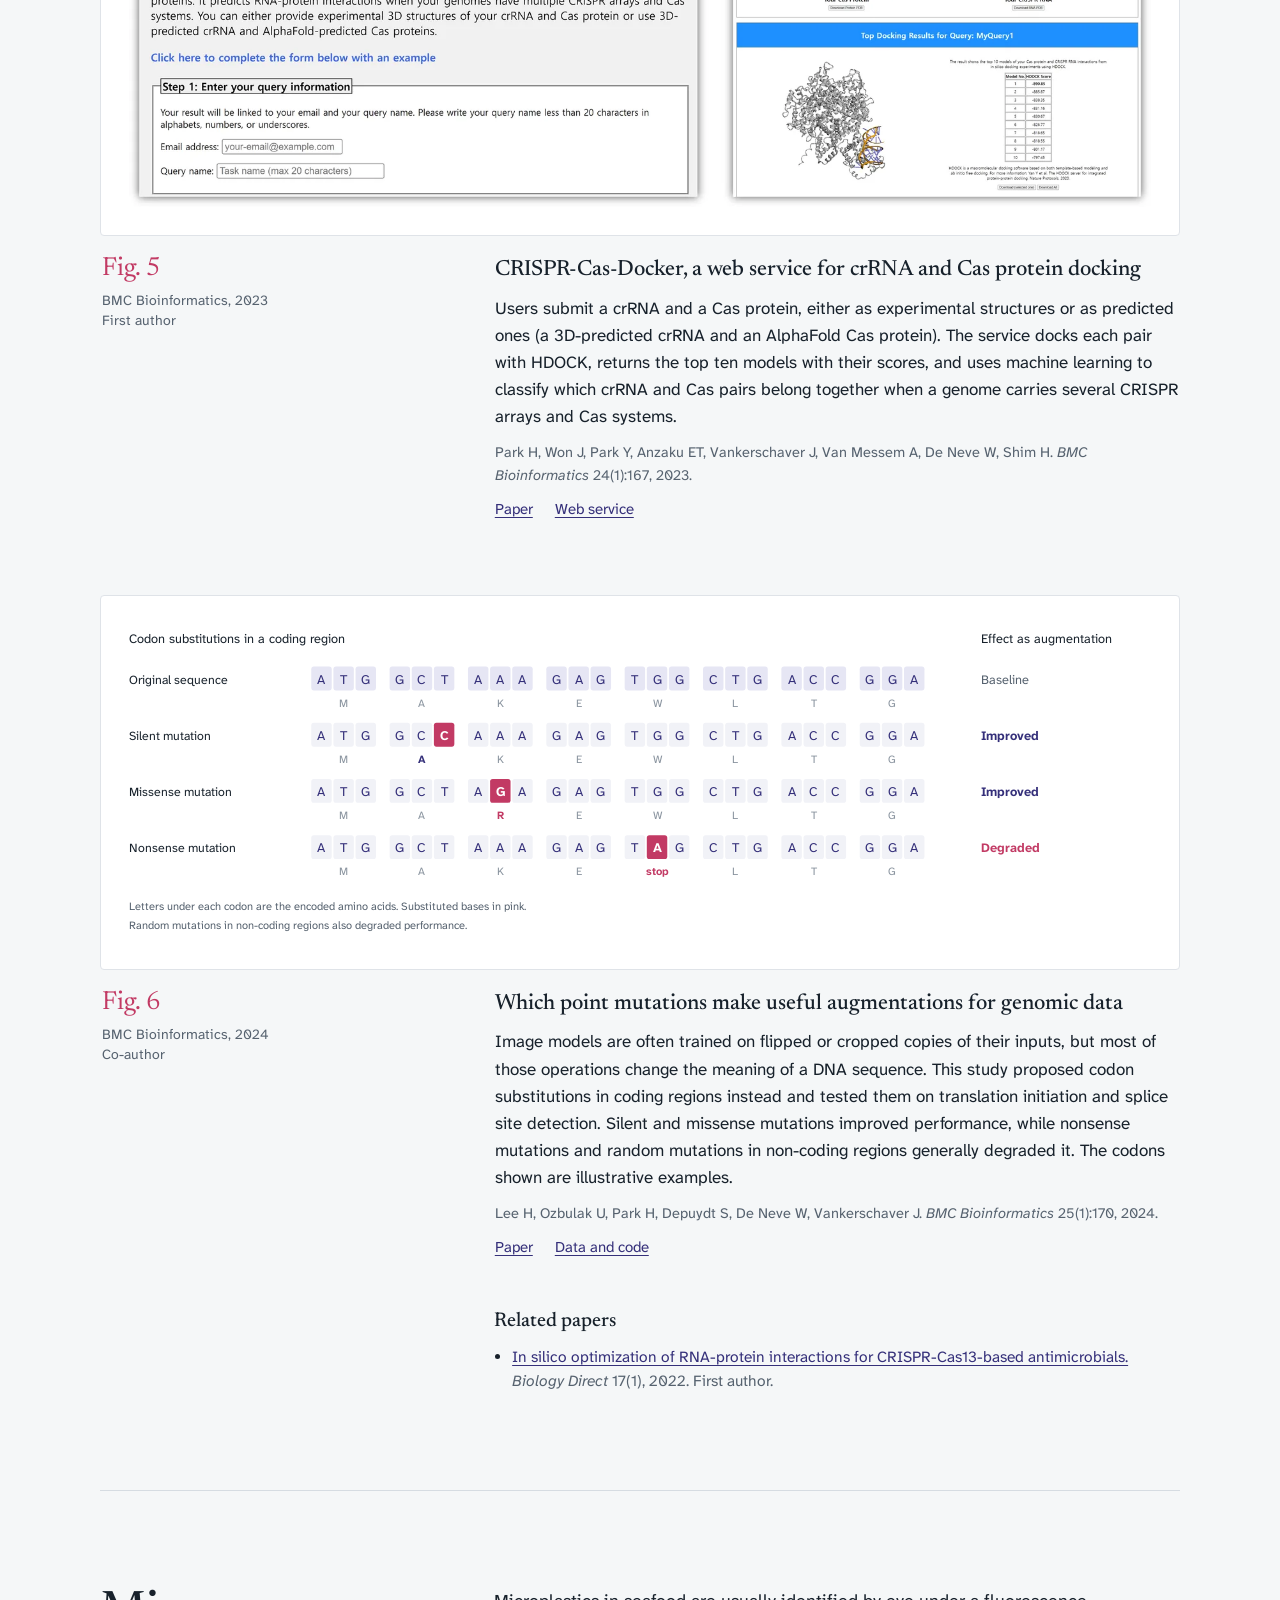
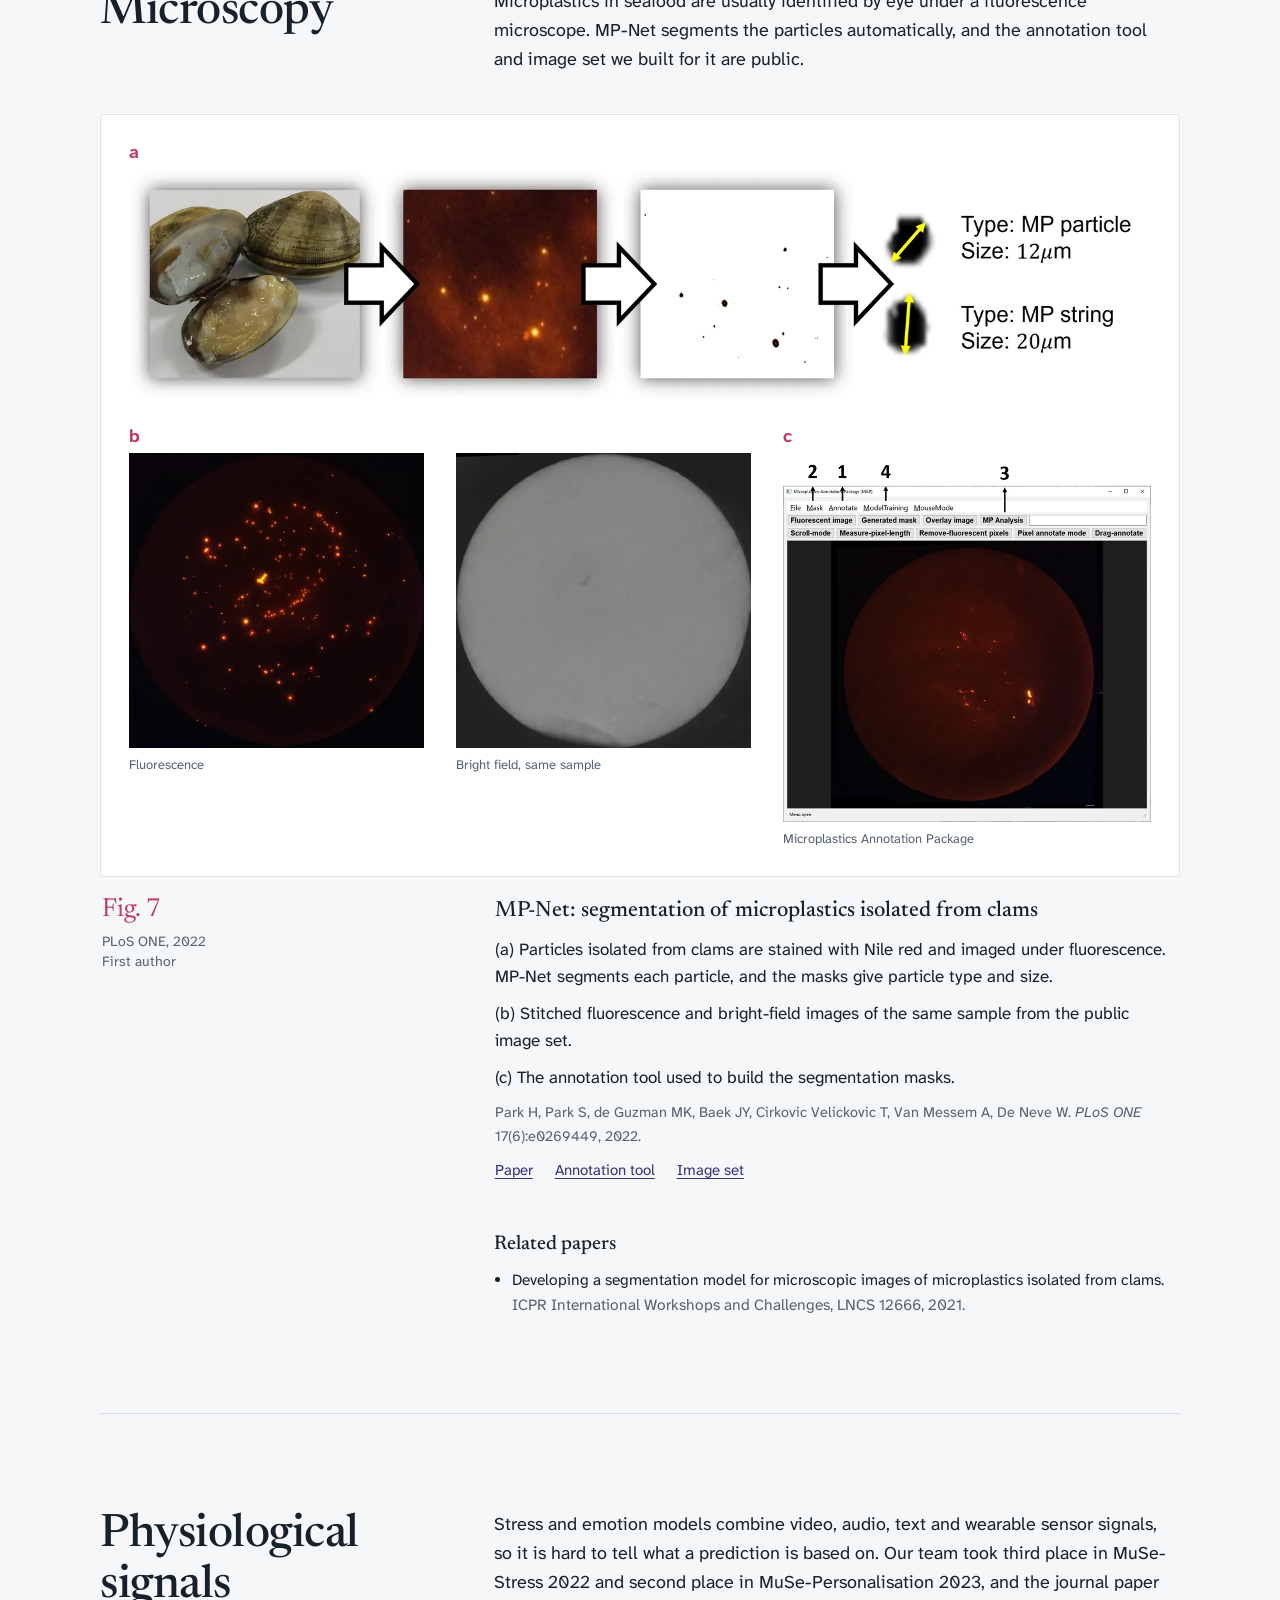
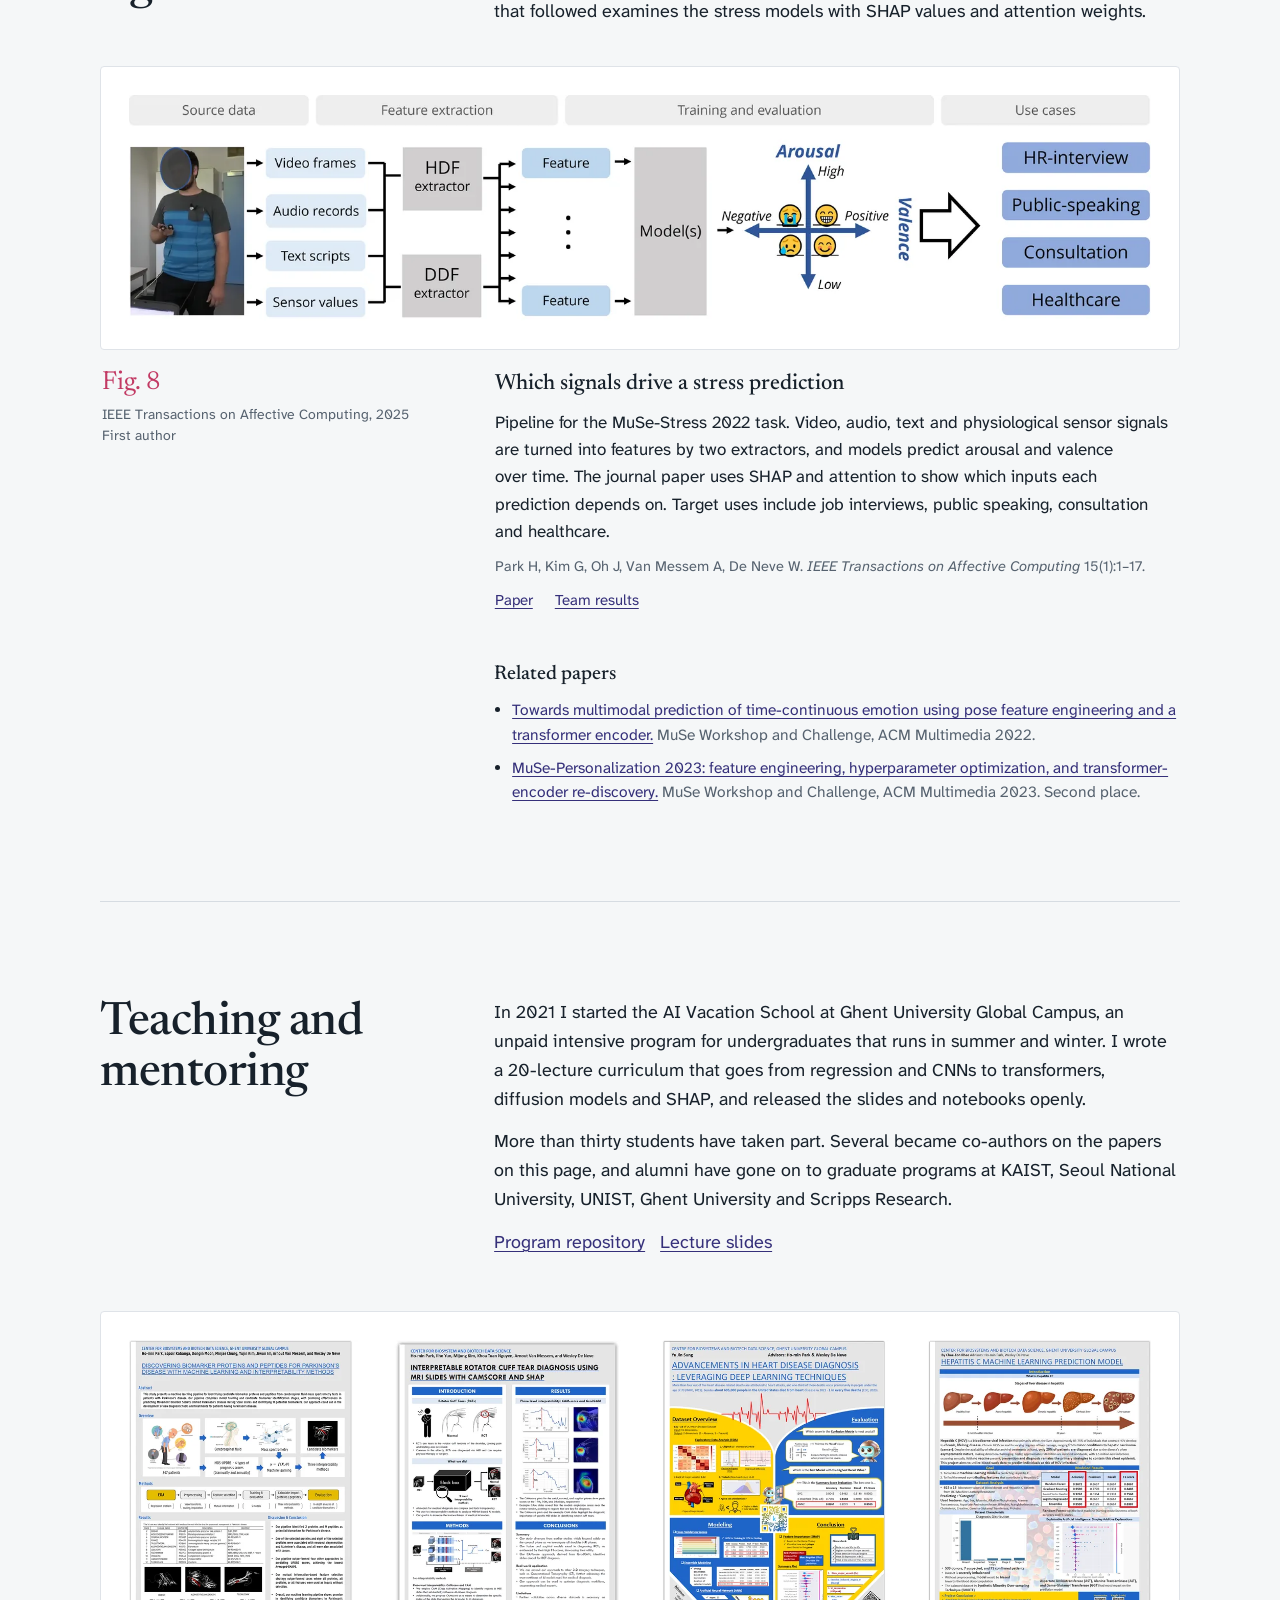
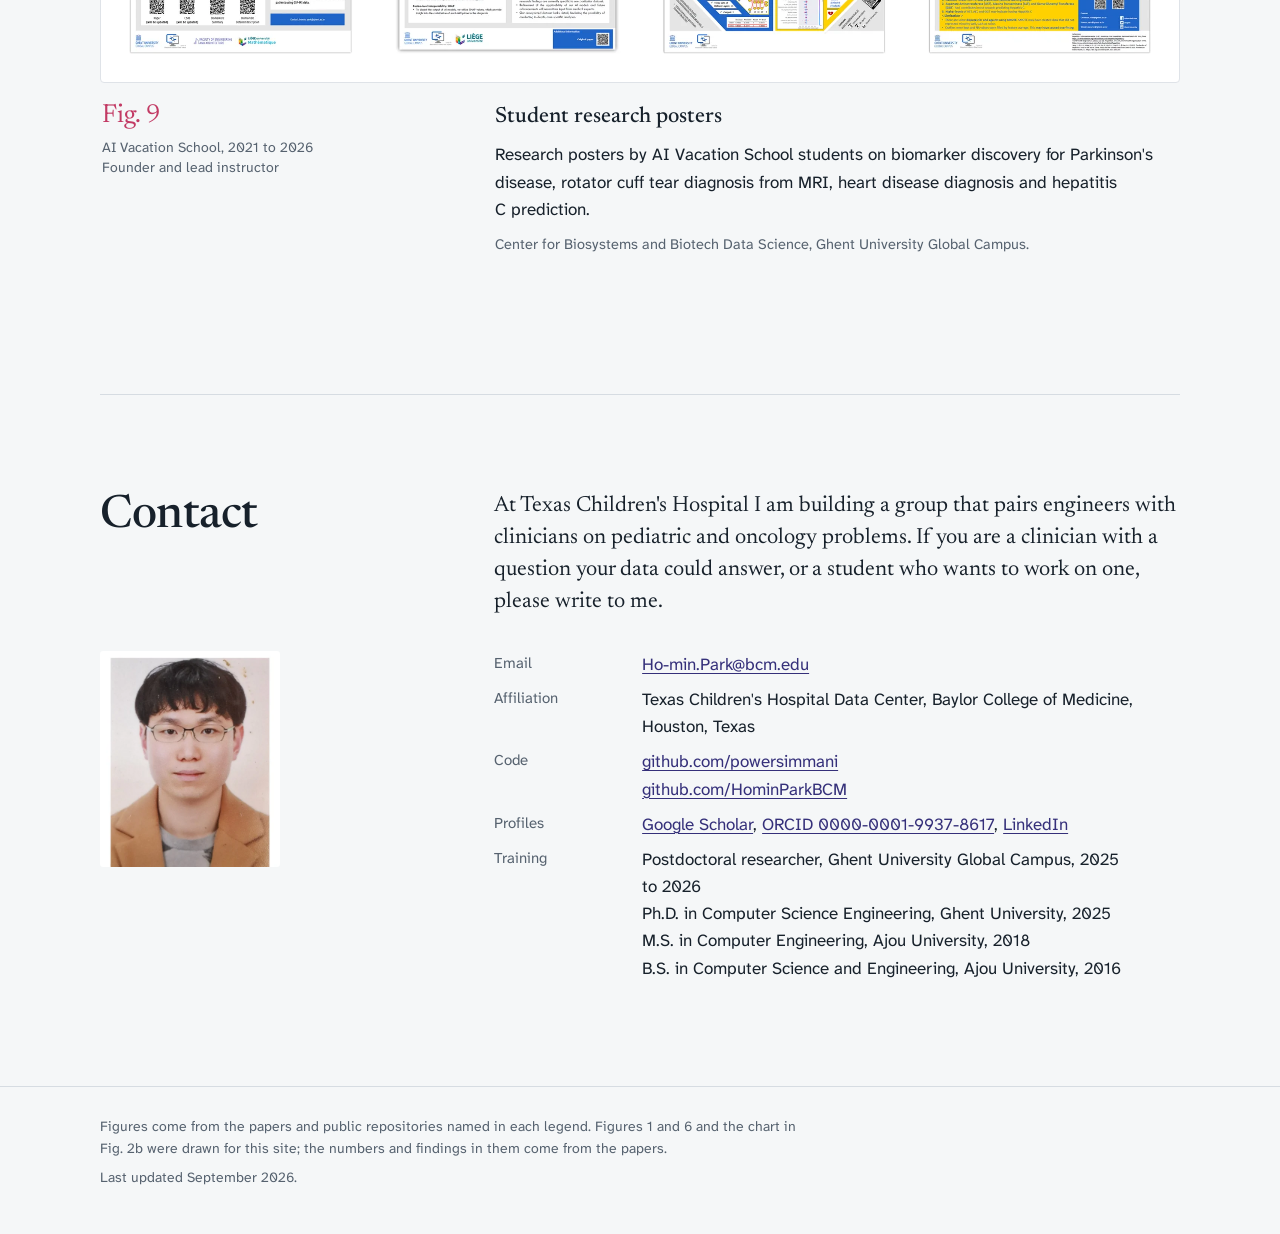
==== commit 50d0ddcc: "Remove hero MRI band; section text in a right column that reaches the edge" ====
--- a/index.html
+++ b/index.html
@@ -40,17 +40,6 @@
     <li><a href="https://orcid.org/0000-0001-9937-8617">ORCID</a></li>
     <li><a href="https://www.linkedin.com/in/park-ho-min-b46658a6">LinkedIn</a></li>
   </ul>
-  <figure class="series">
-    <div class="series-grid">
-      <span class="lab">Normal</span>
-      <div class="strip row1"><img src="assets/img/rct-mri-normal-1988.webp" srcset="assets/img/rct-mri-normal-1000.webp 1000w, assets/img/rct-mri-normal-1988.webp 1988w" sizes="(min-width: 1160px) 960px, 90vw" alt="Sixteen coronal MRI slices of a normal shoulder" loading="lazy" decoding="async"></div>
-      <span class="lab">Partial-thickness tear</span>
-      <div class="strip row2"><img src="assets/img/rct-mri-partial-1988.webp" srcset="assets/img/rct-mri-partial-1000.webp 1000w, assets/img/rct-mri-partial-1988.webp 1988w" sizes="(min-width: 1160px) 960px, 90vw" alt="Sixteen coronal MRI slices of a shoulder with a partial-thickness rotator cuff tear" loading="lazy" decoding="async"></div>
-      <span class="lab">Full-thickness tear</span>
-      <div class="strip row3"><img src="assets/img/rct-mri-full-1988.webp" srcset="assets/img/rct-mri-full-1000.webp 1000w, assets/img/rct-mri-full-1988.webp 1988w" sizes="(min-width: 1160px) 960px, 90vw" alt="Sixteen coronal MRI slices of a shoulder with a full-thickness rotator cuff tear" loading="lazy" decoding="async"></div>
-    </div>
-    <figcaption>Sixteen coronal T2-weighted slices, about 2 mm apart, for three shoulders from the rotator cuff tear dataset we released in 2020. The models behind <a href="#fig3">Fig. 3</a> read series like these.</figcaption>
-  </figure>
 </section>
 <section class="theme" id="surgery" aria-labelledby="h-surgery">
   <h2 id="h-surgery">Surgical video</h2>
@@ -471,14 +460,10 @@
 <div class="related"><h3>Related papers</h3><ul><li><a href="https://doi.org/10.1145/3551876.3554807">Towards multimodal prediction of time-continuous emotion using pose feature engineering and a transformer encoder.</a> <span>MuSe Workshop and Challenge, ACM Multimedia 2022.</span></li><li><a href="https://doi.org/10.1145/3606039.3613104">MuSe-Personalization 2023: feature engineering, hyperparameter optimization, and transformer-encoder re-discovery.</a> <span>MuSe Workshop and Challenge, ACM Multimedia 2023. Second place.</span></li></ul></div></section>
 <section class="theme" id="teaching" aria-labelledby="h-teaching">
   <h2 id="h-teaching">Teaching and mentoring</h2>
-  <div class="twocol">
-    <div>
-      <p>In 2021 I started the AI Vacation School at Ghent University Global Campus, an unpaid intensive program for undergraduates that runs in summer and winter. I wrote a 20-lecture curriculum that goes from regression and CNNs to transformers, diffusion models and SHAP, and released the slides and notebooks openly.</p>
-      <p><a href="https://github.com/powersimmani/AIVS">Program repository</a>&nbsp;&nbsp;&nbsp;<a href="https://powersimmani.github.io/AIVS_Lecture_Slides/">Lecture slides</a></p>
-    </div>
-    <div>
-      <p>More than thirty students have taken part. Several became co-authors on the papers on this page, and alumni have gone on to graduate programs at KAIST, Seoul National University, UNIST, Ghent University and Scripps Research.</p>
-    </div>
+  <div class="intro">
+    <p>In 2021 I started the AI Vacation School at Ghent University Global Campus, an unpaid intensive program for undergraduates that runs in summer and winter. I wrote a 20-lecture curriculum that goes from regression and CNNs to transformers, diffusion models and SHAP, and released the slides and notebooks openly.</p>
+    <p>More than thirty students have taken part. Several became co-authors on the papers on this page, and alumni have gone on to graduate programs at KAIST, Seoul National University, UNIST, Ghent University and Scripps Research.</p>
+    <p><a href="https://github.com/powersimmani/AIVS">Program repository</a>&nbsp;&nbsp;&nbsp;<a href="https://powersimmani.github.io/AIVS_Lecture_Slides/">Lecture slides</a></p>
   </div>
 <figure class="plate" id="fig9">
   <div class="plate-body"><button type="button" class="zoom" data-full="assets/img/aivs-posters-full.webp" aria-label="Enlarge: Four student research posters: Parkinson&#x27;s disease biomarkers, rotator cuff tear diagnosis, heart disease diagnosis and hepatitis C prediction"><img src="assets/img/aivs-posters-2000.webp" srcset="assets/img/aivs-posters-1000.webp 1000w, assets/img/aivs-posters-2000.webp 2000w" sizes="(min-width: 1160px) 1100px, 94vw" alt="Four student research posters: Parkinson&#x27;s disease biomarkers, rotator cuff tear diagnosis, heart disease diagnosis and hepatitis C prediction" loading="lazy" decoding="async"></button></div><p class="hint">Tap a figure to enlarge it.</p>
--- a/assets/css/site.css
+++ b/assets/css/site.css
@@ -126,8 +126,8 @@
 }
 .hero .post { font-size: 18px; color: var(--muted); margin: 0 0 28px; text-wrap: balance; }
 .hero .lead {
-  font-family: var(--serif); font-size: clamp(21px, 2.2vw, 25px); line-height: 1.45;
-  max-width: var(--measure); margin: 0 0 22px;
+  font-family: var(--serif); font-size: clamp(21px, 2.6vw, 30px); line-height: 1.42;
+  margin: 0 0 24px;
 }
 .hero .links { display: flex; flex-wrap: wrap; gap: 6px 22px; margin: 0; padding: 0; list-style: none; font-size: 16px; }
 
@@ -152,13 +152,24 @@
 @keyframes scan { from { clip-path: inset(0 100% 0 0); } to { clip-path: inset(0 0 0 0); } }
 
 /* Sections */
-.theme { padding: clamp(56px, 8vw, 96px) 0 8px; border-top: 1px solid var(--rule); margin-top: 56px; }
+.theme {
+  padding: clamp(56px, 8vw, 96px) 0 8px; border-top: 1px solid var(--rule); margin-top: 56px;
+  display: grid; grid-template-columns: minmax(0, 1fr) minmax(0, 2fr); column-gap: clamp(28px, 4vw, 56px); align-items: start;
+}
+.theme > * { grid-column: 1 / -1; }
+.theme > h2 { grid-column: 1; }
+.theme > .intro, .theme > .invite, .theme > .related { grid-column: 2; }
+@media (max-width: 820px) {
+  .theme { grid-template-columns: minmax(0, 1fr); }
+  .theme > h2, .theme > .intro, .theme > .invite, .theme > .related { grid-column: 1; }
+}
 .theme:first-of-type { margin-top: 40px; }
 .theme h2 {
   font-family: var(--serif); font-weight: 500; font-size: clamp(32px, 4.2vw, 46px);
   line-height: 1.1; letter-spacing: -0.01em; margin: 0 0 14px;
 }
-.theme .intro { max-width: var(--measure); margin: 0 0 36px; color: var(--ink); }
+.theme .intro { margin: 0 0 40px; color: var(--ink); font-size: 18px; }
+.theme .intro p { margin: 0 0 14px; }
 
 /* Figure plates */
 .plate { margin: 0 0 64px; }
@@ -187,7 +198,7 @@
 .zoom img { width: 100%; }
 
 .plate figcaption {
-  display: grid; grid-template-columns: 200px minmax(0, 1fr); gap: 8px 28px;
+  display: grid; grid-template-columns: minmax(0, 1fr) minmax(0, 2fr); gap: 8px clamp(28px, 4vw, 56px);
   padding: 20px 2px 0;
 }
 .plate .meta { font-size: 14px; color: var(--muted); line-height: 1.45; }
@@ -198,7 +209,7 @@
 .plate .fig-title {
   font-family: var(--serif); font-size: 22px; line-height: 1.3; font-weight: 500; margin: 0 0 8px;
 }
-.plate .legend p { margin: 0 0 10px; max-width: 70ch; }
+.plate .legend p { margin: 0 0 10px; }
 .plate .cite { font-size: 14.5px; color: var(--muted); }
 .plate .cite i { font-style: italic; }
 .plate .res { font-size: 15px; margin-top: 4px; }
@@ -208,7 +219,7 @@
   .plate .fig-no { display: inline; font-size: 22px; margin-right: 8px; }
 }
 
-.related { margin: -28px 0 24px; max-width: 78ch; }
+.related { margin: -28px 0 24px; }
 .related h3 { font-family: var(--serif); font-weight: 500; font-size: 20px; margin: 0 0 8px; }
 .related ul { margin: 0; padding: 0 0 0 18px; }
 .related li { margin: 0 0 8px; font-size: 15.5px; }
@@ -219,7 +230,7 @@
 .twocol p { margin: 0 0 14px; max-width: 62ch; }
 @media (max-width: 820px) { .twocol { grid-template-columns: 1fr; } }
 
-.contact { display: grid; grid-template-columns: 180px minmax(0, 1fr); gap: 28px 40px; align-items: start; margin-bottom: 24px; }
+.contact { display: grid; grid-template-columns: minmax(0, 1fr) minmax(0, 2fr); gap: 28px clamp(28px, 4vw, 56px); align-items: start; margin-bottom: 24px; }
 .contact img { width: 180px; border-radius: 3px; }
 .contact dl { display: grid; grid-template-columns: 130px minmax(0, 1fr); gap: 8px 18px; margin: 0; }
 .contact dt { color: var(--muted); font-size: 15px; }
@@ -230,7 +241,7 @@
   .contact dl { grid-template-columns: 1fr; gap: 0; }
   .contact dd { margin-bottom: 10px; }
 }
-.invite { font-family: var(--serif); font-size: 22px; line-height: 1.45; max-width: var(--measure); margin: 0 0 26px; }
+.invite { font-family: var(--serif); font-size: 22px; line-height: 1.45; margin: 0 0 32px; }
 
 .site-foot { border-top: 1px solid var(--rule); margin-top: 72px; padding: 28px 0 40px; color: var(--muted); font-size: 14px; }
 .site-foot p { margin: 0 0 6px; max-width: 80ch; }
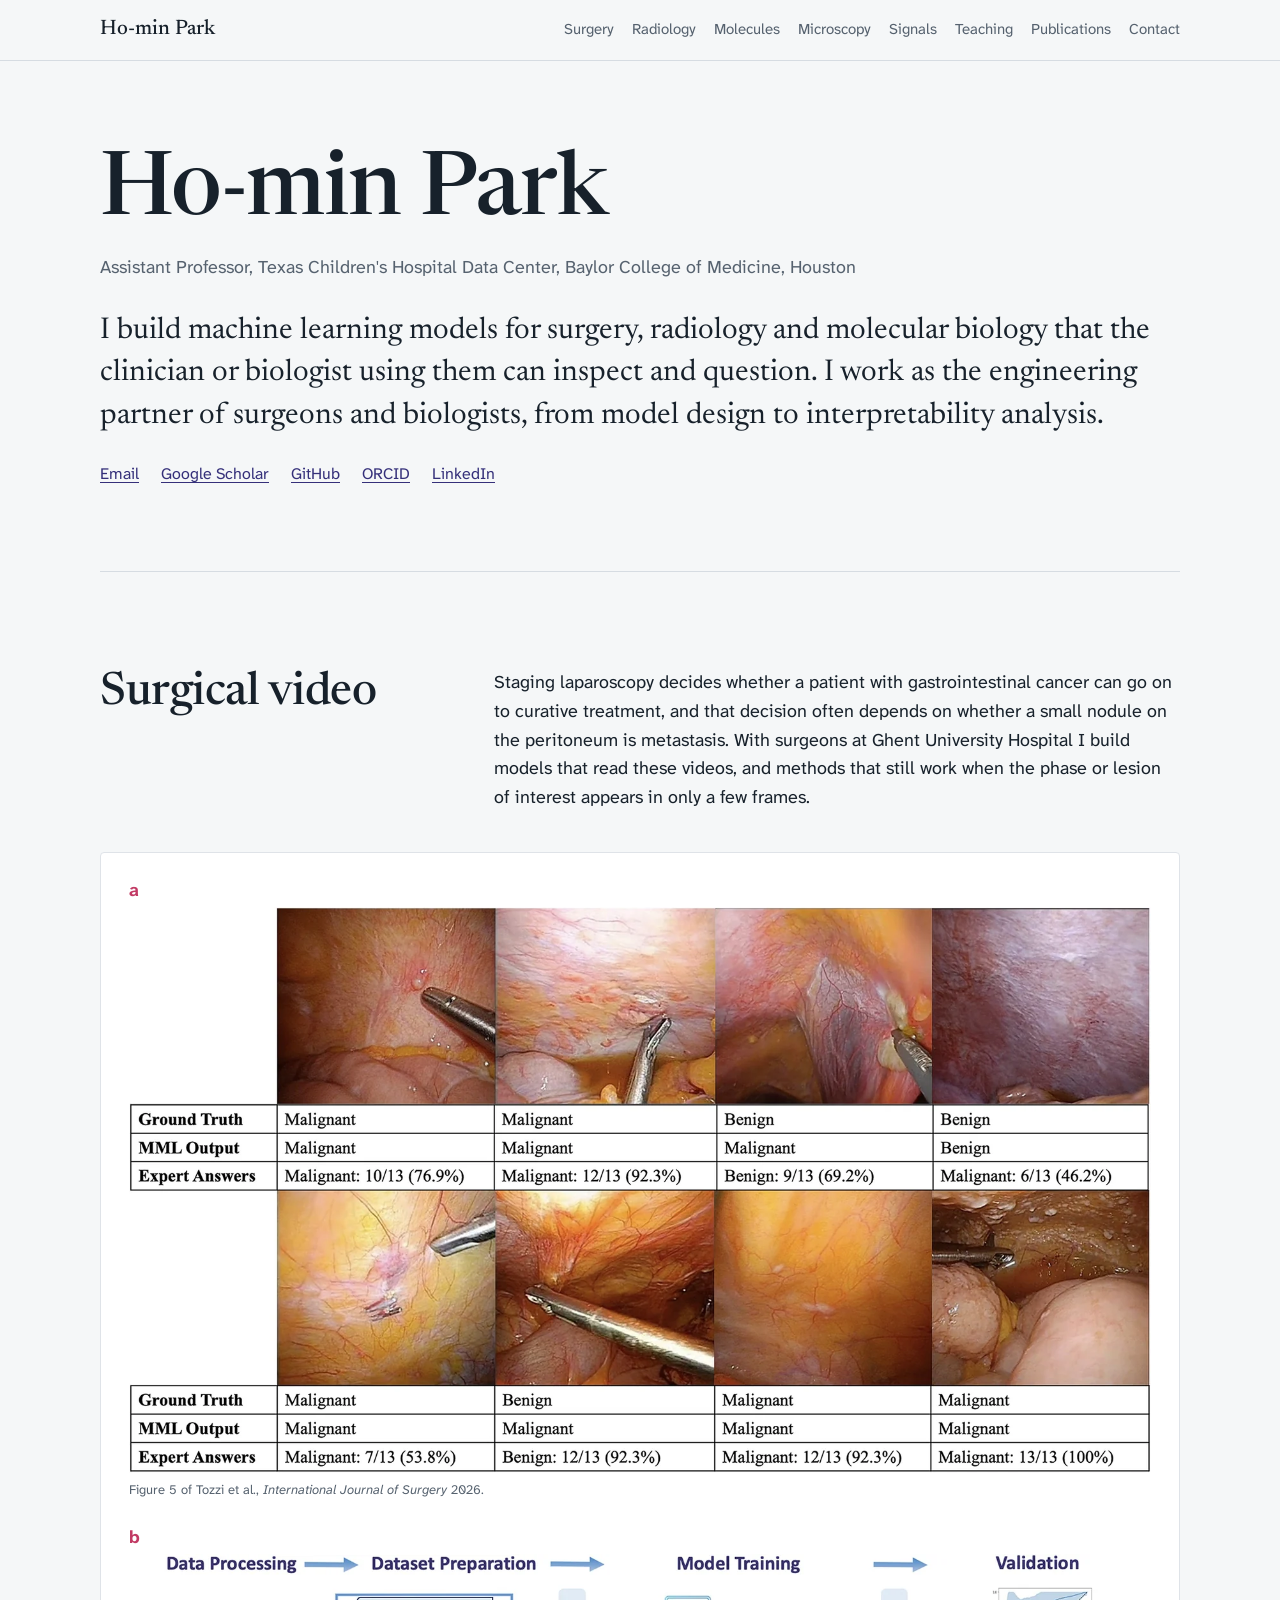
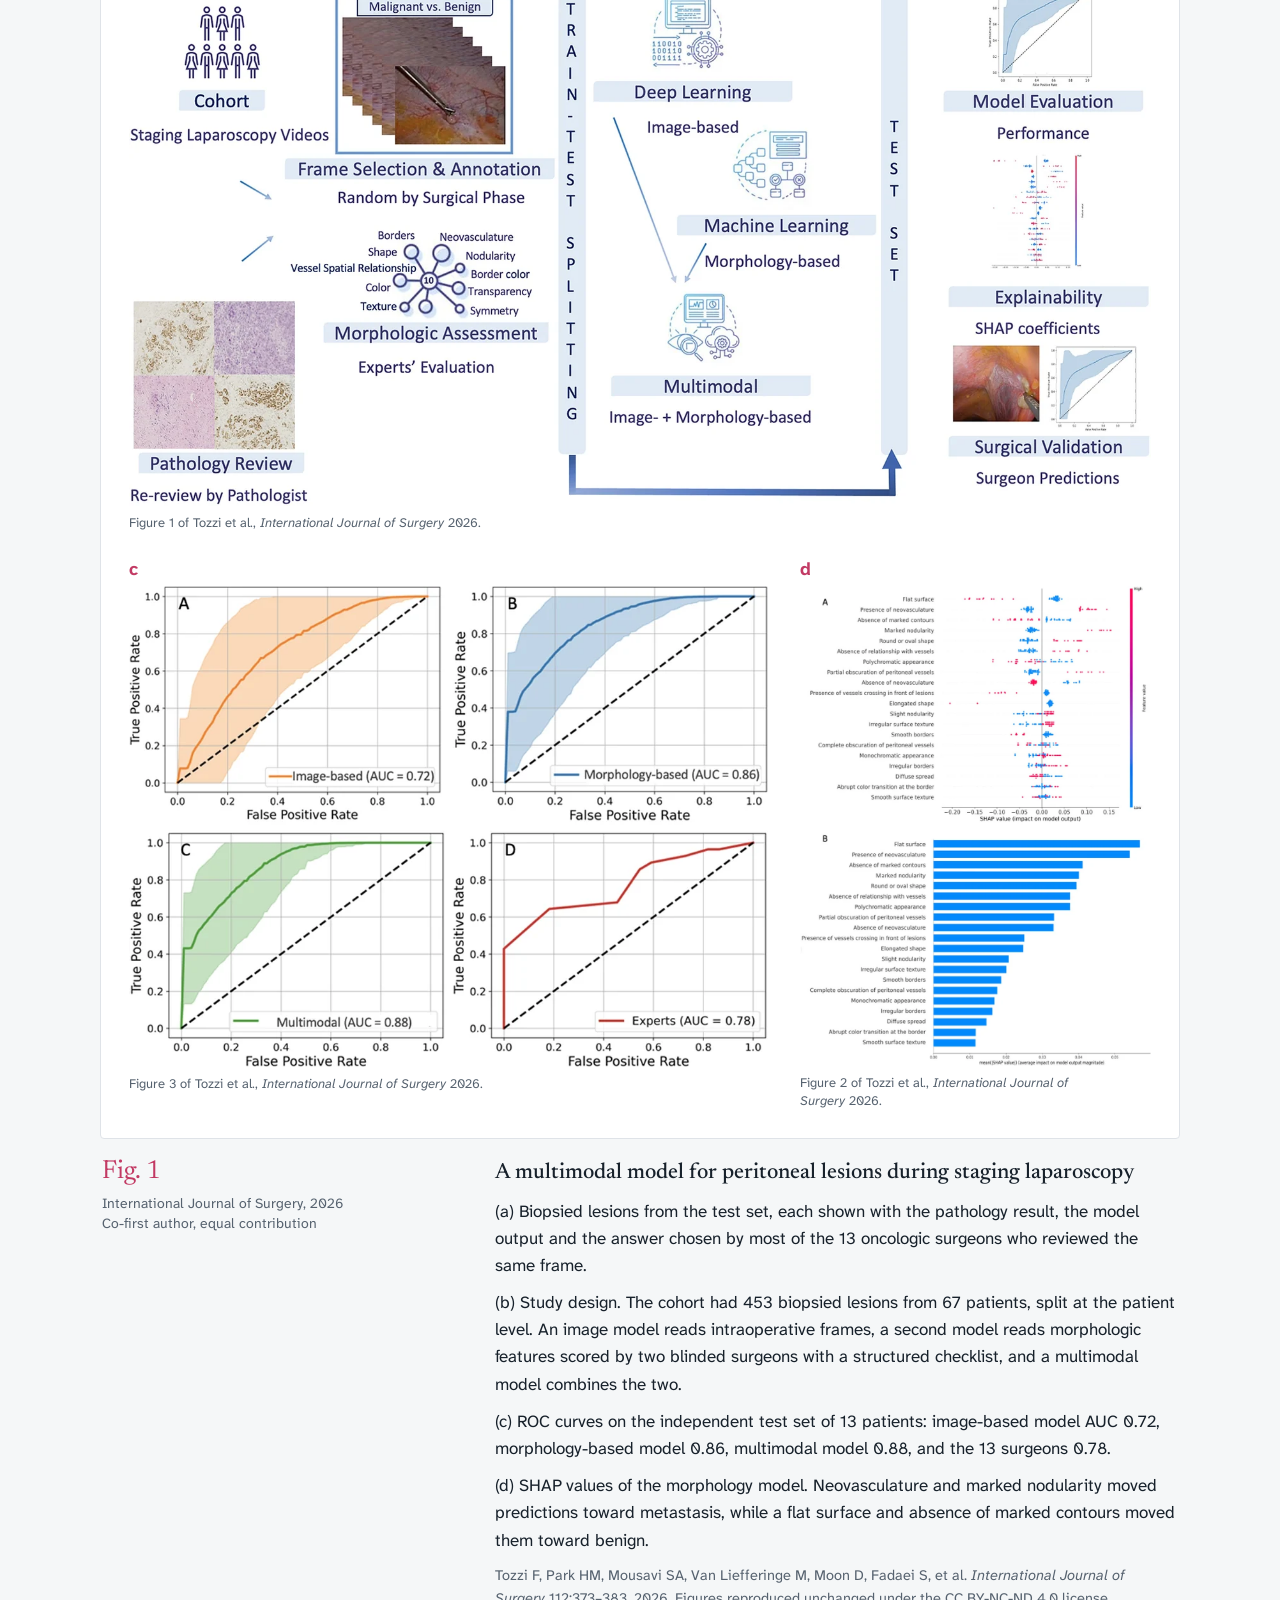
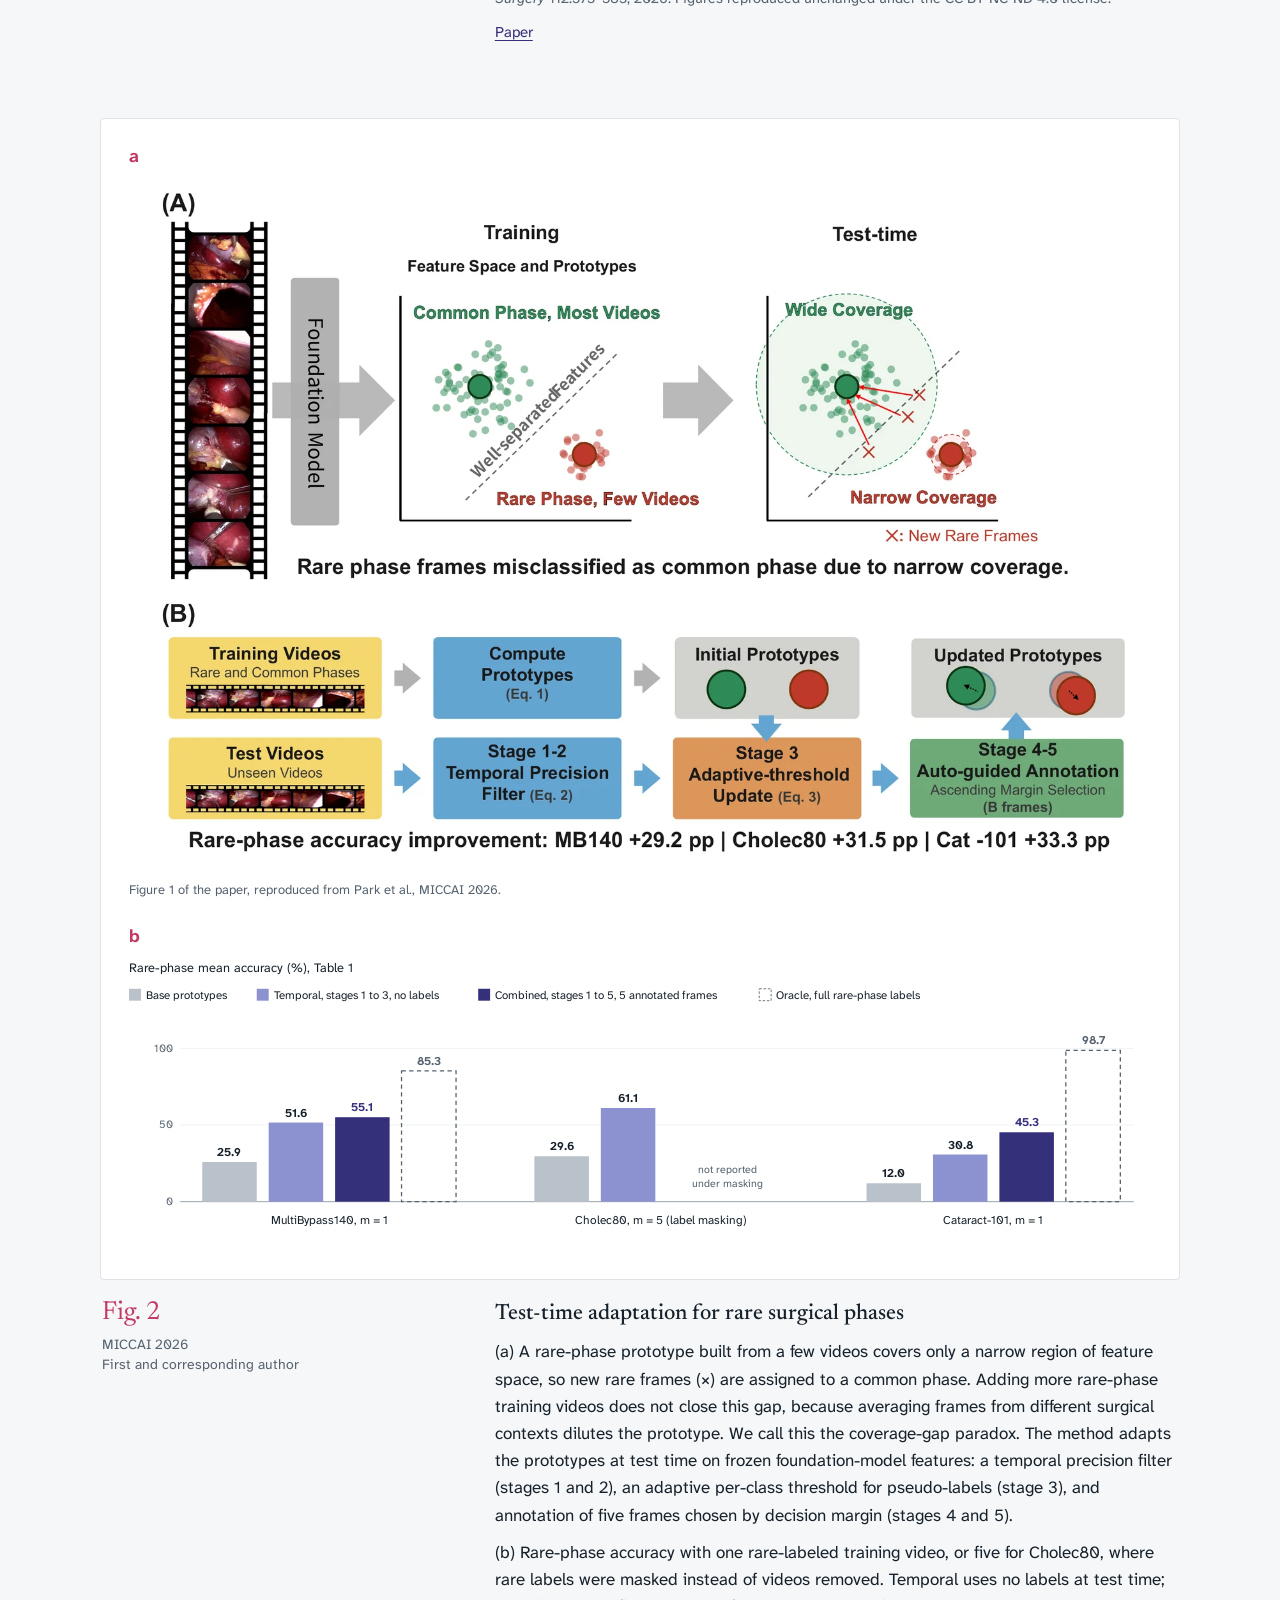
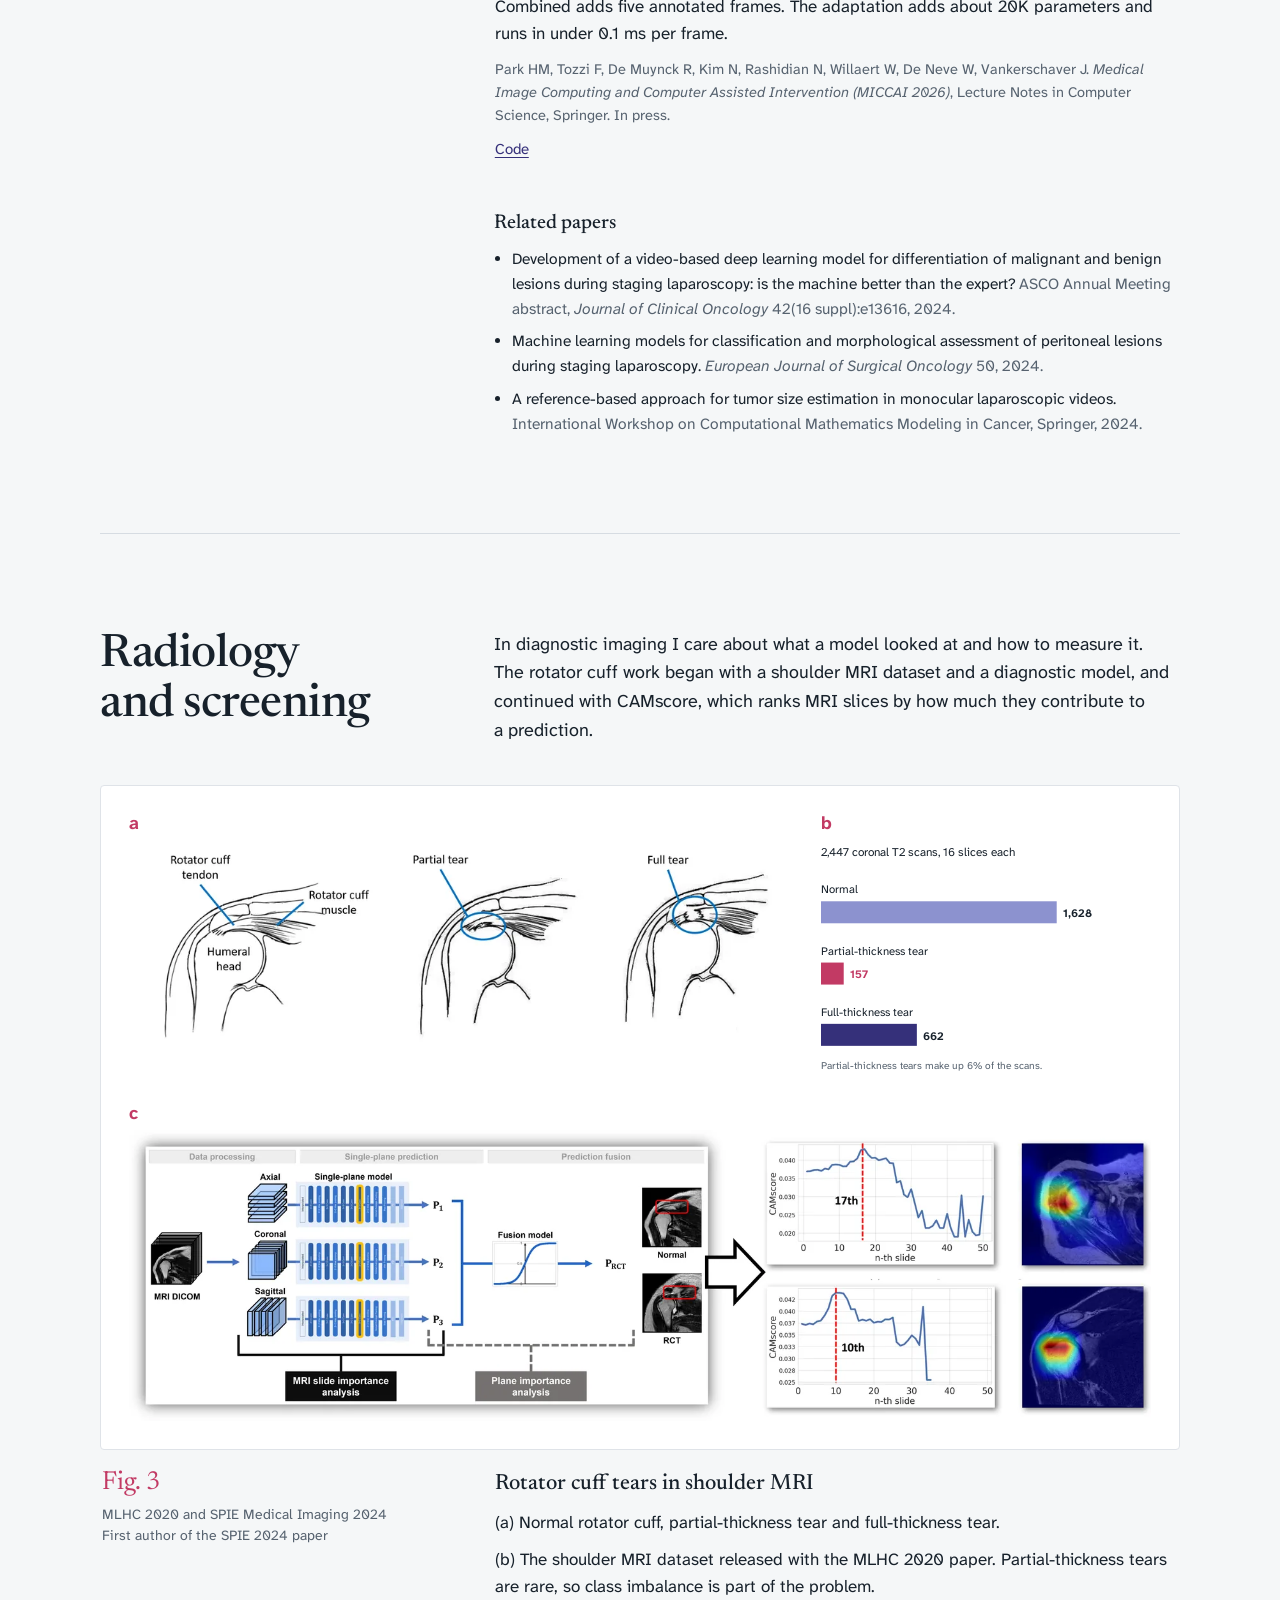
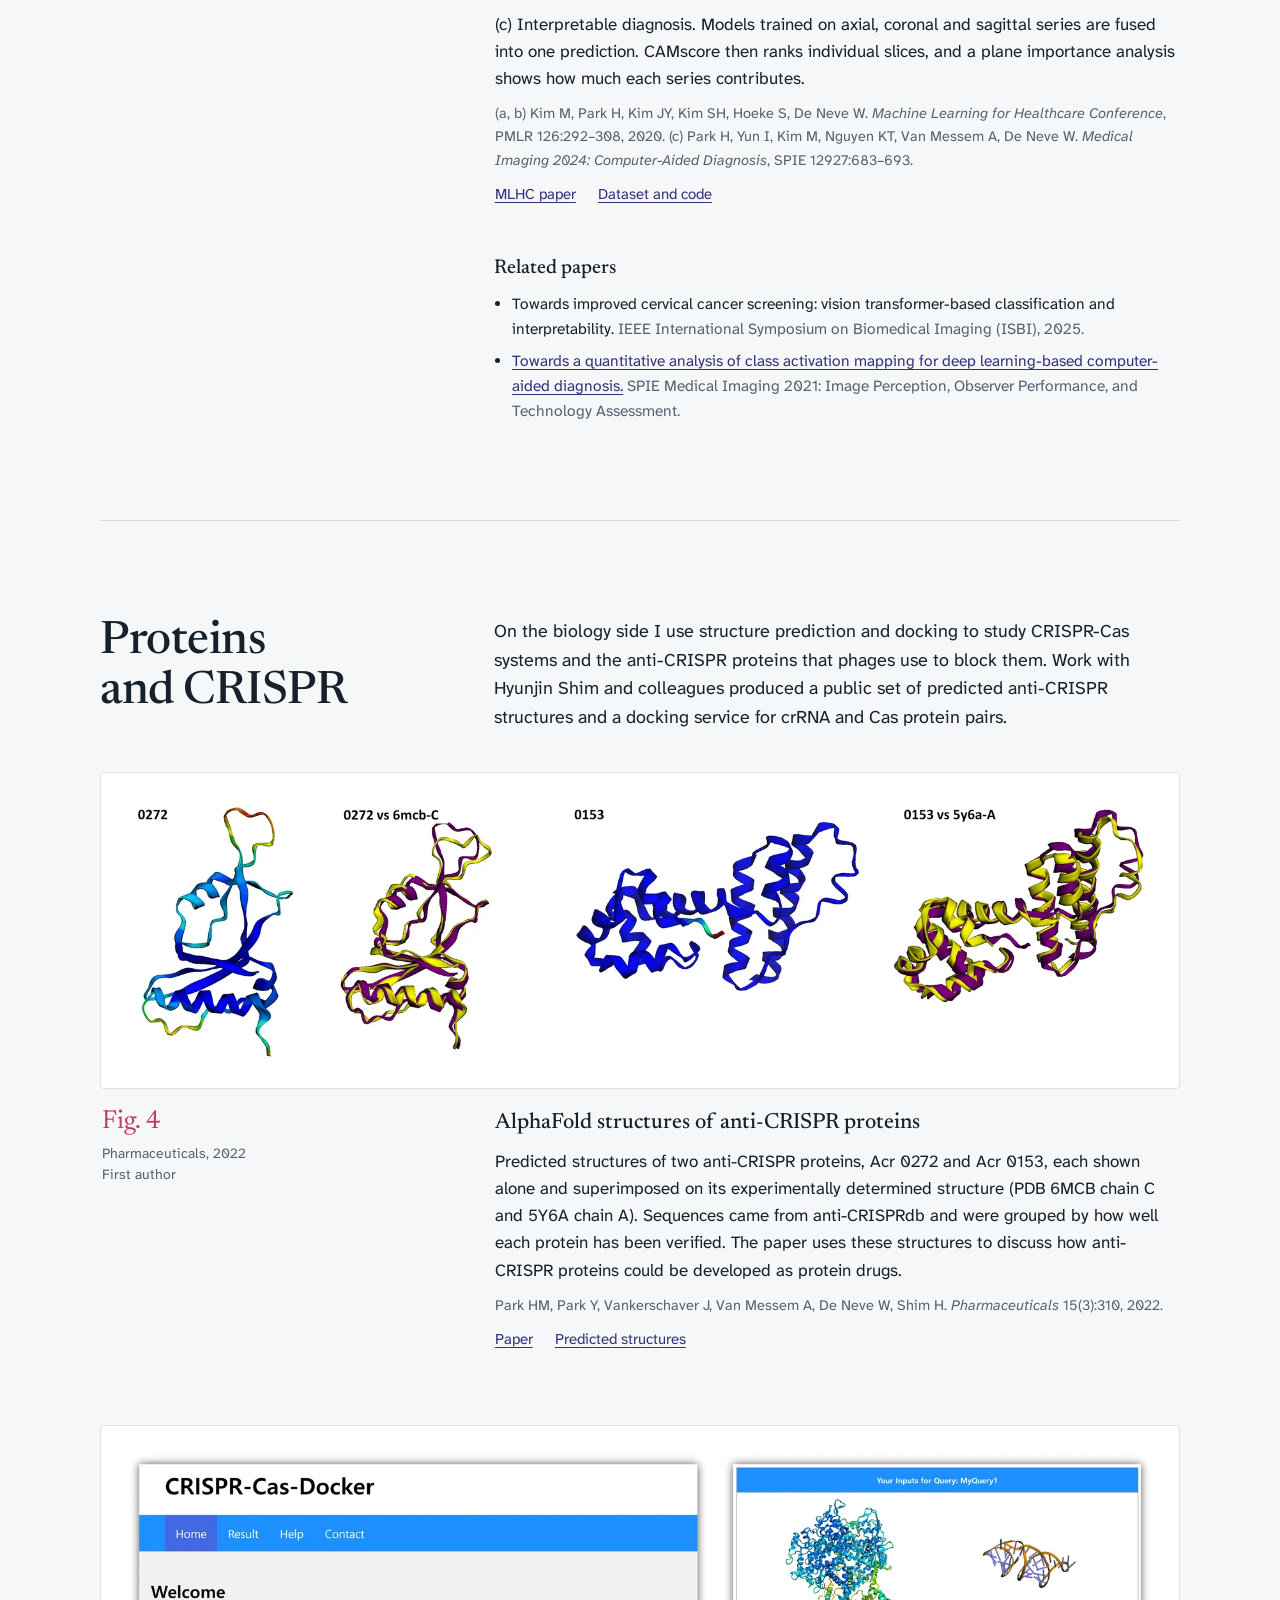
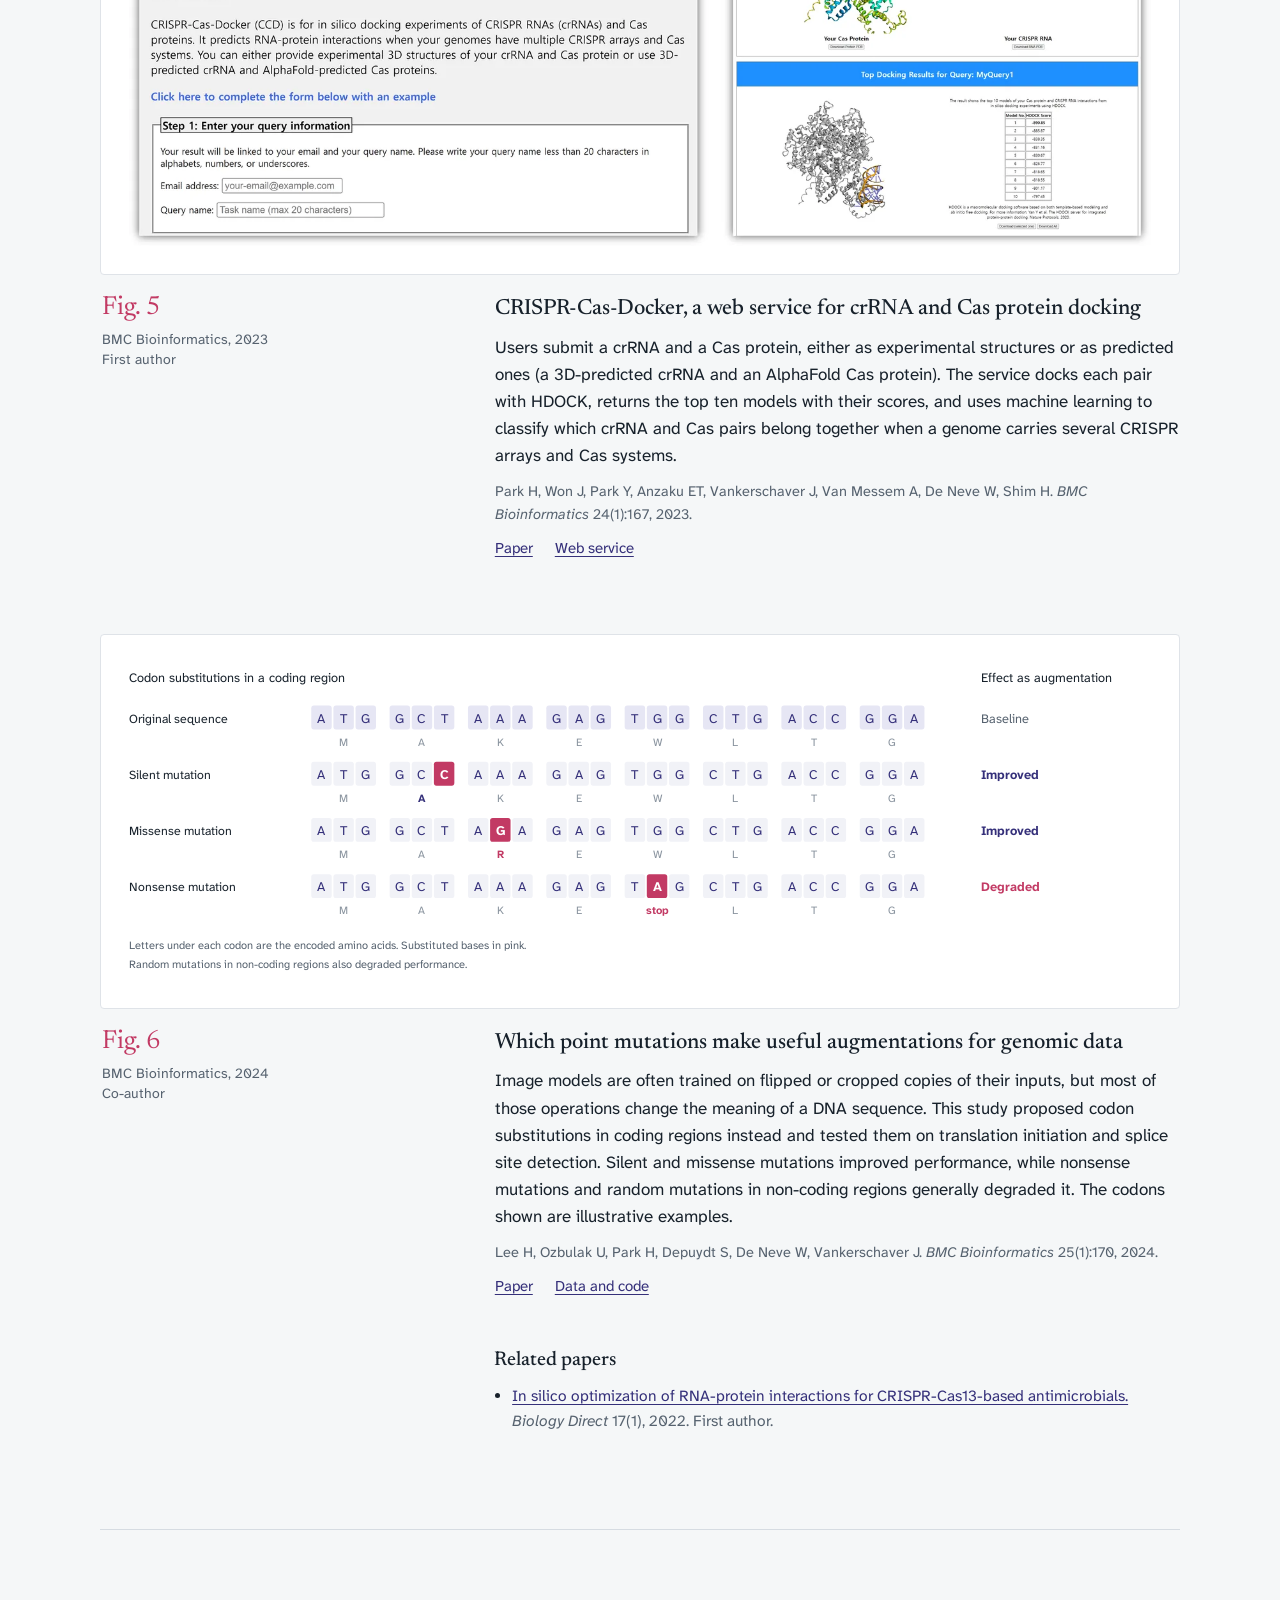
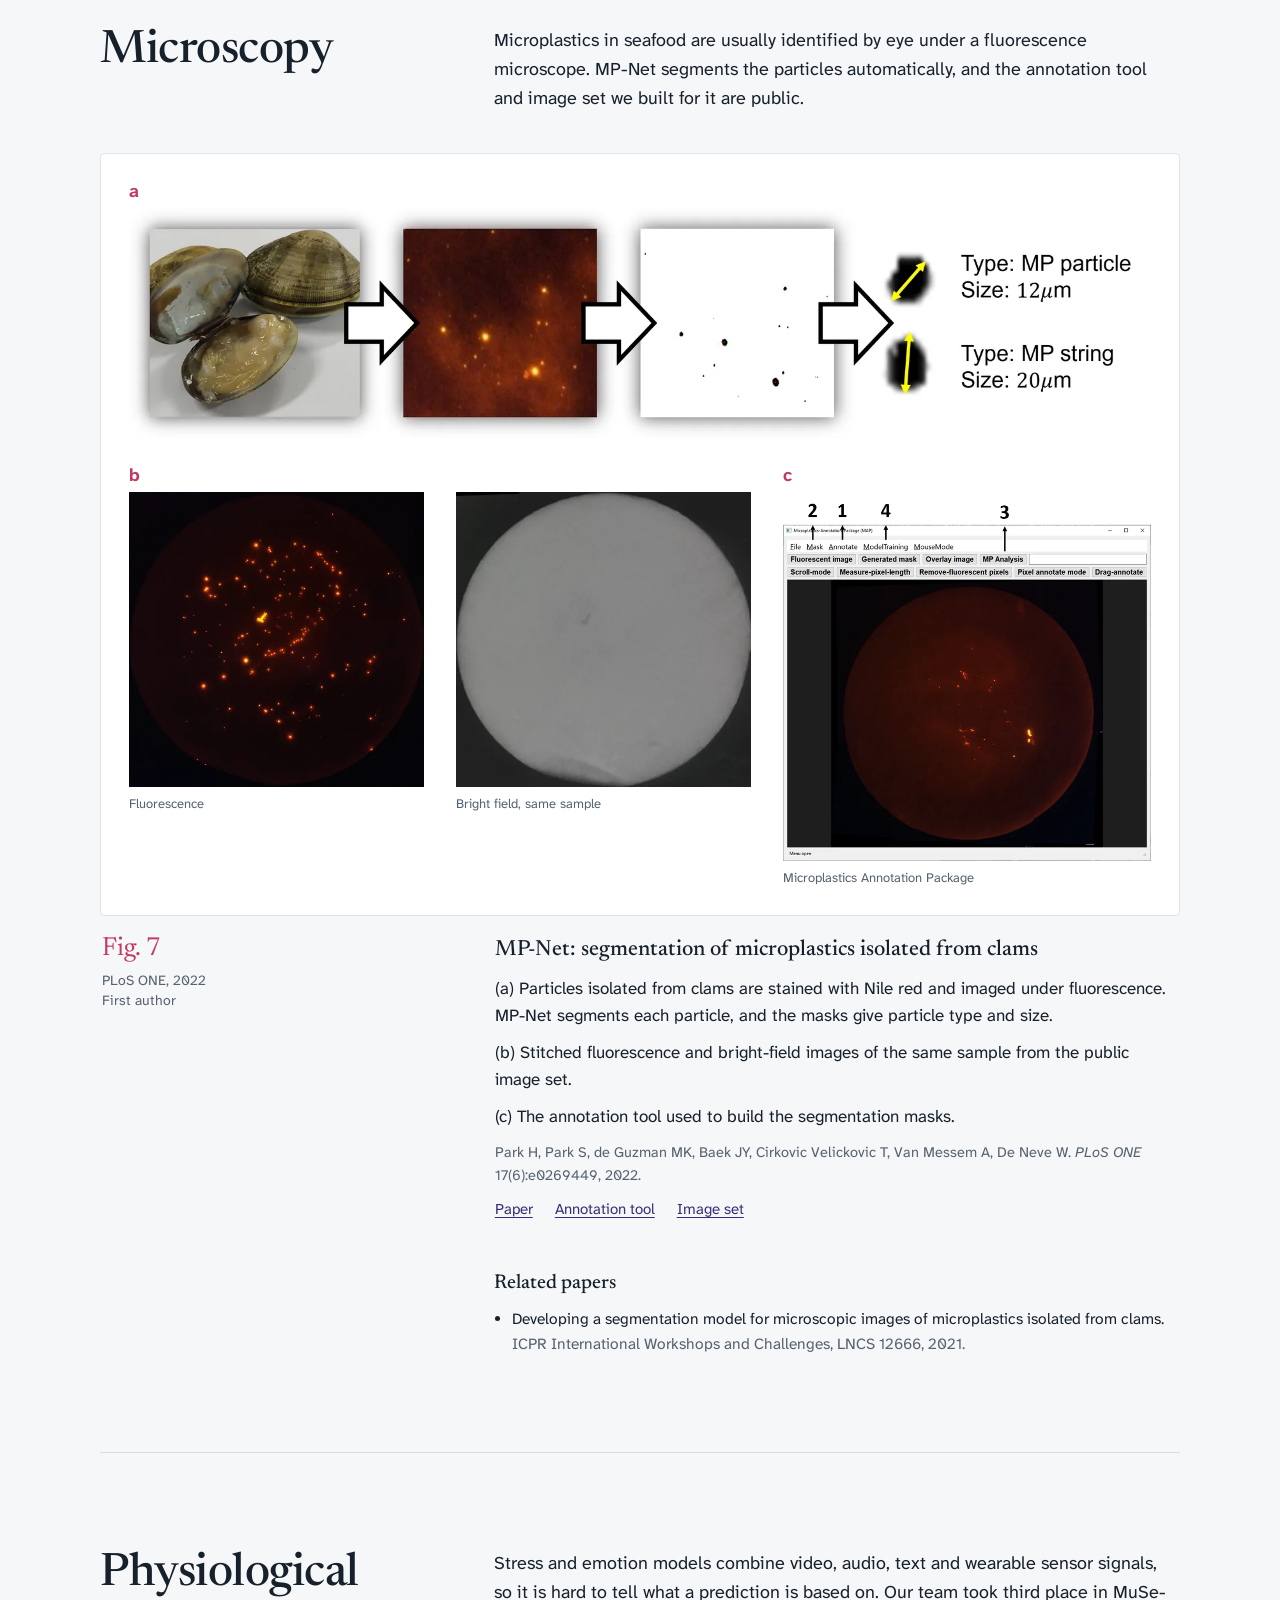
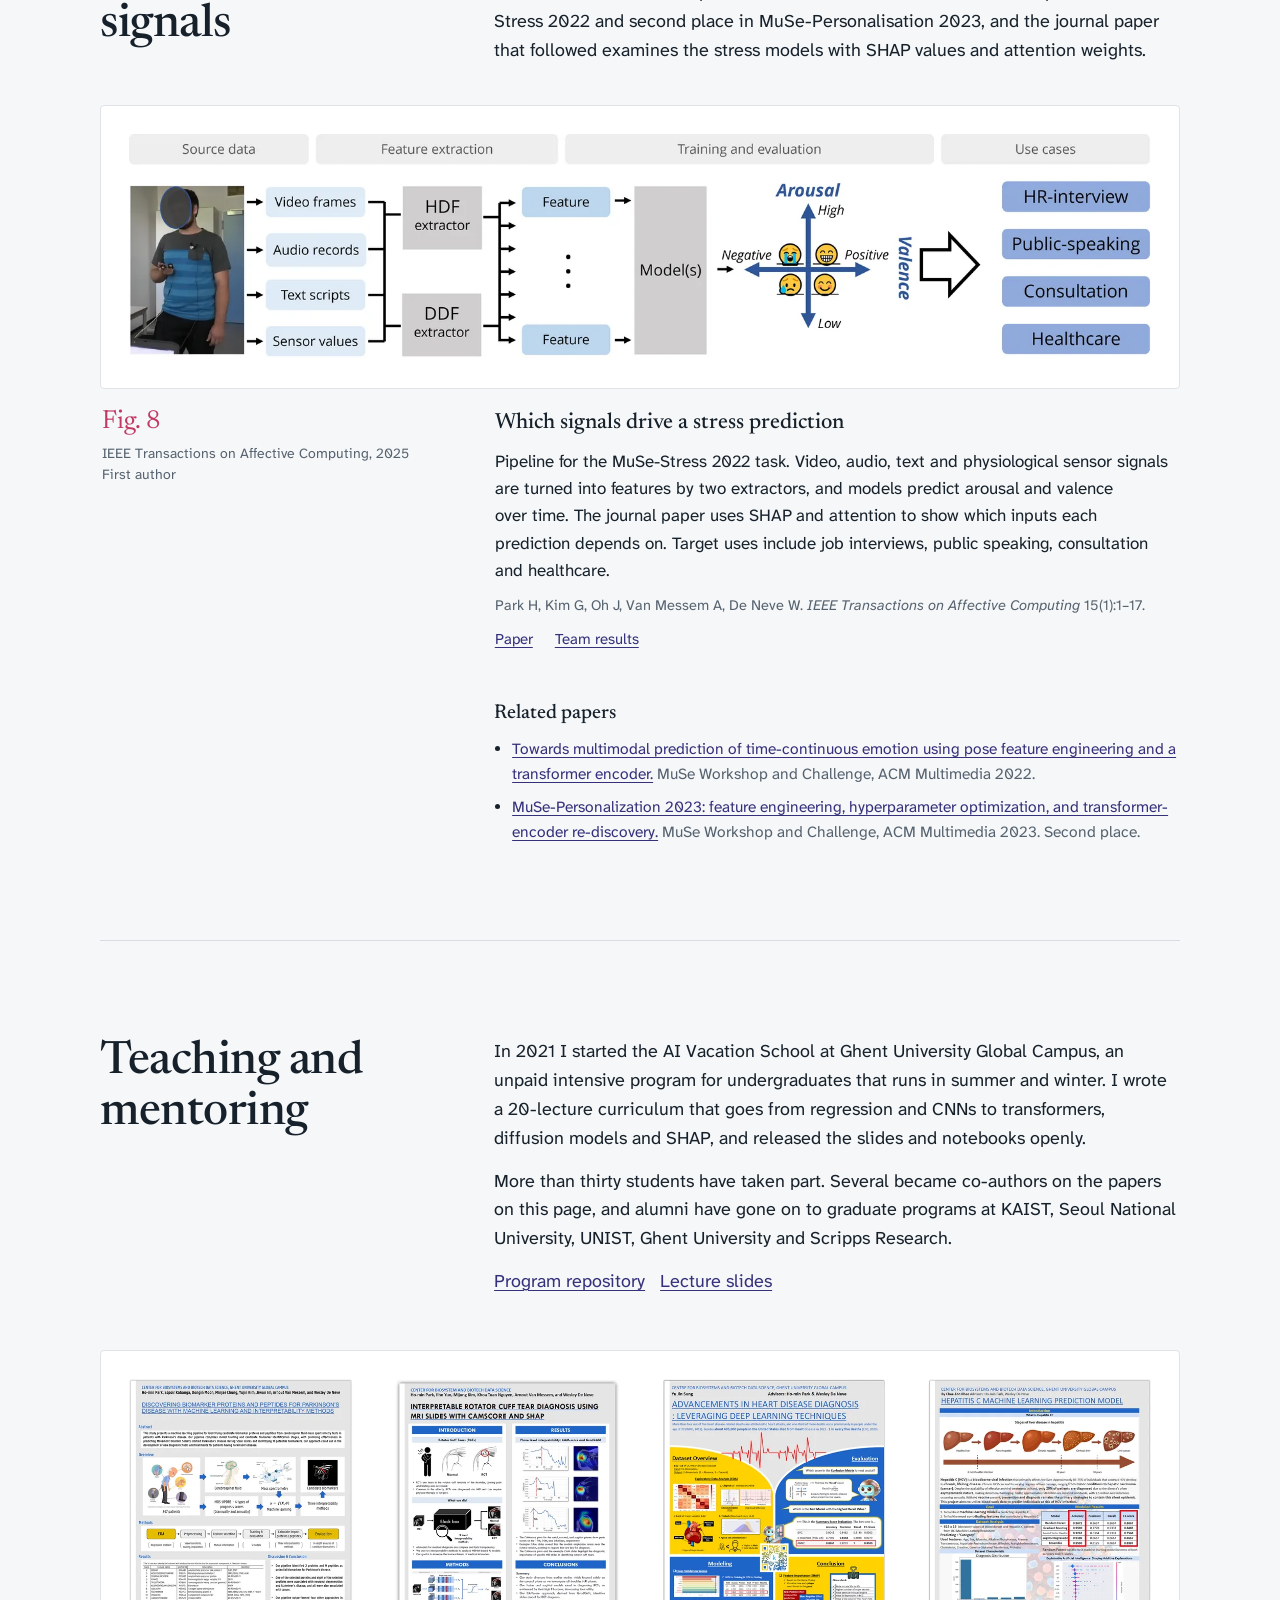
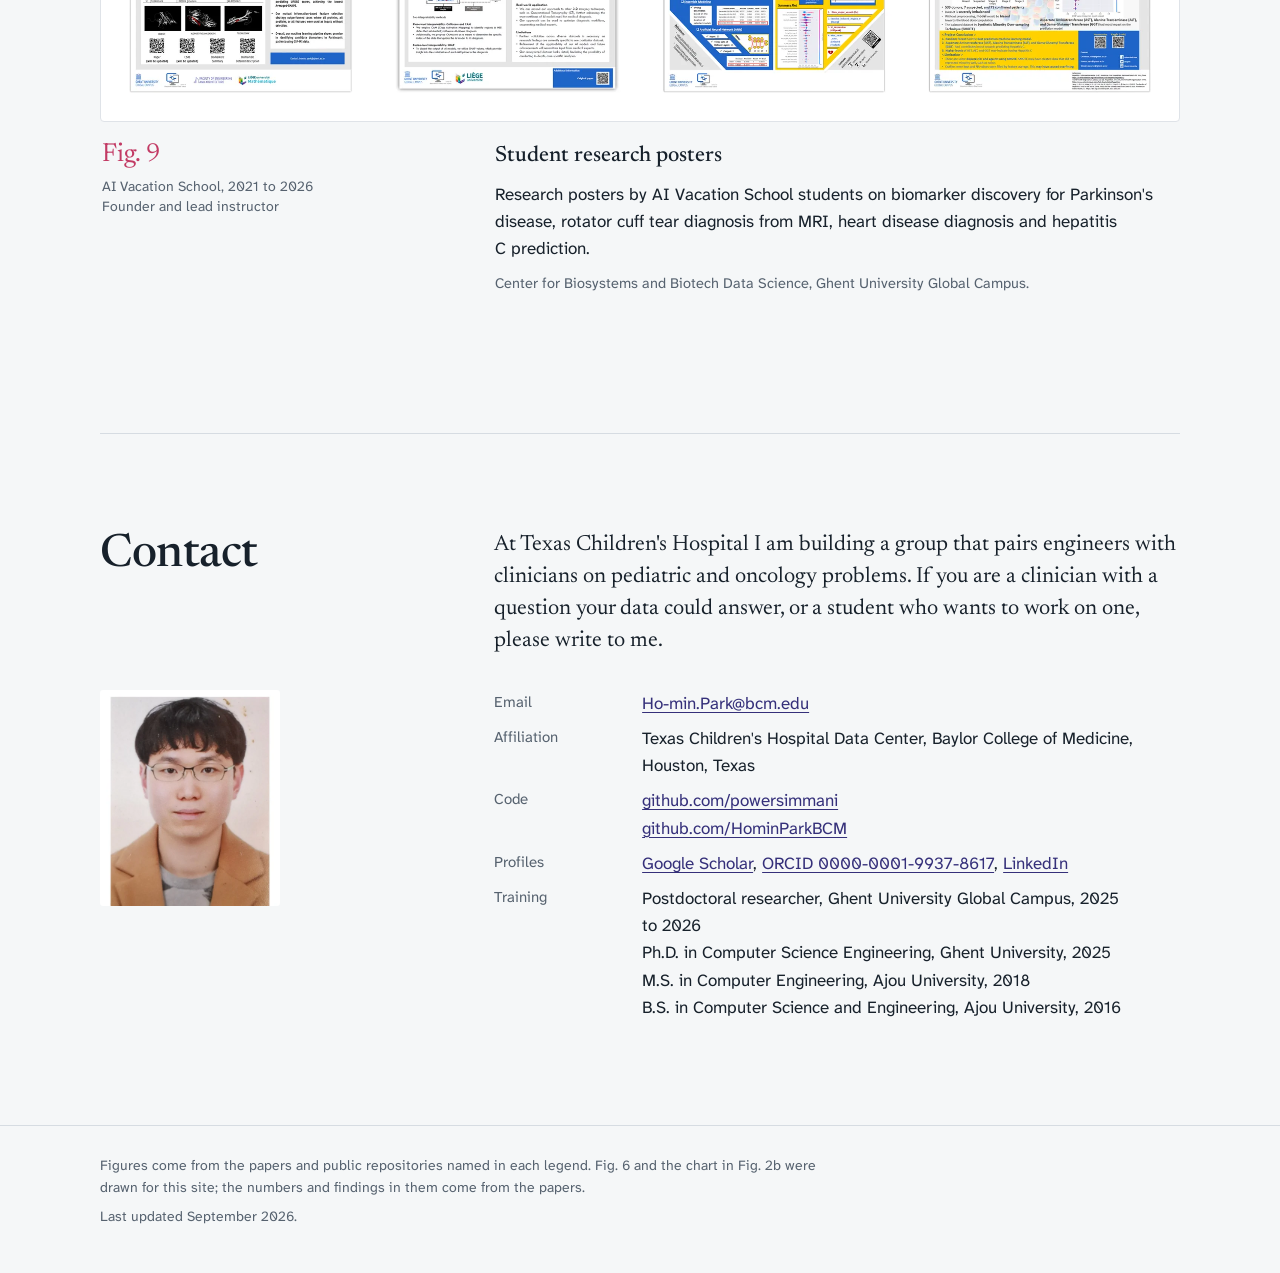
==== commit 77280e80: "Fig. 1: use Figures 1, 2, 3 and 5 of the International Journal of Surgery paper (CC BY-NC-ND 4.0), c" ====
--- a/index.html
+++ b/index.html
@@ -45,111 +45,13 @@
   <h2 id="h-surgery">Surgical video</h2>
   <p class="intro">Staging laparoscopy decides whether a patient with gastrointestinal cancer can go on to curative treatment, and that decision often depends on whether a small nodule on the peritoneum is metastasis. With surgeons at Ghent University Hospital I build models that read these videos, and methods that still work when the phase or lesion of interest appears in only a few frames.</p>
 <figure class="plate" id="fig1">
-  <div class="plate-body"><div class="svgscroll" tabindex="0" role="region" aria-label="Scrollable figure"><svg viewBox="0 0 1200 470" xmlns="http://www.w3.org/2000/svg" role="img" aria-labelledby="f1t f1d">
-  <title id="f1t">Multimodal model for peritoneal lesions during staging laparoscopy</title>
-  <desc id="f1d">Panel a: an image model reads intraoperative laparoscopy frames and a morphology model reads features scored by two expert surgeons; the two outputs are fused to classify a lesion as peritoneal metastasis or benign. Panel b: area under the ROC curve on 67 patients. Multimodal model 0.88 with 95 percent confidence interval 0.77 to 0.96, expert surgeons 0.78, best image-only deep learning model 0.72.</desc>
-  <defs>
-    <radialGradient id="tissue" cx="45%" cy="42%" r="62%">
-      <stop offset="0" stop-color="#f1b9ae"/>
-      <stop offset=".55" stop-color="#cf6f6a"/>
-      <stop offset="1" stop-color="#6e2630"/>
-    </radialGradient>
-    <marker id="ar1" viewBox="0 0 10 10" refX="9" refY="5" markerWidth="8" markerHeight="8" orient="auto-start-reverse">
-      <path d="M0 0 L10 5 L0 10 z" fill="#35307a"/>
-    </marker>
-  </defs>
-
-  <text x="0" y="22" font-size="20" font-weight="700" fill="#c23a64">a</text>
-
-  <!-- image branch -->
-  <rect x="24" y="44" width="196" height="176" rx="6" fill="#0d0f12"/>
-  <circle cx="122" cy="132" r="80" fill="url(#tissue)"/>
-  <ellipse cx="92" cy="104" rx="9" ry="7" fill="#f6ecdc" stroke="#e3c9a8"/>
-  <ellipse cx="146" cy="160" rx="12" ry="9" fill="#f7efe2" stroke="#e3c9a8"/>
-  <ellipse cx="160" cy="98" rx="5" ry="4" fill="#f2e3cc"/>
-  <ellipse cx="84" cy="168" rx="6" ry="5" fill="#f2e3cc"/>
-  <circle cx="146" cy="160" r="22" fill="none" stroke="#f0819f" stroke-width="2.5" stroke-dasharray="5 4"/>
-  <text x="122" y="244" font-size="14" fill="#56626f" text-anchor="middle">Intraoperative video frame</text>
-
-  <line x1="228" y1="132" x2="262" y2="132" stroke="#35307a" stroke-width="2" marker-end="url(#ar1)"/>
-  <rect x="268" y="94" width="200" height="76" rx="6" fill="#e6e6f4" stroke="#35307a"/>
-  <text x="368" y="126" font-size="16" font-weight="700" fill="#17212b" text-anchor="middle">Image model</text>
-  <text x="368" y="148" font-size="13.5" fill="#35307a" text-anchor="middle">deep learning on frames</text>
-
-  <!-- morphology branch -->
-  <rect x="24" y="276" width="196" height="150" rx="6" fill="#ffffff" stroke="#b9c1ca"/>
-  <g fill="#b9c1ca">
-    <rect x="42" y="298" width="86" height="8" rx="4"/>
-    <rect x="42" y="326" width="70" height="8" rx="4"/>
-    <rect x="42" y="354" width="96" height="8" rx="4"/>
-    <rect x="42" y="382" width="62" height="8" rx="4"/>
-  </g>
-  <g fill="#35307a">
-    <circle cx="160" cy="302" r="5"/><circle cx="176" cy="302" r="5"/><circle cx="192" cy="302" r="5" fill="#d6dce2"/>
-    <circle cx="160" cy="330" r="5"/><circle cx="176" cy="330" r="5" fill="#d6dce2"/><circle cx="192" cy="330" r="5" fill="#d6dce2"/>
-    <circle cx="160" cy="358" r="5"/><circle cx="176" cy="358" r="5"/><circle cx="192" cy="358" r="5"/>
-    <circle cx="160" cy="386" r="5"/><circle cx="176" cy="386" r="5" fill="#d6dce2"/><circle cx="192" cy="386" r="5" fill="#d6dce2"/>
-  </g>
-  <text x="24" y="450" font-size="14" fill="#56626f">Scored by two expert surgeons</text>
-
-  <line x1="228" y1="350" x2="262" y2="350" stroke="#35307a" stroke-width="2" marker-end="url(#ar1)"/>
-  <rect x="268" y="312" width="200" height="76" rx="6" fill="#e6e6f4" stroke="#35307a"/>
-  <text x="368" y="344" font-size="16" font-weight="700" fill="#17212b" text-anchor="middle">Morphology model</text>
-  <text x="368" y="366" font-size="13.5" fill="#35307a" text-anchor="middle">machine learning on scores</text>
-
-  <!-- fusion -->
-  <path d="M476 132 H520 Q540 132 540 152 V214" fill="none" stroke="#35307a" stroke-width="2"/>
-  <path d="M476 350 H520 Q540 350 540 330 V268" fill="none" stroke="#35307a" stroke-width="2"/>
-  <line x1="540" y1="241" x2="578" y2="241" stroke="#35307a" stroke-width="2" marker-end="url(#ar1)"/>
-  <rect x="584" y="200" width="168" height="82" rx="6" fill="#35307a"/>
-  <text x="668" y="236" font-size="16" font-weight="700" fill="#ffffff" text-anchor="middle">Multimodal</text>
-  <text x="668" y="258" font-size="16" font-weight="700" fill="#ffffff" text-anchor="middle">fusion</text>
-  <line x1="668" y1="290" x2="668" y2="324" stroke="#35307a" stroke-width="2" marker-end="url(#ar1)"/>
-  <text x="668" y="352" font-size="15" fill="#17212b" text-anchor="middle">Peritoneal metastasis</text>
-  <text x="668" y="372" font-size="15" fill="#17212b" text-anchor="middle">or benign lesion</text>
-
-  <!-- panel b: AUC -->
-  <line x1="810" y1="10" x2="810" y2="450" stroke="#e6e9ed"/>
-  <text x="836" y="22" font-size="20" font-weight="700" fill="#c23a64">b</text>
-  <text x="862" y="22" font-size="15" fill="#17212b">Area under the ROC curve, 67 patients</text>
-
-  <g font-size="14.5" fill="#17212b">
-    <text x="840" y="84">Multimodal model</text>
-    <text x="840" y="170">Expert surgeons</text>
-    <text x="840" y="256">Best image-only model</text>
-  </g>
-  <!-- scale: 0.5 at x=840, 1.0 at x=1180 -> 680 px per unit -->
-  <rect x="840" y="94" width="258" height="30" fill="#c23a64"/>
-  <line x1="1024" y1="109" x2="1153" y2="109" stroke="#17212b" stroke-width="2"/>
-  <line x1="1024" y1="100" x2="1024" y2="118" stroke="#17212b" stroke-width="2"/>
-  <line x1="1153" y1="100" x2="1153" y2="118" stroke="#17212b" stroke-width="2"/>
-  <text x="1160" y="84" font-size="15" font-weight="700" fill="#c23a64" text-anchor="end">0.88</text>
-
-  <rect x="840" y="180" width="190" height="30" fill="#8c92cf"/>
-  <text x="1038" y="201" font-size="15" font-weight="700" fill="#17212b">0.78</text>
-
-  <rect x="840" y="266" width="150" height="30" fill="#b9c1ca"/>
-  <text x="998" y="287" font-size="15" font-weight="700" fill="#17212b">0.72</text>
-
-  <line x1="840" y1="330" x2="1180" y2="330" stroke="#8a949f"/>
-  <g font-size="13" fill="#56626f" text-anchor="middle">
-    <line x1="840" y1="330" x2="840" y2="337" stroke="#8a949f"/><text x="840" y="354">0.5</text>
-    <line x1="908" y1="330" x2="908" y2="337" stroke="#8a949f"/><text x="908" y="354">0.6</text>
-    <line x1="976" y1="330" x2="976" y2="337" stroke="#8a949f"/><text x="976" y="354">0.7</text>
-    <line x1="1044" y1="330" x2="1044" y2="337" stroke="#8a949f"/><text x="1044" y="354">0.8</text>
-    <line x1="1112" y1="330" x2="1112" y2="337" stroke="#8a949f"/><text x="1112" y="354">0.9</text>
-    <line x1="1180" y1="330" x2="1180" y2="337" stroke="#8a949f"/><text x="1172" y="354">1.0</text>
-  </g>
-  <text x="840" y="392" font-size="13" fill="#56626f">Whisker: 95% confidence interval for the</text>
-  <text x="840" y="410" font-size="13" fill="#56626f">multimodal model (0.77 to 0.96).</text>
-</svg>
-</div></div><p class="hint">Scroll sideways to see the whole figure.</p>
+  <div class="plate-body"><div class="panel pad"><span class="pl" aria-hidden="true">a</span><button type="button" class="zoom" data-full="assets/img/ijs-examples-full.webp" aria-label="Enlarge: Eight laparoscopic frames of biopsied peritoneal lesions, each with the pathology ground truth, the multimodal model output and the answers of 13 oncologic surgeons"><img src="assets/img/ijs-examples-1600.webp" srcset="assets/img/ijs-examples-900.webp 900w, assets/img/ijs-examples-1600.webp 1600w" sizes="(min-width: 1160px) 1100px, 94vw" alt="Eight laparoscopic frames of biopsied peritoneal lesions, each with the pathology ground truth, the multimodal model output and the answers of 13 oncologic surgeons" loading="lazy" decoding="async"></button><p class="sub">Figure 5 of Tozzi et al., <i>International Journal of Surgery</i> 2026.</p></div><div class="panels" style="margin-top:28px"><div class="panel pad"><span class="pl" aria-hidden="true">b</span><button type="button" class="zoom" data-full="assets/img/ijs-overview-full.webp" aria-label="Enlarge: Study overview: staging laparoscopy videos, frame selection and annotation, morphologic assessment by experts, pathology review, then deep learning, machine learning and multimodal models, validated with ROC curves, SHAP and surgeon predictions"><img src="assets/img/ijs-overview-1600.webp" srcset="assets/img/ijs-overview-900.webp 900w, assets/img/ijs-overview-1600.webp 1600w" sizes="(min-width: 1160px) 1100px, 94vw" alt="Study overview: staging laparoscopy videos, frame selection and annotation, morphologic assessment by experts, pathology review, then deep learning, machine learning and multimodal models, validated with ROC curves, SHAP and surgeon predictions" loading="lazy" decoding="async"></button><p class="sub">Figure 1 of Tozzi et al., <i>International Journal of Surgery</i> 2026.</p></div></div><div class="panels pair" style="margin-top:28px"><div class="panel pad"><span class="pl" aria-hidden="true">c</span><button type="button" class="zoom" data-full="assets/img/ijs-roc-full.webp" aria-label="Enlarge: Four ROC curves on the test set: image-based model AUC 0.72, morphology-based model AUC 0.86, multimodal model AUC 0.88, and experts AUC 0.78"><img src="assets/img/ijs-roc-1600.webp" srcset="assets/img/ijs-roc-900.webp 900w, assets/img/ijs-roc-1600.webp 1600w" sizes="(min-width: 820px) 640px, 94vw" alt="Four ROC curves on the test set: image-based model AUC 0.72, morphology-based model AUC 0.86, multimodal model AUC 0.88, and experts AUC 0.78" loading="lazy" decoding="async"></button><p class="sub">Figure 3 of Tozzi et al., <i>International Journal of Surgery</i> 2026.</p></div><div class="panel pad"><span class="pl" aria-hidden="true">d</span><button type="button" class="zoom" data-full="assets/img/ijs-shap-full.webp" aria-label="Enlarge: SHAP summary plot and mean absolute SHAP values of the morphology-based model; flat surface and presence of neovasculature rank highest"><img src="assets/img/ijs-shap-1600.webp" srcset="assets/img/ijs-shap-900.webp 900w, assets/img/ijs-shap-1600.webp 1600w" sizes="(min-width: 820px) 360px, 94vw" alt="SHAP summary plot and mean absolute SHAP values of the morphology-based model; flat surface and presence of neovasculature rank highest" loading="lazy" decoding="async"></button><p class="sub">Figure 2 of Tozzi et al., <i>International Journal of Surgery</i> 2026.</p></div></div></div><p class="hint">Tap a figure to enlarge it.</p>
   <figcaption>
     <div class="meta"><span class="fig-no">Fig. 1</span>International Journal of Surgery, 2026<br>Co-first author, equal contribution</div>
     <div class="legend">
       <p class="fig-title">A multimodal model for peritoneal lesions during staging laparoscopy</p>
-      <p>(a) An image model classifies lesions in intraoperative video frames. A second model uses morphologic features of the same lesions, scored by two expert surgeons. The two outputs are fused into one prediction of peritoneal metastasis or benign lesion.</p><p>(b) Discrimination on 67 patients. The fused model reached an AUC of 0.88, above the expert surgeons (0.78) and the best image-only model (0.72).</p>
-      <p class="cite">Tozzi F, Park HM, Mousavi SA, Van Liefferinge M, Moon D, Fadaei S, et al. <i>International Journal of Surgery</i> 112(1):373&ndash;383, 2026.</p>
+      <p>(a) Biopsied lesions from the test set, each shown with the pathology result, the model output and the answer chosen by most of the 13 oncologic surgeons who reviewed the same frame.</p><p>(b) Study design. The cohort had 453 biopsied lesions from 67 patients, split at the patient level. An image model reads intraoperative frames, a second model reads morphologic features scored by two blinded surgeons with a structured checklist, and a multimodal model combines the two.</p><p>(c) ROC curves on the independent test set of 13 patients: image-based model AUC 0.72, morphology-based model 0.86, multimodal model 0.88, and the 13 surgeons 0.78.</p><p>(d) SHAP values of the morphology model. Neovasculature and marked nodularity moved predictions toward metastasis, while a flat surface and absence of marked contours moved them toward benign.</p>
+      <p class="cite">Tozzi F, Park HM, Mousavi SA, Van Liefferinge M, Moon D, Fadaei S, et al. <i>International Journal of Surgery</i> 112:373&ndash;383, 2026. Figures reproduced unchanged under the CC BY-NC-ND 4.0 license.</p>
       <p class="res"><a href="https://doi.org/10.1097/JS9.0000000000003448">Paper</a></p>
     </div>
   </figcaption>
@@ -496,7 +398,7 @@
 </main>
 <footer class="site-foot">
   <div class="wrap">
-    <p>Figures come from the papers and public repositories named in each legend. Figures 1 and 6 and the chart in Fig. 2b were drawn for this site; the numbers and findings in them come from the papers.</p>
+    <p>Figures come from the papers and public repositories named in each legend. Fig. 6 and the chart in Fig. 2b were drawn for this site; the numbers and findings in them come from the papers.</p>
     <p>Last updated September 2026.</p>
   </div>
 </footer>
--- a/assets/css/site.css
+++ b/assets/css/site.css
@@ -291,3 +291,5 @@
   .svgscroll { overflow-x: auto; -webkit-overflow-scrolling: touch; overscroll-behavior-x: contain; }
   .svgscroll svg { min-width: 780px; }
 }
+.panels.pair { grid-template-columns: minmax(0, 1.33fr) minmax(0, 0.73fr); align-items: start; }
+@media (max-width: 820px) { .panels.pair { grid-template-columns: 1fr; } }
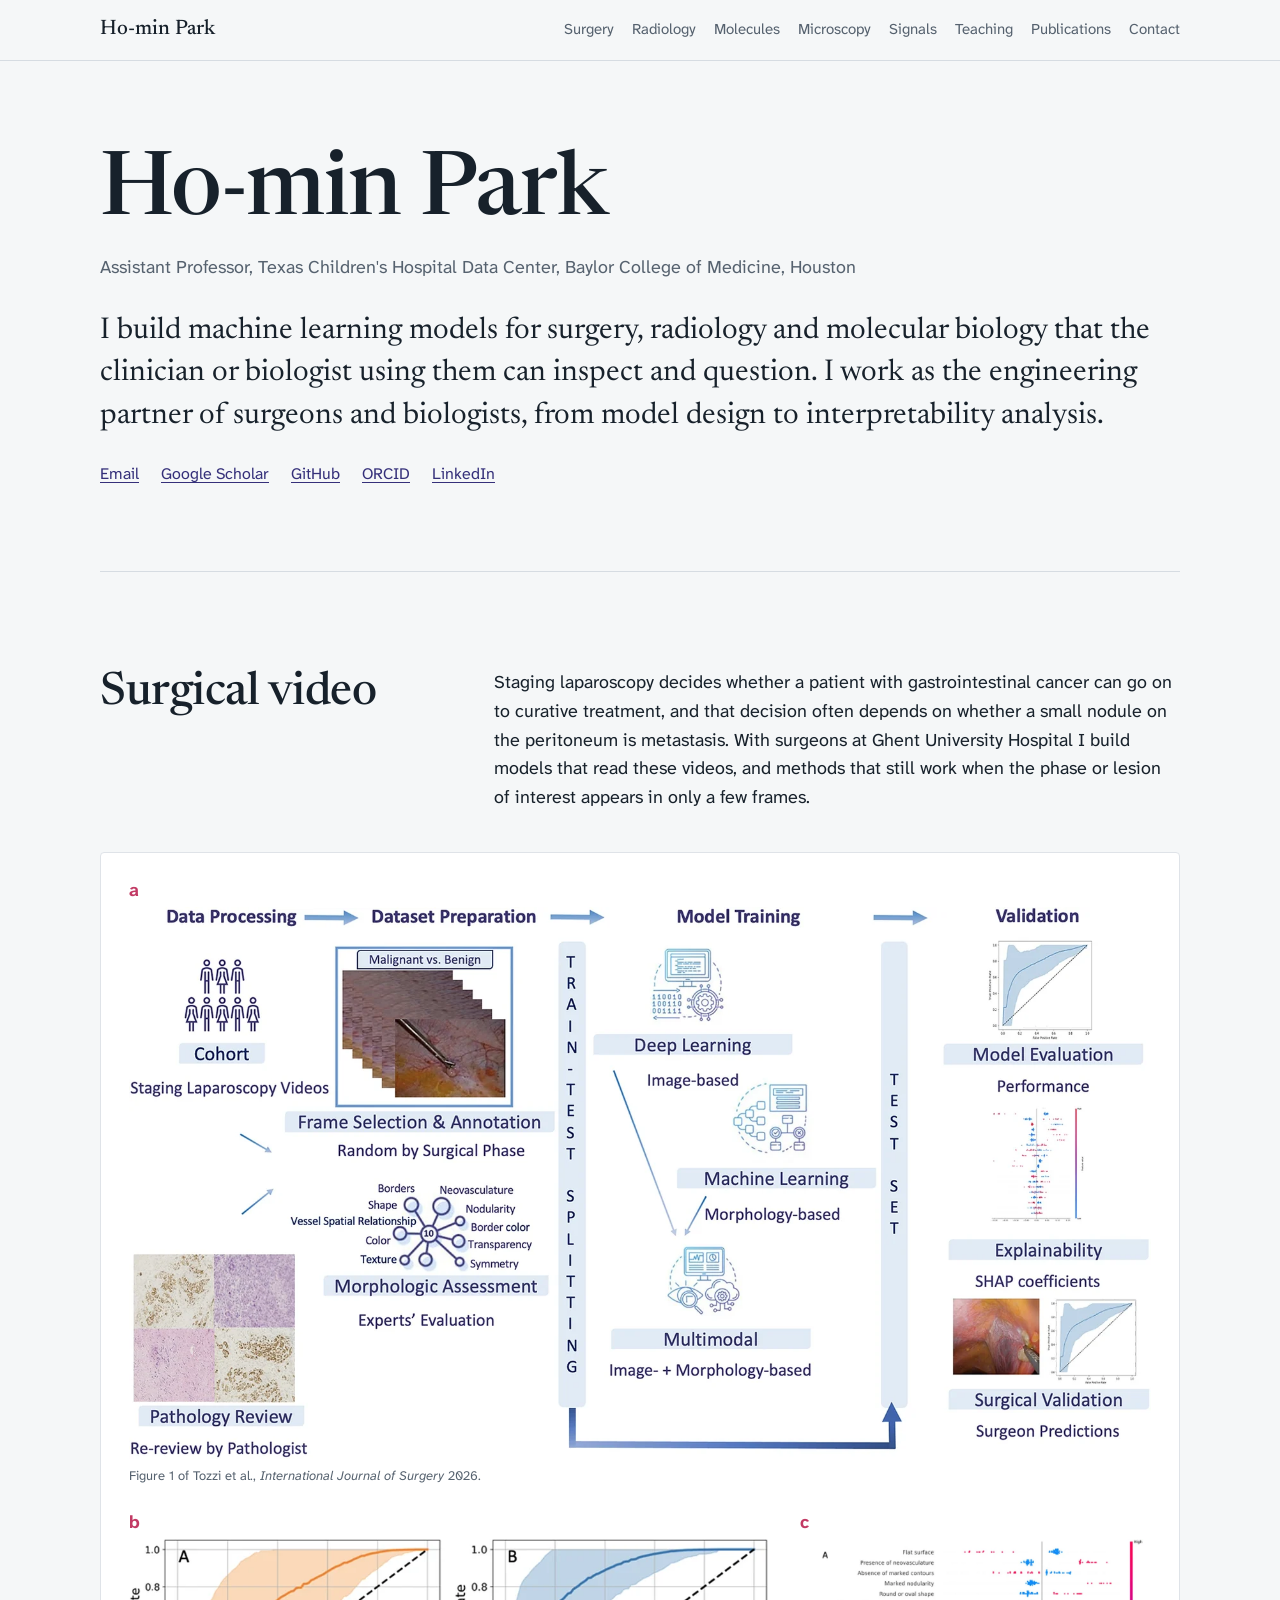
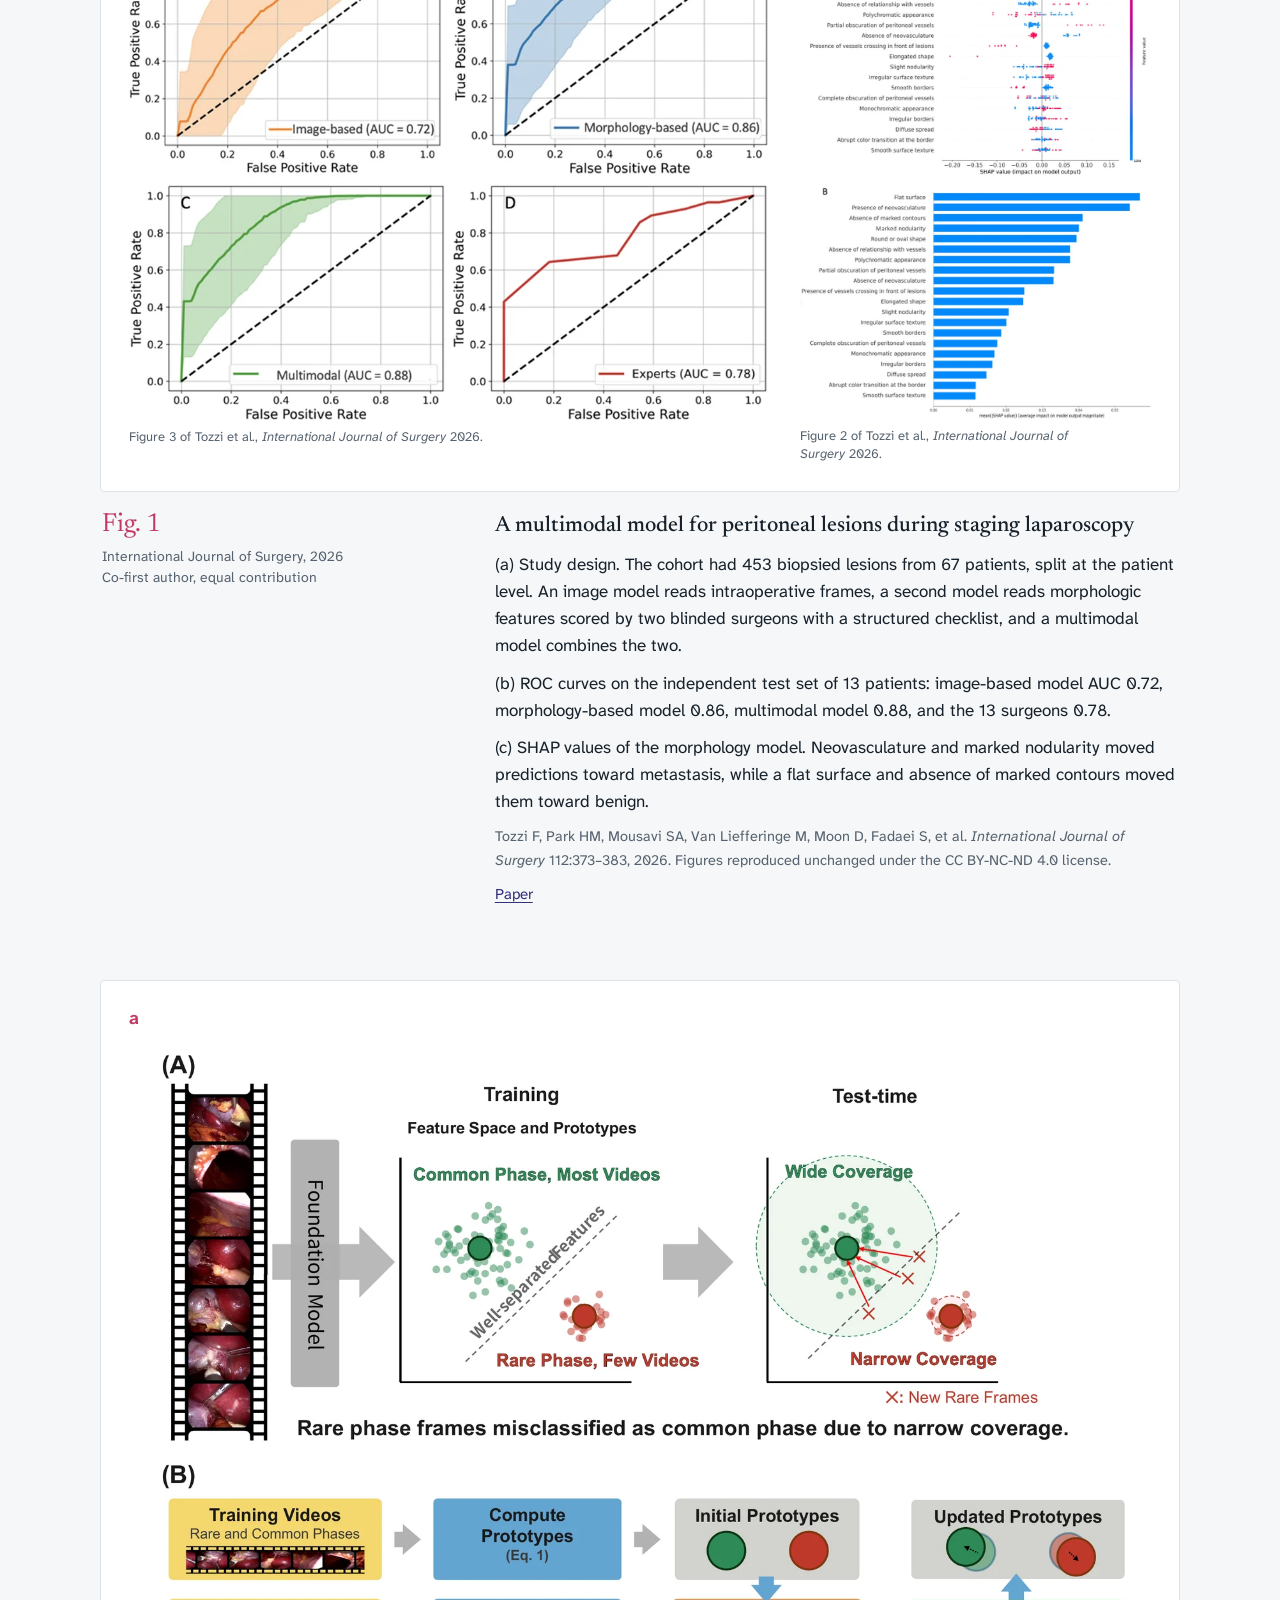
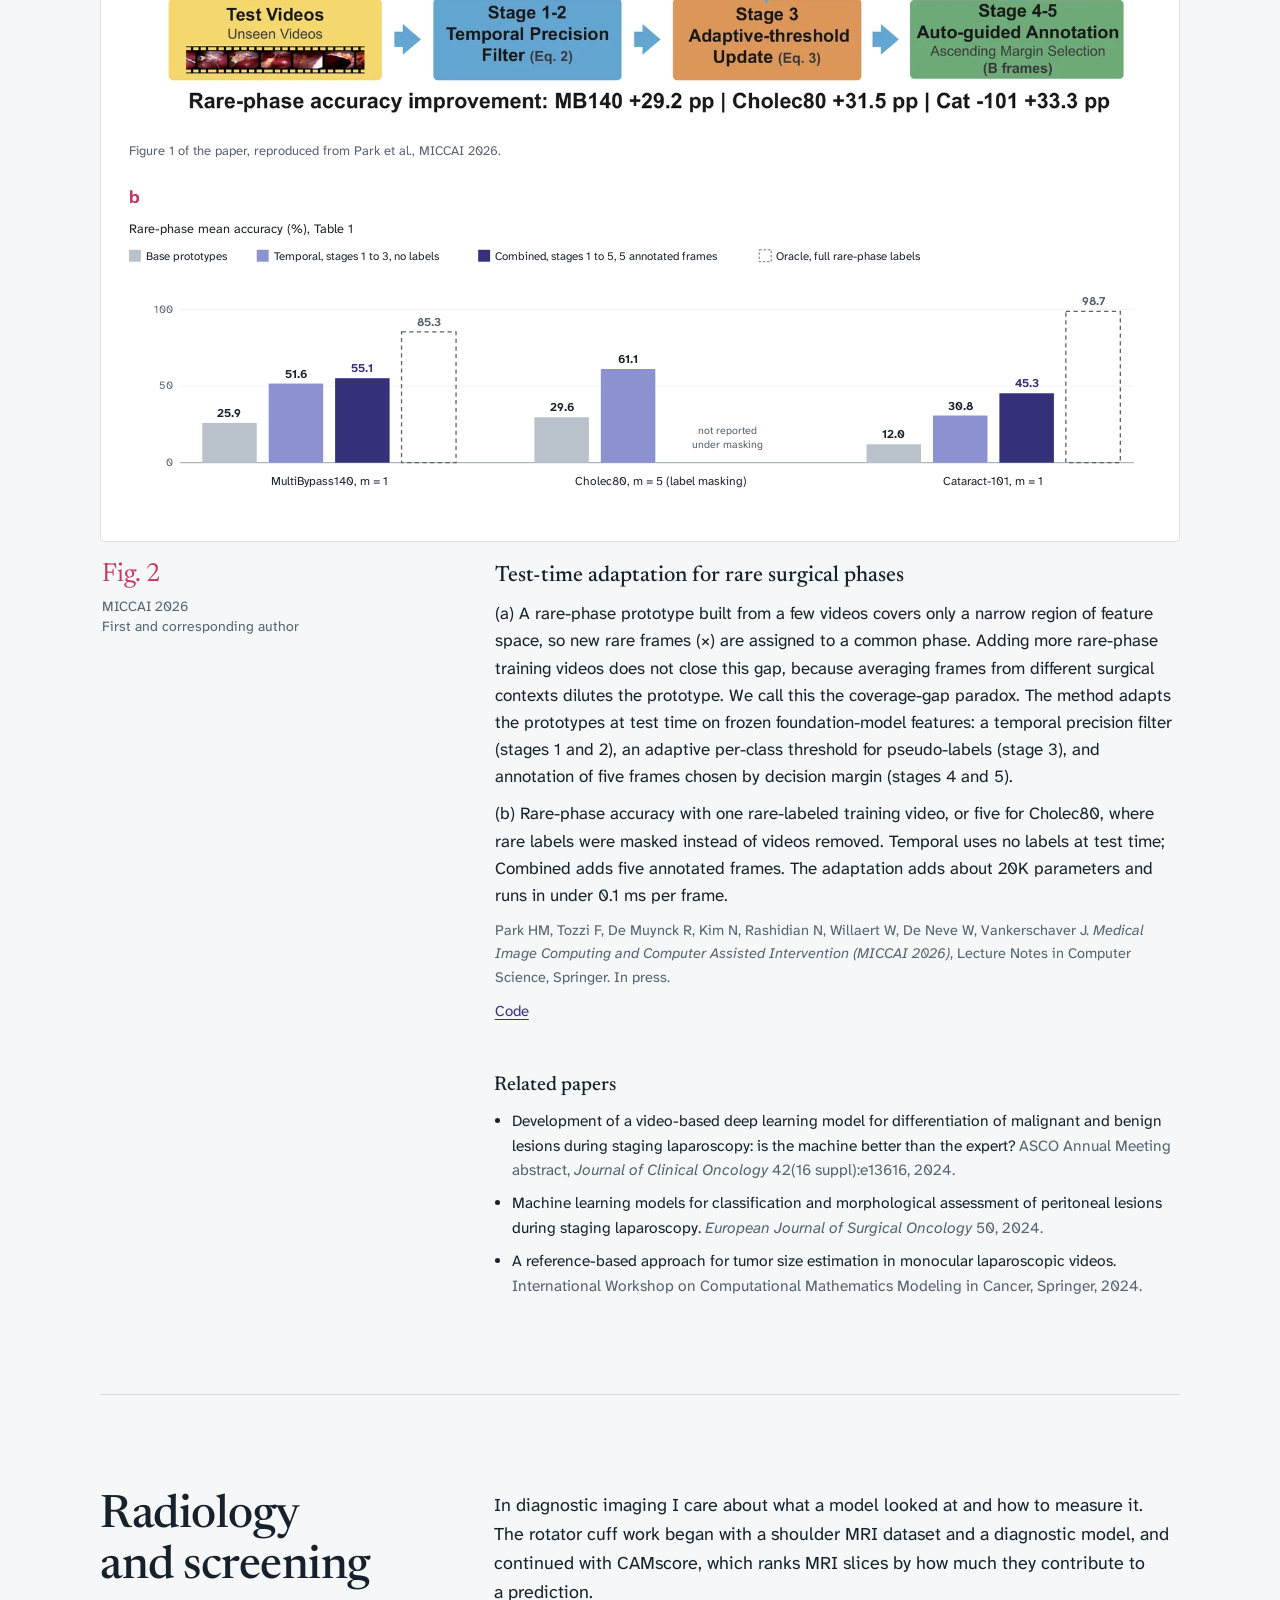
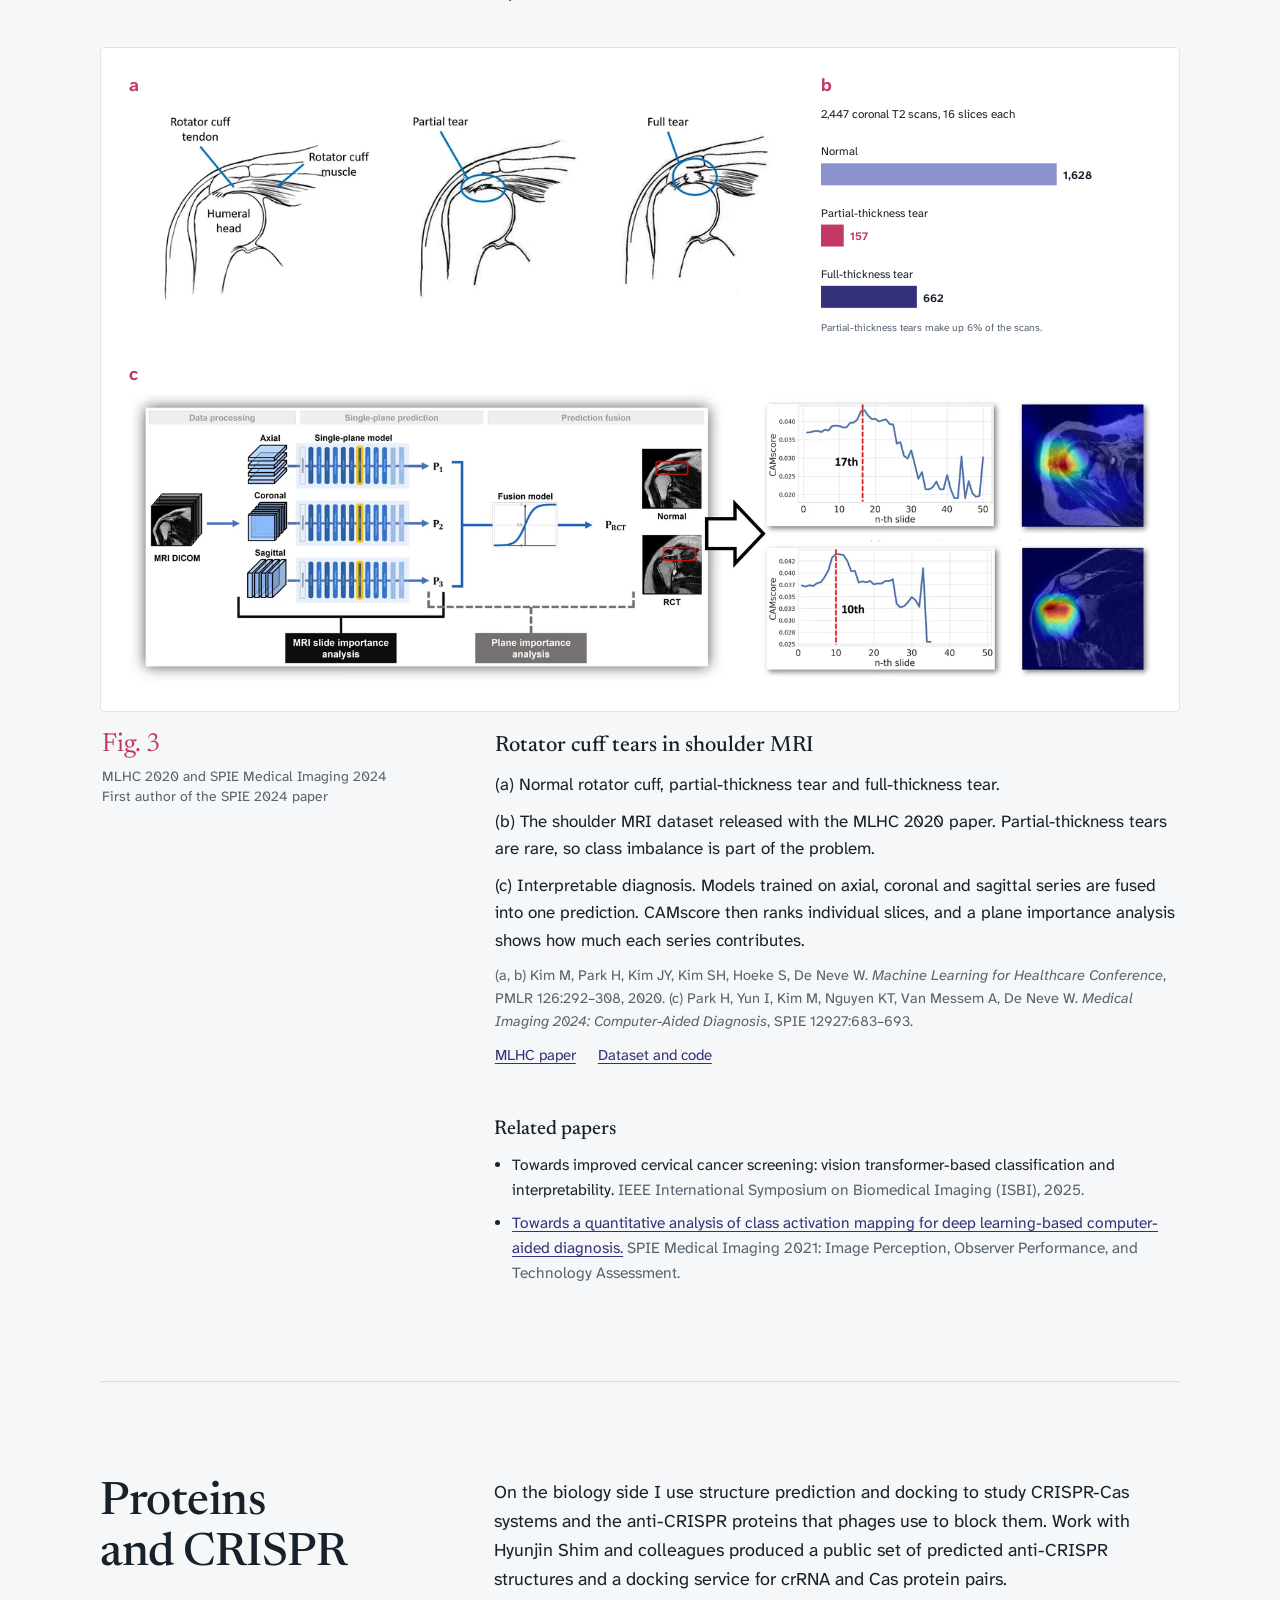
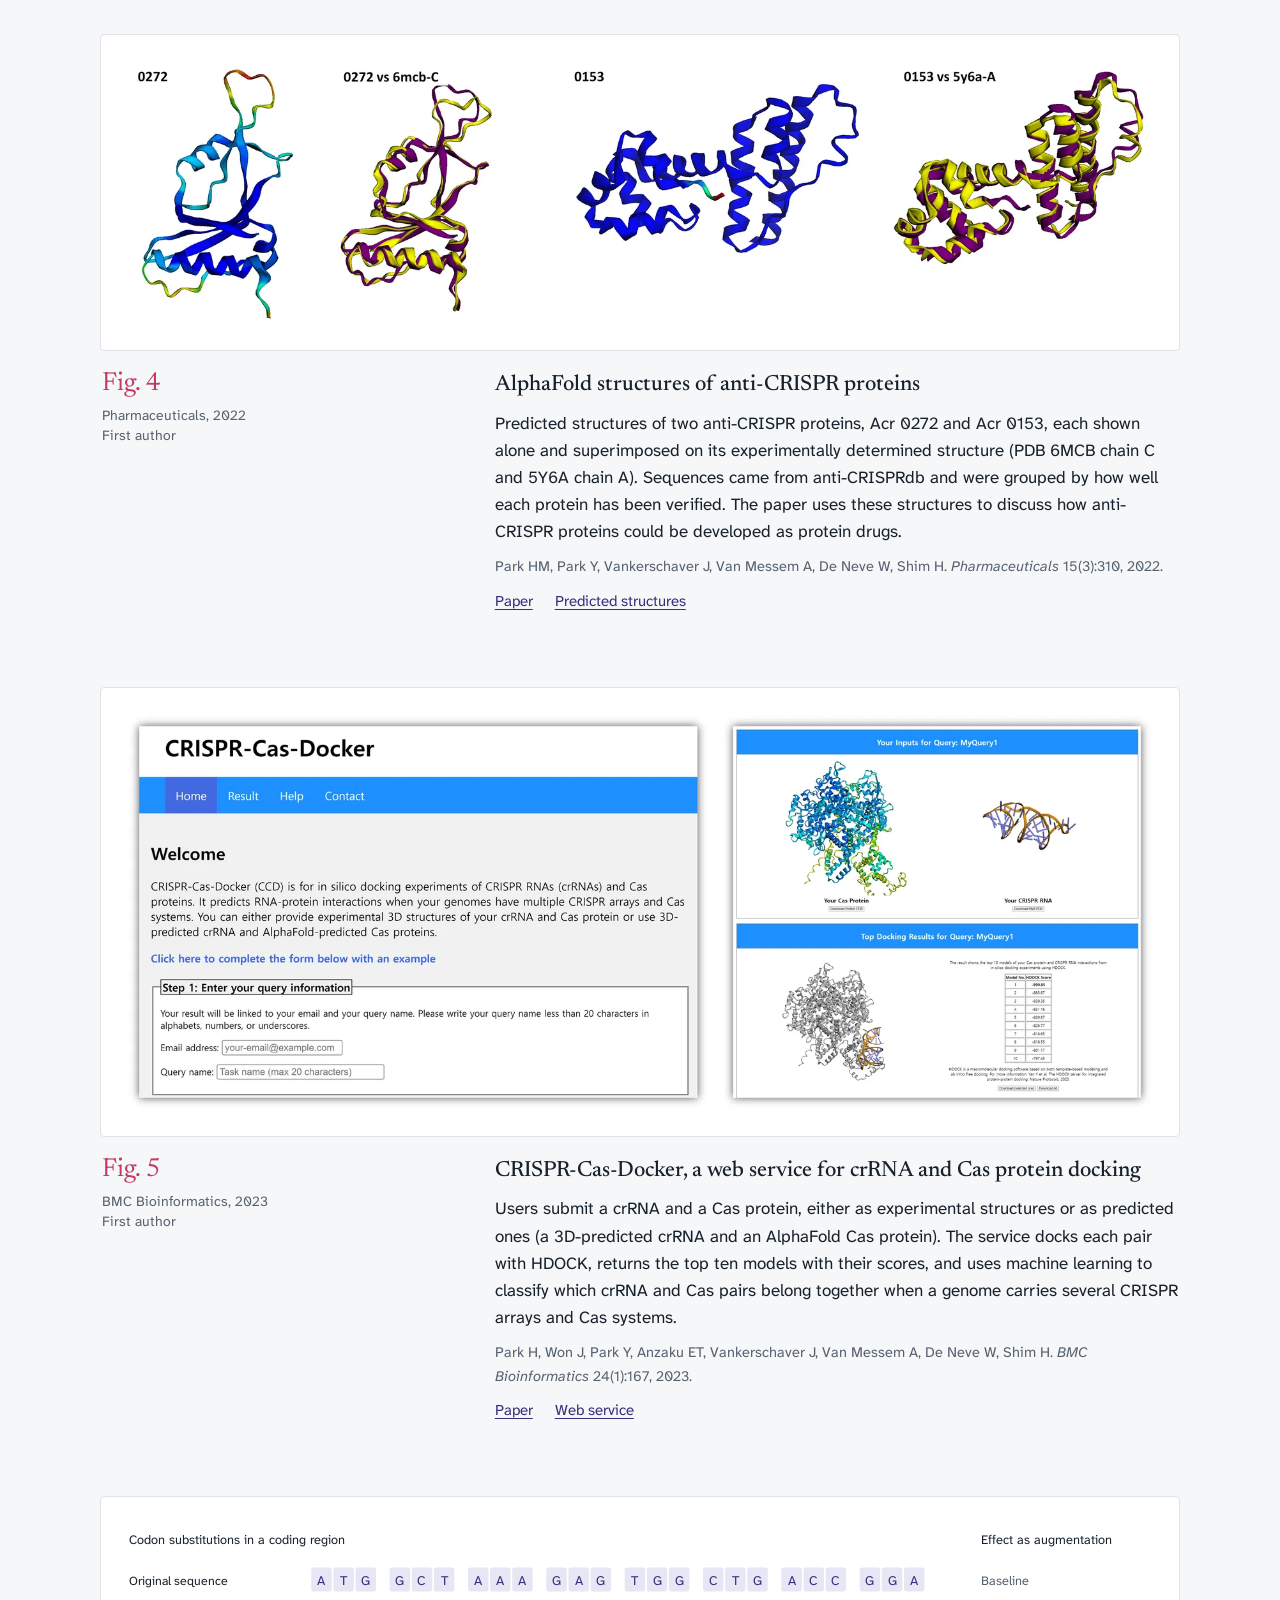
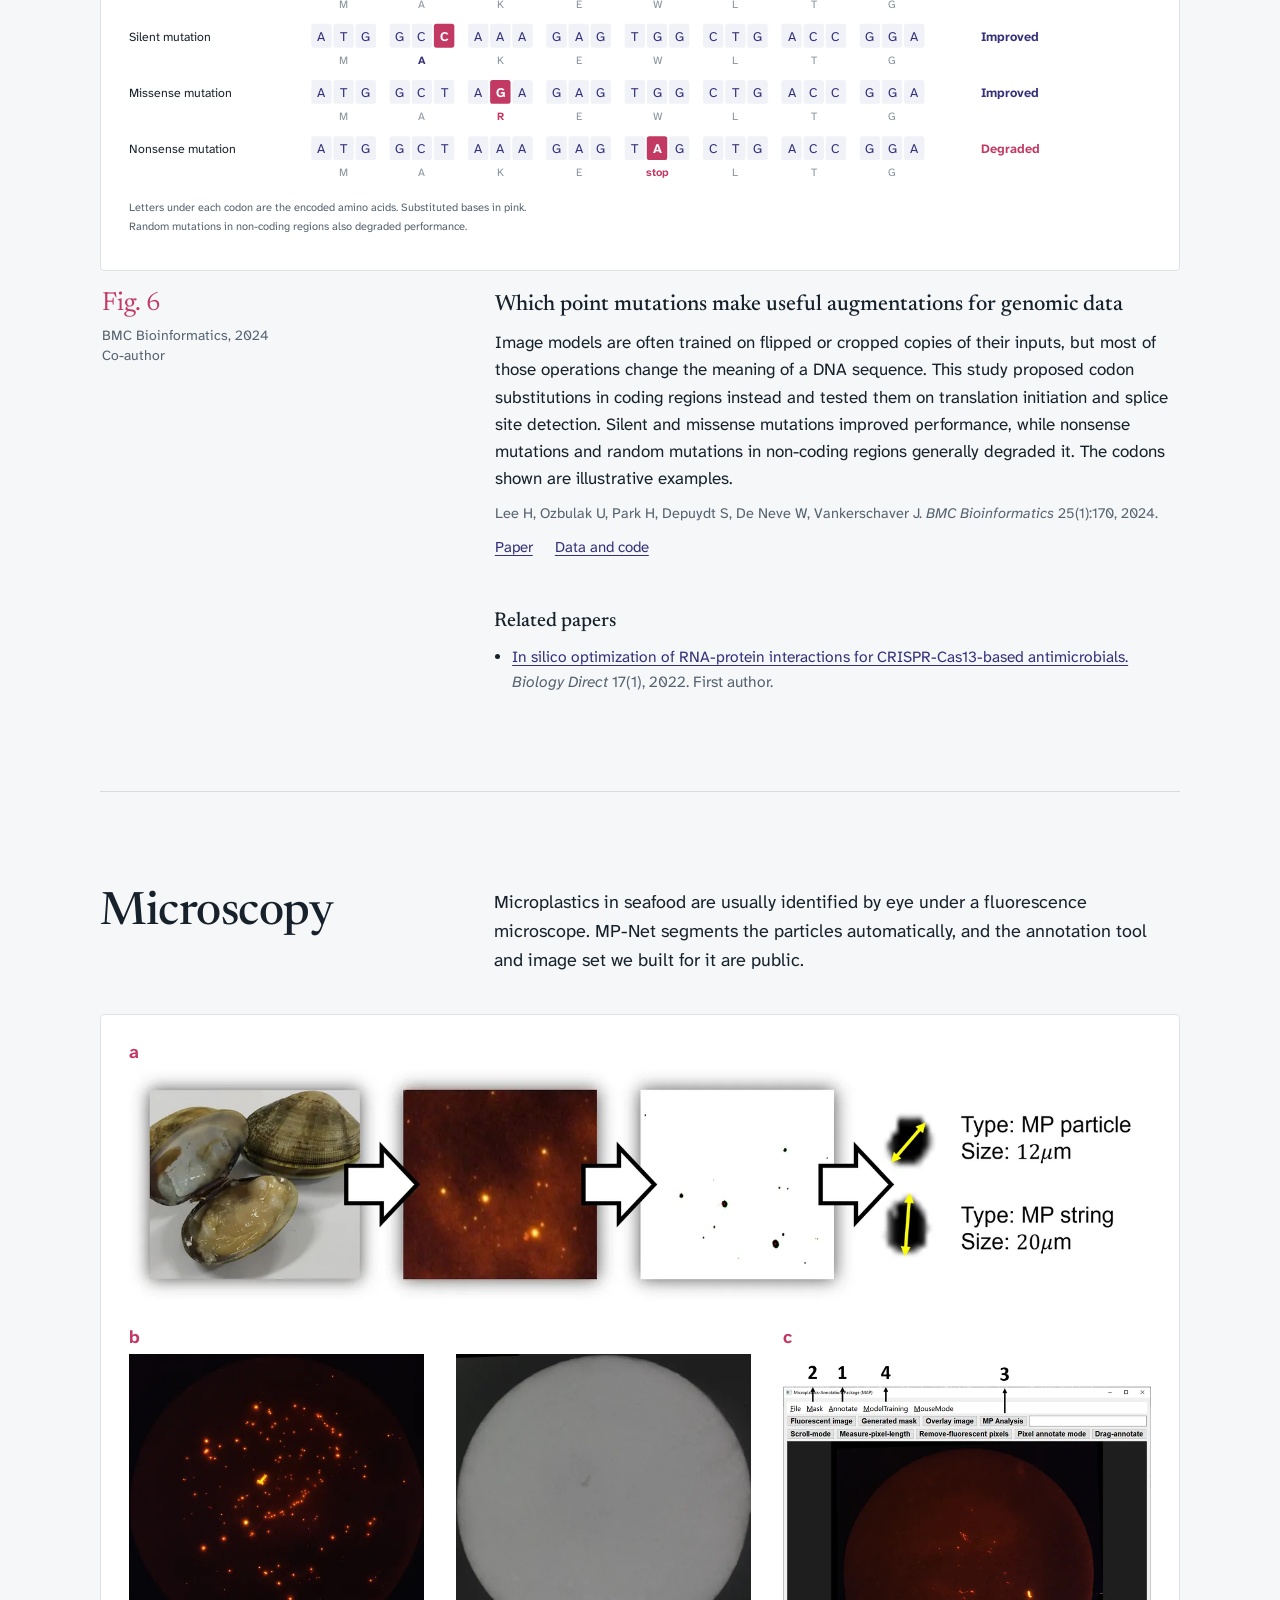
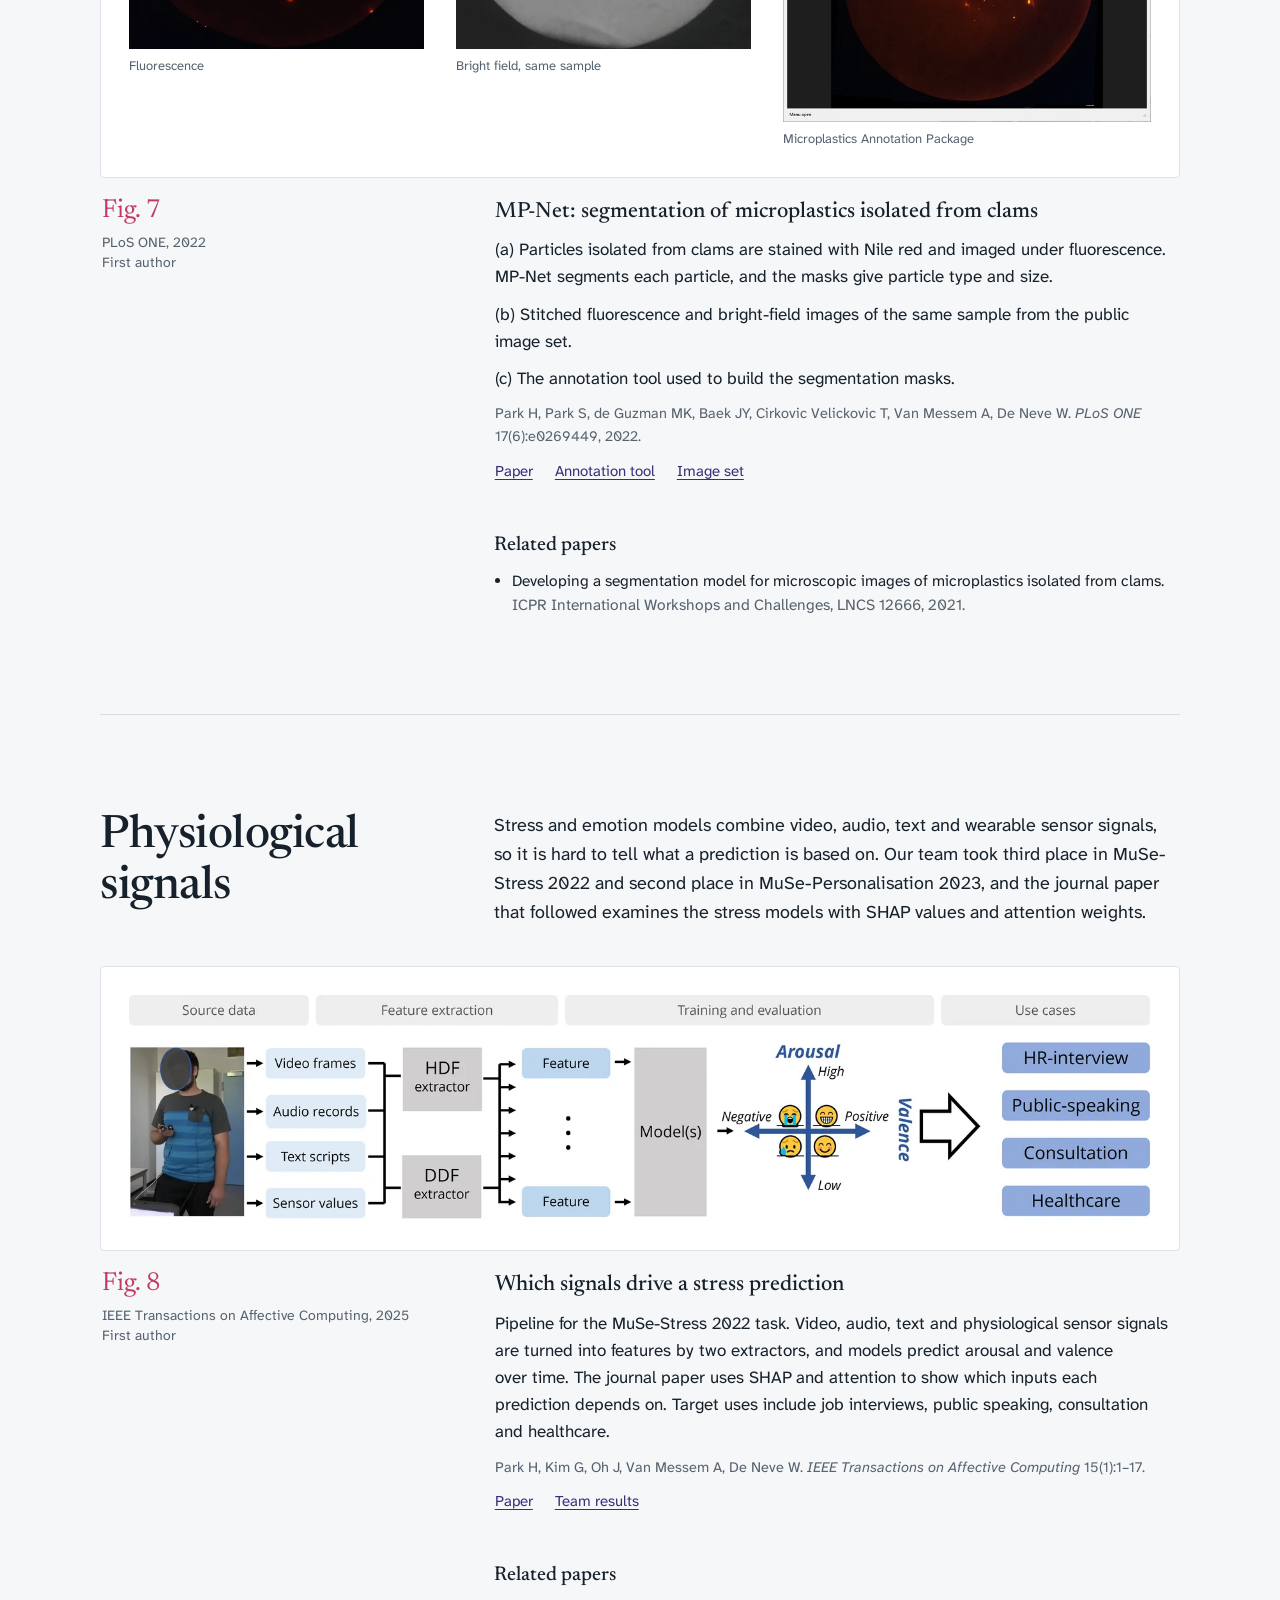
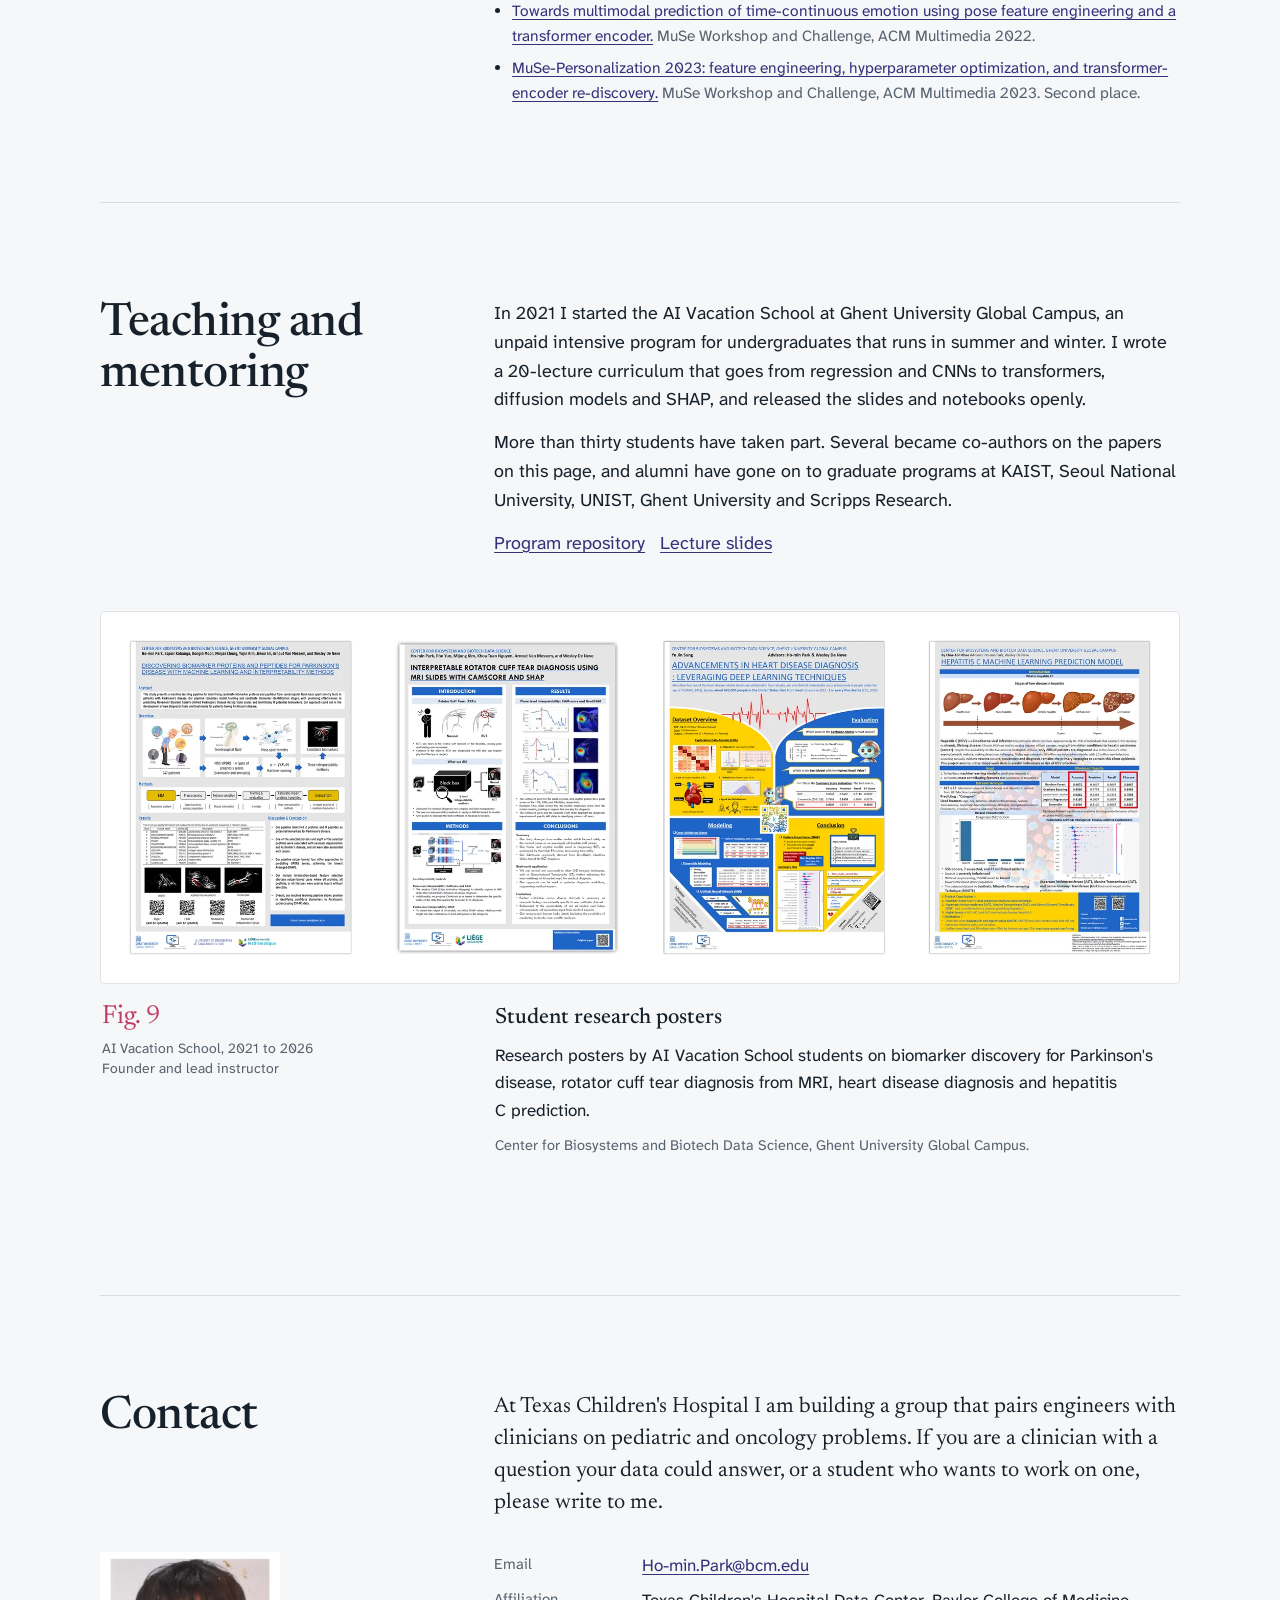
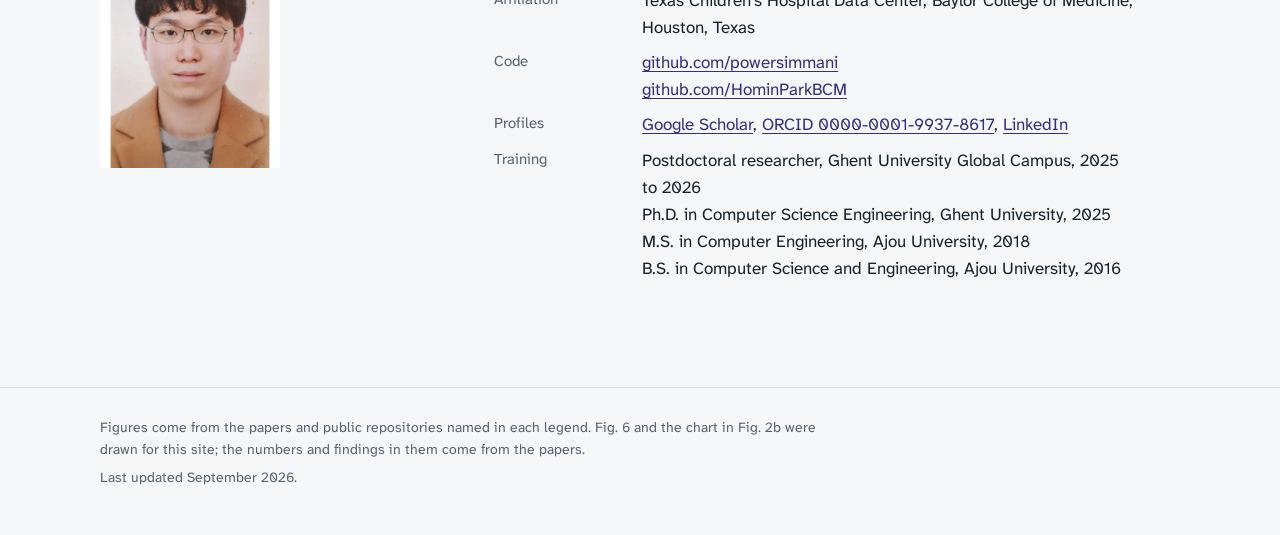
==== commit 550a92a1: "Fig. 1: remove the Figure 5 panel, re-letter remaining panels" ====
--- a/index.html
+++ b/index.html
@@ -45,12 +45,12 @@
   <h2 id="h-surgery">Surgical video</h2>
   <p class="intro">Staging laparoscopy decides whether a patient with gastrointestinal cancer can go on to curative treatment, and that decision often depends on whether a small nodule on the peritoneum is metastasis. With surgeons at Ghent University Hospital I build models that read these videos, and methods that still work when the phase or lesion of interest appears in only a few frames.</p>
 <figure class="plate" id="fig1">
-  <div class="plate-body"><div class="panel pad"><span class="pl" aria-hidden="true">a</span><button type="button" class="zoom" data-full="assets/img/ijs-examples-full.webp" aria-label="Enlarge: Eight laparoscopic frames of biopsied peritoneal lesions, each with the pathology ground truth, the multimodal model output and the answers of 13 oncologic surgeons"><img src="assets/img/ijs-examples-1600.webp" srcset="assets/img/ijs-examples-900.webp 900w, assets/img/ijs-examples-1600.webp 1600w" sizes="(min-width: 1160px) 1100px, 94vw" alt="Eight laparoscopic frames of biopsied peritoneal lesions, each with the pathology ground truth, the multimodal model output and the answers of 13 oncologic surgeons" loading="lazy" decoding="async"></button><p class="sub">Figure 5 of Tozzi et al., <i>International Journal of Surgery</i> 2026.</p></div><div class="panels" style="margin-top:28px"><div class="panel pad"><span class="pl" aria-hidden="true">b</span><button type="button" class="zoom" data-full="assets/img/ijs-overview-full.webp" aria-label="Enlarge: Study overview: staging laparoscopy videos, frame selection and annotation, morphologic assessment by experts, pathology review, then deep learning, machine learning and multimodal models, validated with ROC curves, SHAP and surgeon predictions"><img src="assets/img/ijs-overview-1600.webp" srcset="assets/img/ijs-overview-900.webp 900w, assets/img/ijs-overview-1600.webp 1600w" sizes="(min-width: 1160px) 1100px, 94vw" alt="Study overview: staging laparoscopy videos, frame selection and annotation, morphologic assessment by experts, pathology review, then deep learning, machine learning and multimodal models, validated with ROC curves, SHAP and surgeon predictions" loading="lazy" decoding="async"></button><p class="sub">Figure 1 of Tozzi et al., <i>International Journal of Surgery</i> 2026.</p></div></div><div class="panels pair" style="margin-top:28px"><div class="panel pad"><span class="pl" aria-hidden="true">c</span><button type="button" class="zoom" data-full="assets/img/ijs-roc-full.webp" aria-label="Enlarge: Four ROC curves on the test set: image-based model AUC 0.72, morphology-based model AUC 0.86, multimodal model AUC 0.88, and experts AUC 0.78"><img src="assets/img/ijs-roc-1600.webp" srcset="assets/img/ijs-roc-900.webp 900w, assets/img/ijs-roc-1600.webp 1600w" sizes="(min-width: 820px) 640px, 94vw" alt="Four ROC curves on the test set: image-based model AUC 0.72, morphology-based model AUC 0.86, multimodal model AUC 0.88, and experts AUC 0.78" loading="lazy" decoding="async"></button><p class="sub">Figure 3 of Tozzi et al., <i>International Journal of Surgery</i> 2026.</p></div><div class="panel pad"><span class="pl" aria-hidden="true">d</span><button type="button" class="zoom" data-full="assets/img/ijs-shap-full.webp" aria-label="Enlarge: SHAP summary plot and mean absolute SHAP values of the morphology-based model; flat surface and presence of neovasculature rank highest"><img src="assets/img/ijs-shap-1600.webp" srcset="assets/img/ijs-shap-900.webp 900w, assets/img/ijs-shap-1600.webp 1600w" sizes="(min-width: 820px) 360px, 94vw" alt="SHAP summary plot and mean absolute SHAP values of the morphology-based model; flat surface and presence of neovasculature rank highest" loading="lazy" decoding="async"></button><p class="sub">Figure 2 of Tozzi et al., <i>International Journal of Surgery</i> 2026.</p></div></div></div><p class="hint">Tap a figure to enlarge it.</p>
+  <div class="plate-body"><div class="panels"><div class="panel pad"><span class="pl" aria-hidden="true">a</span><button type="button" class="zoom" data-full="assets/img/ijs-overview-full.webp" aria-label="Enlarge: Study overview: staging laparoscopy videos, frame selection and annotation, morphologic assessment by experts, pathology review, then deep learning, machine learning and multimodal models, validated with ROC curves, SHAP and surgeon predictions"><img src="assets/img/ijs-overview-1600.webp" srcset="assets/img/ijs-overview-900.webp 900w, assets/img/ijs-overview-1600.webp 1600w" sizes="(min-width: 1160px) 1100px, 94vw" alt="Study overview: staging laparoscopy videos, frame selection and annotation, morphologic assessment by experts, pathology review, then deep learning, machine learning and multimodal models, validated with ROC curves, SHAP and surgeon predictions" loading="lazy" decoding="async"></button><p class="sub">Figure 1 of Tozzi et al., <i>International Journal of Surgery</i> 2026.</p></div></div><div class="panels pair" style="margin-top:28px"><div class="panel pad"><span class="pl" aria-hidden="true">b</span><button type="button" class="zoom" data-full="assets/img/ijs-roc-full.webp" aria-label="Enlarge: Four ROC curves on the test set: image-based model AUC 0.72, morphology-based model AUC 0.86, multimodal model AUC 0.88, and experts AUC 0.78"><img src="assets/img/ijs-roc-1600.webp" srcset="assets/img/ijs-roc-900.webp 900w, assets/img/ijs-roc-1600.webp 1600w" sizes="(min-width: 820px) 640px, 94vw" alt="Four ROC curves on the test set: image-based model AUC 0.72, morphology-based model AUC 0.86, multimodal model AUC 0.88, and experts AUC 0.78" loading="lazy" decoding="async"></button><p class="sub">Figure 3 of Tozzi et al., <i>International Journal of Surgery</i> 2026.</p></div><div class="panel pad"><span class="pl" aria-hidden="true">c</span><button type="button" class="zoom" data-full="assets/img/ijs-shap-full.webp" aria-label="Enlarge: SHAP summary plot and mean absolute SHAP values of the morphology-based model; flat surface and presence of neovasculature rank highest"><img src="assets/img/ijs-shap-1600.webp" srcset="assets/img/ijs-shap-900.webp 900w, assets/img/ijs-shap-1600.webp 1600w" sizes="(min-width: 820px) 360px, 94vw" alt="SHAP summary plot and mean absolute SHAP values of the morphology-based model; flat surface and presence of neovasculature rank highest" loading="lazy" decoding="async"></button><p class="sub">Figure 2 of Tozzi et al., <i>International Journal of Surgery</i> 2026.</p></div></div></div><p class="hint">Tap a figure to enlarge it.</p>
   <figcaption>
     <div class="meta"><span class="fig-no">Fig. 1</span>International Journal of Surgery, 2026<br>Co-first author, equal contribution</div>
     <div class="legend">
       <p class="fig-title">A multimodal model for peritoneal lesions during staging laparoscopy</p>
-      <p>(a) Biopsied lesions from the test set, each shown with the pathology result, the model output and the answer chosen by most of the 13 oncologic surgeons who reviewed the same frame.</p><p>(b) Study design. The cohort had 453 biopsied lesions from 67 patients, split at the patient level. An image model reads intraoperative frames, a second model reads morphologic features scored by two blinded surgeons with a structured checklist, and a multimodal model combines the two.</p><p>(c) ROC curves on the independent test set of 13 patients: image-based model AUC 0.72, morphology-based model 0.86, multimodal model 0.88, and the 13 surgeons 0.78.</p><p>(d) SHAP values of the morphology model. Neovasculature and marked nodularity moved predictions toward metastasis, while a flat surface and absence of marked contours moved them toward benign.</p>
+      <p>(a) Study design. The cohort had 453 biopsied lesions from 67 patients, split at the patient level. An image model reads intraoperative frames, a second model reads morphologic features scored by two blinded surgeons with a structured checklist, and a multimodal model combines the two.</p><p>(b) ROC curves on the independent test set of 13 patients: image-based model AUC 0.72, morphology-based model 0.86, multimodal model 0.88, and the 13 surgeons 0.78.</p><p>(c) SHAP values of the morphology model. Neovasculature and marked nodularity moved predictions toward metastasis, while a flat surface and absence of marked contours moved them toward benign.</p>
       <p class="cite">Tozzi F, Park HM, Mousavi SA, Van Liefferinge M, Moon D, Fadaei S, et al. <i>International Journal of Surgery</i> 112:373&ndash;383, 2026. Figures reproduced unchanged under the CC BY-NC-ND 4.0 license.</p>
       <p class="res"><a href="https://doi.org/10.1097/JS9.0000000000003448">Paper</a></p>
     </div>
